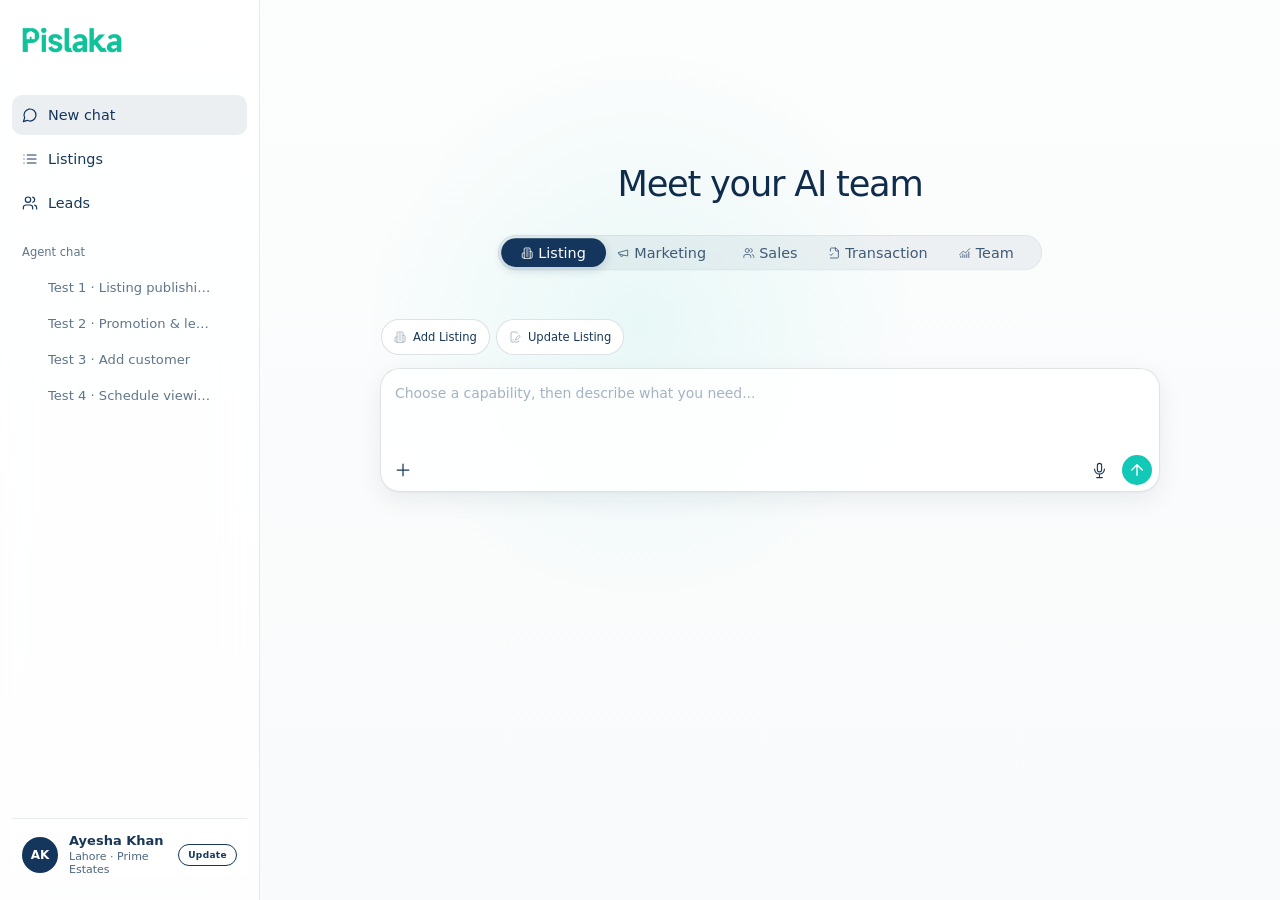
==== index.html @ 07ba2d20 "Add Pislaka Agent V2 demo" ====
<!doctype html>
<html lang="en">
  <head>
    <meta charset="UTF-8" />
    <meta name="viewport" content="width=device-width, initial-scale=1.0" />
    <link rel="icon" href="data:image/svg+xml,<svg xmlns=%22http://www.w3.org/2000/svg%22 viewBox=%220 0 64 64%22><rect width=%2264%22 height=%2264%22 rx=%2216%22 fill=%22%2312C8B6%22/><text x=%2232%22 y=%2243%22 text-anchor=%22middle%22 font-family=%22Arial%22 font-size=%2236%22 font-weight=%22700%22 fill=%22white%22>P</text></svg>" />
    <title>Pislaka Agent Theme Preview</title>
    <style>
      :root {
        color-scheme: light;
        --header-background: rgba(255, 255, 255, 0.92);
        --header-foreground: #183858;
        --header-hover-background: #e8fbf8;
        --sidebar-background: rgba(255, 255, 255, 0.78);
        --layout-background: radial-gradient(circle at 50% 36%, rgba(18, 200, 182, 0.08), transparent 32%),
          linear-gradient(180deg, #fcfdfd 0%, #f8fafb 100%);
        --content-background: rgba(255, 255, 255, 0.96);
        --navigation-text: #29486a;
        --navigation-text-hover: #14365d;
        --navigation-selected-background: rgba(20, 54, 93, 0.08);
        --border-color: rgba(15, 23, 42, 0.09);
        --action-primary: #12c8b6;
        --action-hover: #0fb4a4;
        --action-text: #14365d;
        --action-soft-background: #e8fbf8;
        --action-focus-ring: rgba(20, 54, 93, 0.28);
        --brand: #12c8b6;
        --pislaka-blue: #14365d;
        --headline: #102c4c;
        --ink: #183858;
        --muted: #4d6680;
        --subtle: #60758a;
        --soft-ink: #14365d;
        --user-bubble: #e2f6f3;
        --user-bubble-ink: #183858;
        --shadow: 0 18px 50px rgba(15, 23, 42, 0.06);
      }

      html[data-mode="dark"] {
        color-scheme: dark;
        --header-background: #10211f;
        --header-foreground: #e8f7f4;
        --header-hover-background: rgba(83, 216, 197, 0.12);
        --sidebar-background: #0e1d1b;
        --layout-background: radial-gradient(circle at 50% 30%, rgba(18, 200, 182, 0.12), transparent 34%),
          linear-gradient(180deg, #10211f 0%, #0b1716 100%);
        --content-background: #10211f;
        --navigation-text: #b8cbc7;
        --navigation-text-hover: #f3fffc;
        --navigation-selected-background: rgba(101, 224, 207, 0.16);
        --border-color: rgba(202, 232, 225, 0.14);
        --action-primary: #12c8b6;
        --action-hover: #3ad2c2;
        --action-text: #72ddce;
        --action-soft-background: rgba(83, 205, 188, 0.14);
        --action-focus-ring: rgba(83, 205, 188, 0.32);
        --brand: #12c8b6;
        --headline: #e8f7f4;
        --ink: #e8f7f4;
        --muted: #b8cbc7;
        --subtle: #809894;
        --shadow: 0 18px 50px rgba(0, 0, 0, 0.22);
      }

      * {
        box-sizing: border-box;
      }

      html,
      body {
        height: 100%;
        margin: 0;
      }

      body {
        overflow: hidden;
        color: var(--ink);
        background: var(--layout-background);
        font-family: Inter, ui-sans-serif, system-ui, -apple-system, BlinkMacSystemFont, "Segoe UI", sans-serif;
        font-weight: 300;
      }

      button,
      textarea {
        font: inherit;
      }

      button {
        cursor: pointer;
      }

      button:focus-visible,
      textarea:focus-visible {
        outline: 3px solid var(--action-focus-ring);
        outline-offset: 2px;
      }

      .app-shell {
        display: grid;
        grid-template-columns: 260px minmax(0, 1fr);
        height: 100vh;
      }

      .sidebar {
        position: relative;
        z-index: 3;
        display: flex;
        min-width: 0;
        flex-direction: column;
        gap: 22px;
        padding: 24px 12px;
        overflow: hidden;
        background: var(--sidebar-background);
        border-right: 1px solid var(--border-color);
        backdrop-filter: blur(18px);
      }

      .sidebar-scroll {
        display: flex;
        min-height: 0;
        flex: 1;
        flex-direction: column;
        gap: 22px;
        overflow-x: hidden;
        overflow-y: auto;
        padding-bottom: 18px;
        overscroll-behavior: contain;
        scrollbar-color: rgba(92, 112, 108, 0.34) transparent;
        scrollbar-width: thin;
      }

      .brand {
        display: flex;
        align-items: center;
        justify-content: space-between;
        min-height: 42px;
        padding: 0 10px 12px;
      }

      .brand img {
        width: 100px;
        height: auto;
      }

      .sidebar-close,
      .mobile-menu-button,
      .mobile-sidebar-scrim {
        display: none;
      }

      .nav-group {
        display: grid;
        gap: 4px;
        margin: 0;
      }

      .nav-group-title {
        margin: 0;
        padding: 0 10px 6px;
        color: var(--subtle);
        font-size: 0.72rem;
        font-weight: 300;
        letter-spacing: 0;
      }

      .nav-item {
        display: flex;
        width: 100%;
        min-height: 40px;
        align-items: center;
        gap: 10px;
        padding: 0 10px;
        color: var(--ink);
        background: transparent;
        border: 0;
        border-radius: 10px;
        font-size: 0.9rem;
        font-weight: 300;
        text-align: left;
        transition: 160ms ease;
      }

      .nav-item svg {
        width: 16px;
        height: 16px;
        stroke-width: 1.8;
      }

      .nav-item:hover {
        color: var(--navigation-text-hover);
        background: rgba(20, 54, 93, 0.045);
      }

      .nav-item.active {
        color: var(--pislaka-blue);
        background: var(--navigation-selected-background);
        font-weight: 300;
      }

      .nav-item.active svg {
        color: var(--pislaka-blue);
      }

      .conversation-list {
        display: grid;
        gap: 2px;
        margin: 2px 0 0;
        padding: 0 0 0 26px;
      }

      .conversation-items {
        display: grid;
        gap: 2px;
      }

      .conversation-row {
        position: relative;
        min-width: 0;
      }

      .conversation-title {
        display: block;
        width: 100%;
        min-height: 34px;
        overflow: hidden;
        padding: 0 34px 0 10px;
        color: var(--subtle);
        background: transparent;
        border: 0;
        border-radius: 8px;
        font-size: 0.82rem;
        font-weight: 300;
        line-height: 34px;
        text-align: left;
        text-overflow: ellipsis;
        white-space: nowrap;
        transition: 160ms ease;
      }

      .conversation-row:hover .conversation-title,
      .conversation-row:focus-within .conversation-title {
        color: var(--navigation-text-hover);
        background: rgba(20, 54, 93, 0.045);
      }

      .conversation-title.active {
        color: var(--pislaka-blue);
        background: var(--navigation-selected-background);
        font-weight: 500;
      }

      .conversation-delete {
        position: absolute;
        top: 4px;
        right: 4px;
        display: grid;
        width: 26px;
        height: 26px;
        padding: 0;
        place-items: center;
        color: #48605c;
        background: transparent;
        border: 0;
        border-radius: 7px;
        opacity: 0;
        pointer-events: none;
        visibility: hidden;
        transition: 140ms ease;
      }

      .conversation-delete i {
        width: 15px;
        height: 15px;
        stroke-width: 1.8;
      }

      .conversation-title.active + .conversation-delete {
        opacity: 1;
        pointer-events: auto;
        visibility: visible;
      }

      .conversation-delete:hover {
        color: #b64a4a;
        background: rgba(182, 74, 74, 0.08);
      }

      .conversation-delete svg {
        width: 16px;
        height: 16px;
        fill: none;
        stroke: currentColor;
        stroke-linecap: round;
        stroke-linejoin: round;
        stroke-width: 2.1;
      }

      .sidebar-spacer {
        flex: 1;
      }

      .broker {
        display: flex;
        flex: 0 0 auto;
        align-items: center;
        gap: 11px;
        padding: 14px 10px 0;
        background: var(--sidebar-background);
        border-top: 1px solid var(--border-color);
      }

      .avatar {
        display: grid;
        width: 36px;
        height: 36px;
        flex: 0 0 auto;
        place-items: center;
        color: white;
        background: var(--pislaka-blue);
        border-radius: 50%;
        font-size: 12px;
        font-weight: 700;
      }

      .broker strong,
      .broker small {
        display: block;
      }

      .broker strong {
        font-size: 13px;
      }

      .broker small {
        margin-top: 2px;
        color: var(--muted);
        font-size: 11px;
      }

      .main {
        position: relative;
        display: flex;
        min-width: 0;
        flex-direction: column;
        overflow: hidden;
      }

      .mobile-header {
        display: none;
      }

      .topbar {
        position: relative;
        z-index: 2;
        display: flex;
        height: 64px;
        flex: 0 0 auto;
        align-items: center;
        justify-content: space-between;
        padding: 0 28px;
        background: var(--header-background);
        border-bottom: 1px solid var(--border-color);
        backdrop-filter: blur(18px);
      }

      .mobile-brand {
        display: none;
      }

      .context-label {
        color: var(--muted);
        font-size: 12px;
      }

      .topbar-actions {
        display: flex;
        align-items: center;
        gap: 9px;
      }

      .prototype-badge {
        padding: 6px 10px;
        color: var(--action-primary);
        background: var(--action-soft-background);
        border: 1px solid var(--border-color);
        border-radius: 999px;
        font-size: 11px;
        font-weight: 650;
      }

      .icon-button {
        display: grid;
        width: 36px;
        height: 36px;
        place-items: center;
        color: var(--header-foreground);
        background: transparent;
        border: 1px solid var(--border-color);
        border-radius: 10px;
      }

      .icon-button:hover {
        background: var(--header-hover-background);
      }

      .content {
        position: relative;
        flex: 1;
        min-height: 0;
        overflow: auto;
      }

      .home-view,
      .flow-view {
        min-height: 100%;
      }

      .home-view {
        position: relative;
        display: flex;
        height: 100%;
        flex-direction: column;
        align-items: center;
        justify-content: flex-start;
        padding: 40px 28px 24px;
      }

      .hero {
        display: flex;
        width: 100%;
        min-height: 0;
        flex: 1;
        flex-direction: column;
        align-items: center;
        padding-top: calc(clamp(48px, 8vh, 84px) + 100px);
        text-align: center;
      }

      .eyebrow {
        margin: 0 0 8px;
        color: var(--muted);
        font-size: 13px;
      }

      h1 {
        margin: 0;
        color: var(--headline);
        font-size: clamp(2.1rem, 2.5vw, 2.25rem);
        font-weight: 300;
        letter-spacing: 0;
        line-height: 1.08;
      }

      .hero-copy {
        max-width: 620px;
        margin: 14px auto 0;
        color: var(--muted);
        font-size: 1rem;
        font-weight: 300;
        line-height: 1.6;
      }

      .home-composer {
        display: grid;
        width: min(720px, 100%);
        gap: 12px;
        margin: auto auto 0;
        padding-top: 28px;
      }

      .home-composer-row {
        display: grid;
        grid-template-columns: auto minmax(0, 1fr) auto auto;
        grid-template-areas:
          "input input input input"
          "attach spacer voice send";
        row-gap: 4px;
        column-gap: 8px;
        align-items: end;
        min-height: 98px;
        padding: 10px 6px 8px;
        background: rgba(255, 255, 255, 0.86);
        border: 1px solid rgba(35, 61, 57, 0.14);
        border-radius: 22px;
        box-shadow:
          inset 0 1px 0 rgba(255, 255, 255, 0.96),
          0 1px 2px rgba(15, 23, 42, 0.035),
          0 8px 24px rgba(15, 23, 42, 0.07);
        -webkit-backdrop-filter: blur(20px) saturate(120%);
        backdrop-filter: blur(20px) saturate(120%);
      }

      .home-composer-row:focus-within {
        border-color: rgba(18, 200, 182, 0.3);
        box-shadow:
          inset 0 1px 0 rgba(255, 255, 255, 0.96),
          0 0 0 1px rgba(18, 200, 182, 0.08),
          0 8px 24px rgba(15, 23, 42, 0.075);
      }

      .home-composer textarea {
        grid-area: input;
        width: 100%;
        min-width: 0;
        max-height: 144px;
        min-height: 48px;
        padding: 5px 7px 10px;
        overflow-y: auto;
        color: var(--ink);
        background: transparent;
        border: 0;
        outline: 0;
        font-family: inherit;
        font-size: 14px;
        font-weight: 400;
        letter-spacing: -0.005em;
        line-height: 1.45;
        resize: none;
        text-align: left;
      }

      .home-composer textarea::placeholder {
        color: rgba(20, 54, 93, 0.38);
        font-weight: 400;
        opacity: 1;
      }

      .home-composer-control {
        display: inline-flex;
        align-items: center;
        justify-content: center;
        width: 28px;
        height: 28px;
        padding: 0;
        color: var(--muted);
        background: transparent;
        border: 0;
        border-radius: 999px;
      }

      .home-composer-control svg,
      .home-action svg {
        fill: none;
        stroke: currentColor;
        stroke-linecap: round;
        stroke-linejoin: round;
        stroke-width: 1.65;
      }

      .home-attach {
        grid-area: attach;
        color: var(--ink);
      }

      .home-attach svg {
        width: 18px;
        height: 18px;
        stroke-width: 1.5;
      }

      .home-voice {
        grid-area: voice;
        color: var(--ink);
      }

      .home-voice svg {
        width: 15px;
        height: 15px;
        stroke-width: 1.6;
      }

      .home-send {
        grid-area: send;
        color: #ffffff;
        background: var(--brand);
      }

      .home-send svg {
        width: 16px;
        height: 16px;
        stroke-width: 1.8;
      }

      .home-composer-control:not(.home-send):hover {
        background: rgba(41, 66, 63, 0.06);
      }

      .home-send:hover {
        background: #0fb4a4;
      }

      .home-actions {
        display: grid;
        width: min(720px, 100%);
        margin: 30px auto 0;
        grid-template-columns: repeat(4, minmax(0, 1fr));
        gap: 12px;
        text-align: left;
      }

      .home-action {
        display: flex;
        min-width: 0;
        min-height: 132px;
        flex-direction: column;
        align-items: flex-start;
        padding: 17px 18px;
        color: var(--soft-ink);
        background: rgba(255, 255, 255, 0.72);
        border: 1px solid rgba(41, 66, 63, 0.12);
        border-radius: 16px;
        font-size: 14px;
        font-weight: 400;
        text-align: left;
        transition: 160ms ease;
      }

      .home-action svg {
        width: 22px;
        height: 22px;
        flex: 0 0 auto;
        margin-bottom: 20px;
        color: #0fb4a4;
      }

      .home-action:hover {
        color: var(--soft-ink);
        background: rgba(255, 255, 255, 0.94);
        border-color: rgba(18, 200, 182, 0.52);
        box-shadow: 0 10px 28px rgba(31, 63, 58, 0.08);
        transform: translateY(-1px);
      }

      .home-action-title {
        display: block;
        color: var(--soft-ink);
        font-size: 0.94rem;
        font-weight: 600;
        line-height: 1.3;
      }

      .home-action-copy {
        display: block;
        margin-top: 7px;
        color: var(--subtle);
        font-size: 0.76rem;
        font-weight: 300;
        line-height: 1.4;
      }

      .quick-grid {
        display: grid;
        margin-top: 34px;
        grid-template-columns: repeat(4, minmax(0, 1fr));
        gap: 12px;
        text-align: left;
      }

      .quick-card {
        min-height: 166px;
        padding: 18px;
        color: var(--ink);
        background: var(--content-background);
        border: 1px solid var(--border-color);
        border-radius: 16px;
        box-shadow: 0 10px 30px rgba(15, 23, 42, 0.035);
        text-align: left;
        transition: transform 160ms ease, border-color 160ms ease, box-shadow 160ms ease;
      }

      .quick-card:hover {
        transform: translateY(-3px);
        border-color: rgba(15, 118, 110, 0.26);
        box-shadow: var(--shadow);
      }

      .quick-icon {
        display: grid;
        width: 34px;
        height: 34px;
        margin-bottom: 26px;
        place-items: center;
        border-radius: 10px;
        font-size: 17px;
      }

      .quick-card:nth-child(1) .quick-icon {
        color: #0f766e;
        background: #edf9f6;
      }

      .quick-card:nth-child(2) .quick-icon {
        color: #5269a9;
        background: #f0f3fb;
      }

      .quick-card:nth-child(3) .quick-icon {
        color: #8d6d27;
        background: #fbf7ed;
      }

      .quick-card:nth-child(4) .quick-icon {
        color: #8a5a8f;
        background: #faf1fb;
      }

      .quick-card strong {
        display: block;
        margin-bottom: 7px;
        font-size: 14px;
      }

      .quick-card p {
        margin: 0;
        color: var(--muted);
        font-size: 12px;
        line-height: 1.45;
      }

      .composer-wrap {
        position: fixed;
        right: 0;
        bottom: 15px;
        left: 260px;
        z-index: 2;
        display: flex;
        justify-content: center;
        padding: 0 28px;
        background: linear-gradient(180deg, transparent, color-mix(in srgb, var(--content-background) 88%, transparent) 34%);
      }

      .composer-block {
        width: min(100%, 780px);
      }

      .composer {
        display: flex;
        align-items: flex-end;
        gap: 10px;
        min-height: 64px;
        padding: 10px 11px 10px 16px;
        background: var(--content-background);
        border: 1px solid var(--border-color);
        border-radius: 18px;
        box-shadow: 0 18px 52px rgba(15, 23, 42, 0.09);
      }

      .attach {
        width: 32px;
        height: 40px;
        color: var(--muted);
        background: transparent;
        border: 0;
        font-size: 22px;
      }

      .composer textarea {
        min-height: 40px;
        flex: 1;
        resize: none;
        padding: 10px 0 6px;
        color: var(--ink);
        background: transparent;
        border: 0;
        outline: none;
        font-weight: 300;
      }

      .composer textarea::placeholder {
        color: var(--subtle);
      }

      .send {
        display: grid;
        width: 42px;
        height: 42px;
        flex: 0 0 auto;
        place-items: center;
        color: white;
        background: var(--brand);
        border: 0;
        border-radius: 12px;
        font-size: 17px;
      }

      .send:hover {
        background: #0fb4a4;
      }

      [hidden] {
        display: none !important;
      }

      .flow-view {
        display: none;
        padding: 36px max(28px, calc((100% - 820px) / 2)) 150px;
      }

      .flow-view.visible {
        display: block;
      }

      .home-view.hidden {
        display: none;
      }

      .flow-heading {
        display: flex;
        align-items: flex-end;
        justify-content: space-between;
        gap: 20px;
        margin-bottom: 24px;
      }

      .flow-heading h2 {
        margin: 0 0 6px;
        font-size: 28px;
        font-weight: 600;
        letter-spacing: -0.03em;
      }

      .flow-heading p {
        margin: 0;
        color: var(--muted);
        font-size: 13px;
      }

      .secondary-button,
      .primary-button {
        min-height: 40px;
        padding: 0 15px;
        border-radius: 8px;
        font-size: 13px;
        font-weight: 650;
      }

      .secondary-button {
        color: var(--ink);
        background: var(--content-background);
        border: 1px solid var(--border-color);
      }

      .primary-button {
        color: white;
        background: var(--brand);
        border: 1px solid var(--brand);
      }

      .message {
        display: flex;
        justify-content: flex-end;
        margin-bottom: 20px;
      }

      .message-bubble {
        max-width: 520px;
        padding: 13px 16px;
        color: var(--ink);
        background: var(--action-soft-background);
        border-radius: 16px 16px 5px 16px;
        font-size: 14px;
        line-height: 1.45;
      }

      .listing-card {
        overflow: hidden;
        background: var(--content-background);
        border: 1px solid var(--border-color);
        border-radius: 16px;
        box-shadow: var(--shadow);
      }

      .card-topline {
        display: flex;
        align-items: center;
        justify-content: space-between;
        gap: 16px;
        padding: 15px 18px 11px;
        background: color-mix(in srgb, var(--content-background) 82%, var(--action-soft-background));
        border-bottom: 1px solid var(--border-color);
      }

      .card-domain {
        display: flex;
        align-items: center;
        gap: 9px;
        color: var(--muted);
        font-size: 12px;
        font-weight: 650;
      }

      .status {
        padding: 5px 9px;
        color: var(--action-primary);
        background: var(--action-soft-background);
        border-radius: 999px;
        font-size: 10px;
        font-weight: 700;
        letter-spacing: 0.02em;
        text-transform: uppercase;
      }

      .card-title {
        padding: 15px 18px 13px;
        border-bottom: 1px solid var(--border-color);
      }

      .card-title h3 {
        margin: 0 0 5px;
        font-size: 17px;
      }

      .card-title p {
        margin: 0;
        color: var(--muted);
        font-size: 12px;
      }

      .property-summary {
        margin: 15px 18px 5px;
        padding: 14px;
        background: color-mix(in srgb, var(--content-background) 80%, var(--action-soft-background));
        border: 1px solid var(--border-color);
        border-radius: 12px;
      }

      .property-summary strong,
      .property-summary span {
        display: block;
      }

      .property-summary strong {
        margin-bottom: 5px;
        font-size: 15px;
      }

      .property-summary span {
        color: var(--muted);
        font-size: 12px;
      }

      .details {
        display: grid;
        padding: 8px 18px 16px;
        grid-template-columns: repeat(2, minmax(0, 1fr));
        column-gap: 26px;
      }

      .detail {
        display: flex;
        justify-content: space-between;
        gap: 16px;
        padding: 10px 0;
        border-bottom: 1px solid var(--border-color);
        font-size: 12px;
      }

      .detail span {
        color: var(--subtle);
      }

      .detail strong {
        text-align: right;
      }

      .confirmation {
        display: flex;
        align-items: center;
        justify-content: space-between;
        gap: 20px;
        padding: 14px 18px;
        background: color-mix(in srgb, var(--content-background) 88%, var(--action-soft-background));
        border-top: 1px solid var(--border-color);
      }

      .confirmation p {
        margin: 0;
        color: var(--muted);
        font-size: 11px;
        line-height: 1.45;
      }

      .confirmation-actions {
        display: flex;
        flex: 0 0 auto;
        gap: 8px;
      }

      .flow-view.text-chat-view {
        position: relative;
        height: 100%;
        min-height: 100%;
        padding: 0;
        overflow: hidden;
      }

      .text-chat-scroll {
        display: flex;
        height: 100%;
        flex-direction: column;
        gap: 38px;
        padding: clamp(48px, 7vh, 76px) max(28px, calc((100% - 780px) / 2)) 168px;
        overflow: auto;
        scrollbar-color: rgba(100, 112, 132, 0.22) transparent;
        scrollbar-width: thin;
      }

      .text-chat-scroll::before {
        content: "";
        flex: 0 0 18px;
      }

      .text-message {
        max-width: min(720px, 88%);
        padding: 0;
        color: var(--ink);
        font-size: 16px;
        font-weight: 400;
        letter-spacing: -0.006em;
        line-height: 1.58;
        overflow-wrap: anywhere;
      }

      .text-message.user {
        max-width: min(520px, 70%);
        align-self: flex-end;
        padding: 10px 14px;
        color: var(--user-bubble-ink);
        background: var(--user-bubble);
        border-radius: 18px;
        font-size: 16px;
        font-weight: 400;
        letter-spacing: -0.006em;
        line-height: 1.45;
      }

      .text-message p,
      .text-message h3,
      .text-message ul,
      .text-message blockquote {
        margin-top: 0;
      }

      .text-message p {
        margin-bottom: 14px;
      }

      .text-message p:last-child {
        margin-bottom: 0;
      }

      .assistant-identity {
        display: flex;
        align-items: center;
        gap: 8px;
        margin-bottom: 14px;
        color: var(--headline);
        font-size: 12.5px;
        font-weight: 500;
      }

      .assistant-mark {
        display: grid;
        width: 24px;
        height: 24px;
        place-items: center;
        color: #ffffff;
        background: var(--brand);
        border-radius: 50%;
        font-size: 12px;
        font-weight: 600;
      }

      .text-message h3 {
        margin: 4px 0 10px;
        font-size: 16px;
        font-weight: 600;
        line-height: 1.4;
      }

      .text-message ul {
        margin-bottom: 18px;
        padding-left: 22px;
      }

      .text-message li {
        margin: 7px 0;
        padding-left: 2px;
      }

      .chat-state-line {
        display: inline-flex;
        align-items: center;
        gap: 7px;
        margin-bottom: 14px;
        color: var(--muted);
        font-size: 11.5px;
        font-weight: 500;
      }

      .chat-state-line::before {
        content: "";
        width: 6px;
        height: 6px;
        background: var(--brand);
        border-radius: 50%;
      }

      .text-message blockquote {
        margin: 18px 0 0;
        padding: 3px 0 3px 16px;
        color: var(--muted);
        background: transparent;
        border-left: 3px solid color-mix(in srgb, var(--brand) 42%, transparent);
        border-radius: 0;
      }

      .structured-confirmation {
        width: min(100%, 580px);
        margin-top: 22px;
        overflow: hidden;
        background: var(--content-background);
        border: 1px solid var(--border-color);
        border-radius: 12px;
        box-shadow: 0 1px 2px rgba(32, 54, 50, 0.025);
      }

      .structured-confirmation[hidden] {
        display: none;
      }

      .confirmation-summary-head {
        display: flex;
        align-items: flex-start;
        justify-content: space-between;
        gap: 22px;
        padding: 18px 20px 15px;
      }

      .confirmation-summary-head > div {
        min-width: 0;
      }

      .confirmation-summary-head h3 {
        margin: 0;
        color: var(--headline);
        font-size: 15px;
        font-weight: 600;
        letter-spacing: -0.01em;
        line-height: 1.4;
      }

      .confirmation-summary-head p {
        margin: 4px 0 0;
        color: var(--muted);
        font-size: 12px;
        line-height: 1.45;
      }

      .confirmation-state {
        display: inline-flex;
        flex: 0 0 auto;
        align-items: center;
        gap: 6px;
        padding-top: 2px;
        color: var(--muted);
        font-size: 11px;
        font-weight: 500;
        white-space: nowrap;
      }

      .confirmation-state::before {
        content: "";
        width: 6px;
        height: 6px;
        background: #e6a23c;
        border-radius: 50%;
      }

      .confirmation-field-list {
        margin: 0;
        padding: 0 20px;
        border-top: 1px solid var(--border-color);
      }

      .confirmation-candidates {
        display: grid;
        gap: 8px;
        padding: 14px 20px 17px;
        border-top: 1px solid var(--border-color);
      }

      .confirmation-candidates[hidden] {
        display: none;
      }

      .confirmation-candidate {
        display: grid;
        min-height: 54px;
        align-items: center;
        gap: 11px;
        padding: 9px 11px;
        color: var(--ink);
        background: transparent;
        border: 1px solid var(--border-color);
        border-radius: 9px;
        cursor: pointer;
        grid-template-columns: auto minmax(0, 1fr);
        transition: 140ms ease;
      }

      .confirmation-candidate:hover {
        border-color: color-mix(in srgb, var(--brand) 32%, var(--border-color));
      }

      .confirmation-candidate:has(input:checked) {
        background: color-mix(in srgb, var(--content-background) 94%, var(--action-soft-background));
        border-color: color-mix(in srgb, var(--brand) 24%, var(--border-color));
        box-shadow: none;
      }

      .confirmation-candidate input {
        width: 14px;
        height: 14px;
        margin: 0;
        appearance: none;
        background: var(--content-background);
        border: 1px solid color-mix(in srgb, var(--muted) 48%, transparent);
        border-radius: 50%;
        box-shadow: none;
        cursor: pointer;
      }

      .confirmation-candidate input:checked {
        background: radial-gradient(circle, var(--brand) 0 3px, transparent 3.5px);
        border-color: var(--brand);
      }

      .confirmation-candidate input:focus,
      .confirmation-candidate input:focus-visible {
        outline: none;
        box-shadow: none;
      }

      .confirmation-candidate strong,
      .confirmation-candidate span {
        display: block;
      }

      .confirmation-candidate strong {
        font-size: 12px;
        font-weight: 500;
      }

      .confirmation-candidate span {
        margin-top: 2px;
        color: var(--muted);
        font-size: 10.5px;
        line-height: 1.4;
      }

      .confirmation-field {
        display: grid;
        min-height: 44px;
        align-items: center;
        gap: 18px;
        grid-template-columns: minmax(104px, 0.72fr) minmax(0, 1.55fr);
        border-bottom: 1px solid var(--border-color);
      }

      .confirmation-field:last-child {
        border-bottom: 0;
      }

      .confirmation-field dt,
      .confirmation-field dd {
        margin: 0;
      }

      .confirmation-field dt {
        color: var(--subtle);
        font-size: 12px;
        font-weight: 400;
      }

      .confirmation-field dd {
        color: var(--ink);
        font-size: 13px;
        font-weight: 500;
        line-height: 1.4;
        text-align: right;
        overflow-wrap: anywhere;
      }

      .confirmation-media {
        padding: 14px 20px 16px;
        border-top: 1px solid var(--border-color);
      }

      .confirmation-media[hidden] {
        display: none;
      }

      .confirmation-media-head {
        display: flex;
        align-items: center;
        justify-content: space-between;
        gap: 16px;
        margin-bottom: 10px;
      }

      .confirmation-media-head strong {
        color: var(--ink);
        font-size: 12px;
        font-weight: 500;
      }

      .confirmation-media-head span {
        color: var(--subtle);
        font-size: 10.5px;
        font-weight: 400;
      }

      .confirmation-media-grid {
        display: grid;
        gap: 8px;
        grid-template-columns: repeat(4, minmax(0, 1fr));
      }

      .confirmation-media-thumb,
      .confirmation-media-add {
        position: relative;
        min-height: 78px;
        overflow: hidden;
        background: color-mix(in srgb, var(--content-background) 92%, var(--action-soft-background));
        border: 1px solid var(--border-color);
        border-radius: 9px;
      }

      .confirmation-media-thumb img {
        display: block;
        width: 100%;
        height: 78px;
        object-fit: cover;
      }

      .confirmation-media-remove {
        position: absolute;
        top: 5px;
        right: 5px;
        display: grid;
        width: 22px;
        height: 22px;
        padding: 0;
        place-items: center;
        color: #ffffff;
        background: rgba(23, 37, 34, 0.72);
        border: 0;
        border-radius: 50%;
        backdrop-filter: blur(5px);
      }

      .confirmation-media-remove:hover {
        background: rgba(23, 37, 34, 0.9);
      }

      .confirmation-media-remove svg {
        width: 11px;
        height: 11px;
        fill: none;
        stroke: currentColor;
        stroke-linecap: round;
        stroke-width: 2;
      }

      .confirmation-media-add {
        display: flex;
        min-width: 0;
        align-items: center;
        justify-content: center;
        gap: 6px;
        flex-direction: column;
        padding: 8px;
        color: var(--muted);
        border-style: dashed;
        cursor: pointer;
        transition: 150ms ease;
      }

      .confirmation-media-add:hover {
        color: var(--action-text);
        background: var(--action-soft-background);
        border-color: color-mix(in srgb, var(--brand) 42%, var(--border-color));
      }

      .confirmation-media-add svg {
        width: 18px;
        height: 18px;
        fill: none;
        stroke: currentColor;
        stroke-linecap: round;
        stroke-linejoin: round;
        stroke-width: 1.7;
      }

      .confirmation-media-add span {
        font-size: 10.5px;
        font-weight: 500;
      }

      .confirmation-media-add[hidden],
      .confirmation-media-input {
        display: none;
      }

      .confirmation-media-status {
        min-height: 15px;
        margin: 8px 0 0;
        color: var(--subtle);
        font-size: 10px;
        line-height: 1.45;
      }

      .confirmation-media-status.error {
        color: #b5473c;
      }

      .confirmation-controls {
        display: flex;
        align-items: center;
        justify-content: flex-end;
        gap: 8px;
        padding: 13px 20px;
        background: color-mix(in srgb, var(--content-background) 88%, var(--action-soft-background));
        border-top: 1px solid var(--border-color);
      }

      .confirmation-error {
        margin: 12px 20px 0;
        padding: 10px 12px;
        color: #8f312a;
        background: rgba(181, 71, 60, 0.055);
        border: 1px solid rgba(181, 71, 60, 0.13);
        border-radius: 8px;
      }

      .confirmation-error[hidden] {
        display: none;
      }

      .confirmation-error strong,
      .confirmation-error span {
        display: block;
      }

      .confirmation-error strong {
        font-size: 11.5px;
        font-weight: 600;
      }

      .confirmation-error span {
        margin-top: 2px;
        font-size: 10.5px;
        line-height: 1.45;
      }

      .confirmation-button {
        min-height: 34px;
        padding: 0 13px;
        color: var(--ink);
        background: transparent;
        border: 1px solid transparent;
        border-radius: 8px;
        font-size: 12px;
        font-weight: 500;
        transition: 150ms ease;
      }

      .confirmation-button:hover {
        background: var(--content-background);
        border-color: var(--border-color);
      }

      .confirmation-button.primary {
        min-width: 98px;
        color: #ffffff;
        background: var(--brand);
        border-color: var(--brand);
      }

      .confirmation-button.primary:hover {
        background: var(--action-hover);
        border-color: var(--action-hover);
      }

      .confirmation-button.primary:disabled {
        cursor: wait;
        opacity: 0.7;
      }

      .confirmation-edit-form {
        display: grid;
        gap: 13px;
        padding: 17px 20px 20px;
        border-top: 1px solid var(--border-color);
        grid-template-columns: repeat(2, minmax(0, 1fr));
      }

      .confirmation-edit-form[hidden] {
        display: none;
      }

      .confirmation-edit-field {
        display: grid;
        gap: 6px;
      }

      .confirmation-edit-field label {
        color: var(--subtle);
        font-size: 11px;
        font-weight: 500;
      }

      .confirmation-edit-field input {
        width: 100%;
        height: 38px;
        padding: 0 11px;
        color: var(--ink);
        background: color-mix(in srgb, var(--content-background) 94%, transparent);
        border: 1px solid color-mix(in srgb, var(--border-color) 72%, var(--muted));
        border-radius: 8px;
        font: inherit;
        font-size: 12px;
        font-weight: 400;
      }

      .confirmation-edit-field input:focus {
        border-color: color-mix(in srgb, var(--brand) 72%, var(--border-color));
        outline: 3px solid var(--action-focus-ring);
        outline-offset: 0;
      }

      .confirmation-success {
        display: flex;
        align-items: center;
        gap: 12px;
        padding: 16px 20px;
      }

      .confirmation-success > div {
        display: grid;
        grid-template-columns: minmax(0, 1fr) auto;
        column-gap: 16px;
        width: 100%;
        min-width: 0;
      }

      .confirmation-success[hidden] {
        display: none;
      }

      .confirmation-success-mark {
        display: grid;
        width: 28px;
        height: 28px;
        flex: 0 0 auto;
        place-items: center;
        color: var(--brand);
        background: #ffffff;
        border: 1px solid color-mix(in srgb, var(--brand) 38%, transparent);
        border-radius: 50%;
        box-shadow: 0 2px 7px rgba(18, 200, 182, 0.08);
      }

      .confirmation-success-mark svg {
        display: block;
        width: 16px;
        height: 16px;
        fill: none;
        stroke: var(--brand);
        stroke-linecap: round;
        stroke-linejoin: round;
        stroke-width: 2.7;
      }

      .structured-confirmation.campaign-result .confirmation-success-mark {
        display: none;
      }

      .structured-confirmation.campaign-result .confirmation-success {
        align-items: flex-start;
        padding: 18px 20px 16px;
      }

      .structured-confirmation.campaign-result .confirmation-success > div {
        width: 100%;
        min-width: 0;
      }

      .confirmation-success > div > strong,
      .confirmation-success > div > span {
        display: block;
        grid-column: 1;
      }

      .confirmation-success > div > strong {
        color: var(--headline);
        font-size: 13px;
        font-weight: 600;
      }

      .confirmation-success > div > span {
        margin-top: 2px;
        color: var(--muted);
        font-size: 11px;
        line-height: 1.4;
      }

      .confirmation-result-list {
        display: grid;
        grid-column: 1 / -1;
        width: 100%;
        min-width: 330px;
        gap: 0;
        margin-top: 14px;
        border-top: 1px solid var(--border-color);
      }

      .confirmation-result-list[hidden] {
        display: none;
      }

      .confirmation-result-row {
        padding: 14px 0;
        border-bottom: 1px solid var(--border-color);
      }

      .confirmation-result-row:last-child {
        border-bottom: 0;
      }

      .confirmation-result-head {
        display: flex;
        align-items: center;
        gap: 12px;
      }

      .confirmation-result-head strong {
        font-size: 13px;
        font-weight: 600;
      }

      .confirmation-success .confirmation-result-channel {
        display: inline-flex;
        align-items: center;
        gap: 8px;
        margin: 0;
      }

      .channel-logo {
        display: grid;
        width: 24px;
        height: 24px;
        flex: 0 0 auto;
        place-items: center;
      }

      .channel-logo img {
        display: block;
        width: 100%;
        height: 100%;
        object-fit: contain;
      }

      .confirmation-result-copy {
        margin: 8px 0 0 32px;
        color: var(--muted);
        font-size: 12.5px;
        line-height: 1.55;
      }

      .confirmation-result-actions {
        display: flex;
        min-width: 0;
        align-items: center;
        gap: 8px;
        margin: 10px 0 0 32px;
      }

      .confirmation-result-link {
        min-width: 0;
        overflow: hidden;
        padding: 5px 8px;
        color: var(--action-text);
        font-size: 11.5px;
        font-weight: 500;
        text-decoration: none;
        text-overflow: ellipsis;
        white-space: nowrap;
        background: var(--action-soft-background);
        border-radius: 6px;
      }

      .confirmation-result-link:hover {
        color: var(--action-hover);
        background: color-mix(in srgb, var(--action-soft-background) 78%, var(--brand));
      }

      .confirmation-result-copy-button {
        flex: 0 0 auto;
        min-height: 28px;
        padding: 0 9px;
        color: var(--muted);
        background: var(--content-background);
        border: 1px solid var(--border-color);
        border-radius: 6px;
        font-size: 11px;
        font-weight: 500;
      }

      .confirmation-result-copy-button:hover {
        color: var(--action-text);
        border-color: color-mix(in srgb, var(--brand) 32%, var(--border-color));
      }

      .confirmation-result-status {
        font-size: 10px;
        font-weight: 500;
      }

      .confirmation-result-status.ready {
        color: var(--action-text);
      }

      .confirmation-result-status.failed {
        color: #b5473c;
      }

      .confirmation-result-retry {
        min-height: 25px;
        padding: 0 8px;
        color: #9d3b32;
        background: transparent;
        border: 1px solid rgba(181, 71, 60, 0.18);
        border-radius: 6px;
        font-size: 9.5px;
        font-weight: 500;
      }

      .capability-label { margin: 0 0 18px; color: var(--subtle); font-size: 11px; font-weight: 500; letter-spacing: .06em; text-transform: uppercase; }
      .source-bundle { display: grid; grid-template-columns: repeat(4, minmax(0, 1fr)); gap: 8px; width: min(100%, 580px); margin: 14px 0 2px; }
      .source-chip { display: grid; gap: 4px; min-height: 64px; padding: 10px 11px; color: var(--muted); background: var(--content-background); border: 1px solid var(--border-color); border-radius: 9px; font-size: 10px; }
      .source-chip strong { color: var(--ink); font-size: 11px; font-weight: 500; }
      .success-secondary { color: var(--action-text); background: transparent; border: 0; font-size: 10.5px; font-weight: 500; white-space: nowrap; }
      .success-secondary { display: inline-flex; grid-column: 2; grid-row: 1 / 3; min-height: 30px; align-items: center; align-self: center; margin: 0; padding: 0 10px; border: 1px solid var(--border-color); border-radius: 7px; }
      .notification-stack { position: fixed; z-index: 1200; top: 18px; right: 18px; display: grid; gap: 9px; width: min(350px, calc(100vw - 36px)); }
      .app-notification { display: grid; grid-template-columns: 30px minmax(0, 1fr) 22px; gap: 11px; align-items: center; padding: 13px 12px 13px 13px; background: rgba(255,255,255,.97); border: 1px solid var(--border-color); border-radius: 12px; box-shadow: 0 12px 30px rgba(25,55,49,.11); backdrop-filter: blur(14px); animation: notify-in .2s ease-out; }
      .app-notification .app-notification-icon { display: grid; width: 30px; height: 30px; margin: 0; place-items: center; color: var(--action-text); background: var(--action-soft-background); border: 1px solid color-mix(in srgb, var(--brand) 22%, var(--border-color)); border-radius: 50%; }
      .app-notification-icon svg { display: block; width: 16px; height: 16px; fill: none; stroke: currentColor; stroke-linecap: round; stroke-linejoin: round; stroke-width: 1.8; }
      .app-notification strong, .app-notification span { display: block; }
      .app-notification strong { color: var(--ink); font-size: 12.5px; font-weight: 600; line-height: 1.35; }
      .app-notification div > span { margin-top: 3px; color: var(--muted); font-size: 10.5px; line-height: 1.45; }
      .app-notification button { display: grid; width: 22px; height: 22px; padding: 0; place-items: center; color: var(--muted); background: transparent; border: 0; border-radius: 6px; font-size: 16px; line-height: 1; }
      .app-notification button:hover { color: var(--ink); background: var(--action-soft-background); }
      .nav-badge { display: none; min-width: 18px; height: 18px; margin-left: auto; place-items: center; color: #fff; background: var(--brand); border-radius: 999px; font-size: 9px; font-weight: 600; }
      .nav-badge.visible { display: grid; }
      @keyframes notify-in { from { opacity: 0; transform: translateY(-8px); } }

      @media (max-width: 700px) {
        .source-bundle { grid-template-columns: repeat(2, minmax(0, 1fr)); }
        .notification-stack { top: 72px; }
      }

      .text-message strong {
        font-weight: 600;
      }

      .text-message a,
      .text-message [data-pislaka-action] {
        color: var(--action-text);
        cursor: pointer;
        font-weight: 500;
        text-decoration-line: underline;
        text-decoration-color: color-mix(in srgb, var(--brand) 76%, transparent);
        text-decoration-thickness: 1px;
        text-underline-offset: 3px;
      }

      .text-message a:hover,
      .text-message [data-pislaka-action]:hover {
        color: var(--action-hover);
        text-decoration-thickness: 2px;
      }

      .text-message code {
        padding: 1px 4px;
        color: var(--soft-ink);
        background: #f5f8f8;
        border: 1px solid var(--border-color);
        border-radius: 4px;
        font-family: ui-monospace, SFMono-Regular, Menlo, Consolas, monospace;
        font-size: 0.86em;
        font-weight: 400;
        white-space: nowrap;
      }

      .thread-composer {
        width: 100%;
        margin: 0;
      }

      .thread-composer .home-composer-row {
        width: 100%;
        height: 124px;
        min-height: 124px;
        grid-template-rows: 75px 28px;
        padding: 9px 7px 8px;
        border-radius: 20px;
      }

      .thread-composer textarea {
        height: 75px;
        min-height: 75px;
        box-sizing: border-box;
      }

      .library-view {
        display: none;
        min-height: 100%;
        padding: 48px clamp(28px, 4vw, 56px) 64px;
      }

      .library-view.visible {
        display: block;
      }

      .library-shell {
        width: min(100%, 1120px);
        margin: 0 auto;
      }

      .library-header {
        display: flex;
        align-items: flex-end;
        justify-content: space-between;
        gap: 28px;
        margin-bottom: 30px;
      }

      .library-kicker {
        margin: 0 0 7px;
        color: var(--action-text);
        font-size: 11px;
        font-weight: 400;
      }

      .library-header h2 {
        margin: 0;
        color: var(--headline);
        font-size: 31px;
        font-weight: 300;
        letter-spacing: -0.02em;
      }

      .library-header-copy {
        max-width: 620px;
        margin: 9px 0 0;
        color: var(--muted);
        font-size: 13px;
        font-weight: 300;
        line-height: 1.55;
      }

      .library-primary-action {
        display: inline-flex;
        min-height: 40px;
        flex: 0 0 auto;
        align-items: center;
        gap: 8px;
        padding: 0 14px;
        color: white;
        background: var(--brand);
        border: 1px solid var(--brand);
        border-radius: 10px;
        font-size: 13px;
        font-weight: 400;
      }

      .library-primary-action:hover {
        background: var(--action-hover);
        border-color: var(--action-hover);
      }

      .library-primary-action svg,
      .library-search svg,
      .entity-action svg {
        width: 16px;
        height: 16px;
        fill: none;
        stroke: currentColor;
        stroke-linecap: round;
        stroke-linejoin: round;
        stroke-width: 1.8;
      }

      .library-toolbar {
        display: grid;
        grid-template-columns: minmax(220px, 1fr) auto auto;
        gap: 14px;
        align-items: center;
        margin-bottom: 16px;
      }

      .library-search {
        display: flex;
        min-height: 40px;
        align-items: center;
        gap: 9px;
        padding: 0 12px;
        color: var(--subtle);
        background: color-mix(in srgb, var(--content-background) 94%, transparent);
        border: 1px solid var(--border-color);
        border-radius: 10px;
      }

      .library-search:focus-within {
        border-color: color-mix(in srgb, var(--brand) 42%, var(--border-color));
        box-shadow: 0 0 0 3px var(--action-focus-ring);
      }

      .library-search input {
        width: 100%;
        min-width: 0;
        color: var(--ink);
        background: transparent;
        border: 0;
        outline: 0;
        font-family: inherit;
        font-size: 13px;
        font-weight: 300;
      }

      .library-search input::placeholder {
        color: var(--subtle);
      }

      .library-filters {
        display: flex;
        gap: 6px;
        align-items: center;
      }

      .library-filter {
        min-height: 34px;
        padding: 0 11px;
        color: var(--muted);
        background: transparent;
        border: 1px solid transparent;
        border-radius: 999px;
        font-size: 12px;
        font-weight: 300;
        white-space: nowrap;
      }

      .library-filter:hover {
        color: var(--action-text);
        background: var(--action-soft-background);
      }

      .library-filter.active {
        color: var(--action-text);
        background: var(--action-soft-background);
        border-color: color-mix(in srgb, var(--brand) 20%, var(--border-color));
      }

      .library-count {
        color: var(--muted);
        font-size: 12px;
        text-align: right;
        white-space: nowrap;
      }

      .entity-list {
        display: grid;
        gap: 10px;
      }

      .entity-row {
        min-width: 0;
        padding: 14px;
        background: color-mix(in srgb, var(--content-background) 95%, transparent);
        border: 1px solid var(--border-color);
        border-radius: 14px;
        cursor: pointer;
        transition: border-color 160ms ease, background 160ms ease, box-shadow 160ms ease;
      }

      .entity-row:hover,
      .entity-row:focus-visible {
        background: var(--content-background);
        border-color: color-mix(in srgb, var(--brand) 24%, var(--border-color));
        box-shadow: 0 8px 22px rgba(18, 51, 87, 0.06);
        outline: none;
      }

      .listing-entity-row {
        display: grid;
        grid-template-columns: 68px minmax(240px, 1.35fr) minmax(120px, 0.45fr) auto minmax(160px, 0.48fr);
        gap: 16px;
        align-items: center;
      }

      .entity-thumbnail {
        display: grid;
        width: 68px;
        height: 68px;
        place-items: center;
        overflow: hidden;
        color: var(--action-text);
        background:
          linear-gradient(140deg, rgba(18, 200, 182, 0.16), rgba(255, 255, 255, 0.82)),
          var(--action-soft-background);
        border: 1px solid color-mix(in srgb, var(--brand) 18%, var(--border-color));
        border-radius: 12px;
      }

      .entity-thumbnail svg {
        width: 25px;
        height: 25px;
        fill: none;
        stroke: currentColor;
        stroke-linecap: round;
        stroke-linejoin: round;
        stroke-width: 1.5;
      }

      .entity-copy {
        min-width: 0;
      }

      .entity-titleline {
        display: flex;
        min-width: 0;
        flex-wrap: wrap;
        align-items: center;
        gap: 8px;
      }

      .entity-titleline h3 {
        min-width: 0;
        margin: 0;
        color: var(--headline);
        font-size: 15px;
        font-weight: 400;
        overflow: hidden;
        text-overflow: ellipsis;
        white-space: nowrap;
      }

      .entity-location,
      .lead-interest {
        margin: 5px 0 0;
        color: var(--muted);
        font-size: 12px;
        font-weight: 300;
        line-height: 1.4;
      }

      .entity-meta {
        display: flex;
        flex-wrap: wrap;
        gap: 6px 10px;
        margin-top: 8px;
        color: var(--subtle);
        font-size: 11px;
      }

      .entity-meta span {
        display: inline-flex;
        align-items: center;
        gap: 5px;
      }

      .entity-meta span + span {
        padding-left: 10px;
        border-left: 1px solid color-mix(in srgb, var(--subtle) 30%, transparent);
      }

      .entity-price span,
      .entity-followup span {
        display: block;
        color: var(--subtle);
        font-size: 10px;
        font-weight: 400;
      }

      .entity-price strong,
      .entity-followup strong {
        display: block;
        margin-top: 4px;
        color: var(--ink);
        font-size: 13px;
        font-weight: 400;
      }

      .entity-status {
        display: inline-flex;
        min-height: 25px;
        align-items: center;
        justify-content: center;
        padding: 0 9px;
        border-radius: 999px;
        font-size: 10px;
        font-weight: 500;
        white-space: nowrap;
      }

      .entity-status.draft,
      .entity-status.new {
        color: #49635f;
        background: #e8f0ee;
      }

      .entity-status.published,
      .entity-status.closed {
        color: #0f6d62;
        background: #ddf6f1;
      }

      .entity-status.archived {
        color: #667975;
        background: #eef2f1;
      }

      .entity-status.contacted {
        color: #4f6480;
        background: #e9eef5;
      }

      .entity-status.hot {
        color: #a65318;
        background: #fff0e4;
      }

      .entity-status.qualified {
        color: #746221;
        background: #fbf4d9;
      }

      .entity-actions {
        display: flex;
        flex-wrap: wrap;
        align-items: center;
        justify-content: flex-end;
        gap: 8px 14px;
      }

      .entity-action {
        display: inline-flex;
        min-height: 30px;
        align-items: center;
        gap: 6px;
        padding: 0;
        color: var(--action-text);
        background: transparent;
        border: 0;
        font-size: 12px;
        font-weight: 400;
        text-decoration: underline;
        text-decoration-color: color-mix(in srgb, var(--brand) 70%, transparent);
        text-underline-offset: 3px;
      }

      .entity-action:hover {
        color: var(--action-hover);
        text-decoration-thickness: 2px;
      }

      .listing-entity-row .listing-action {
        min-height: 34px;
        padding: 0 11px;
        font-size: 11px;
      }

      .entity-list .listing-action.icon-only {
        width: 34px;
        min-width: 34px;
        padding: 0;
      }

      .listing-title-link {
        display: inline-flex;
        min-width: 0;
        align-items: center;
        gap: 9px;
        color: inherit;
        text-decoration: none;
      }
      .listing-title-link:not(.published) { pointer-events: none; cursor: default; }
      .listing-title-link .public-title-icon {
        display: inline-grid;
        width: 25px;
        height: 25px;
        flex: 0 0 auto;
        place-items: center;
        color: var(--brand);
        background: color-mix(in srgb, var(--brand) 8%, #fff);
        border: 1px solid color-mix(in srgb, var(--brand) 28%, var(--border-color));
        border-radius: 7px;
      }
      .listing-title-link:not(.published) .public-title-icon { display: none; }
      .listing-title-link.published:hover .public-title-icon { background: color-mix(in srgb, var(--brand) 14%, #fff); }
      .listing-title-link .public-title-icon svg { width: 13px; height: 13px; stroke-width: 1.9; }
      .listing-title-link h2,
      .listing-title-link h3 { min-width: 0; }
      #listing-detail-public-link { display: flex; width: fit-content; }

      .listing-entity-row [data-publish-key] { order: -1; }

      .listing-action[data-tooltip] { position: relative; }
      .listing-action[data-tooltip]::after {
        position: absolute;
        z-index: 30;
        bottom: calc(100% + 8px);
        left: 50%;
        padding: 6px 8px;
        color: #fff;
        content: attr(data-tooltip);
        background: var(--pislaka-blue);
        border-radius: 6px;
        box-shadow: 0 6px 16px rgba(20, 54, 93, .18);
        font-size: 9px;
        font-weight: 500;
        line-height: 1;
        opacity: 0;
        pointer-events: none;
        transform: translate(-50%, 4px);
        transition: opacity 140ms ease, transform 140ms ease;
        white-space: nowrap;
      }
      .listing-action[data-tooltip]:hover::after,
      .listing-action[data-tooltip]:focus-visible::after { opacity: 1; transform: translate(-50%, 0); }

      .listing-title-link[data-tooltip] { position: relative; }
      .listing-title-link[data-tooltip]::after {
        position: absolute;
        z-index: 30;
        bottom: calc(100% + 8px);
        left: 50%;
        padding: 6px 8px;
        color: #fff;
        content: attr(data-tooltip);
        background: var(--pislaka-blue);
        border-radius: 6px;
        box-shadow: 0 6px 16px rgba(20, 54, 93, .18);
        font-size: 9px;
        font-weight: 500;
        line-height: 1;
        opacity: 0;
        pointer-events: none;
        transform: translate(-50%, 4px);
        transition: opacity 140ms ease, transform 140ms ease;
        white-space: nowrap;
      }
      .listing-title-link.published[data-tooltip]:hover::after,
      .listing-title-link.published[data-tooltip]:focus-visible::after { opacity: 1; transform: translate(-50%, 0); }

      .entity-action.soft {
        min-height: 32px;
        padding: 0 10px;
        background: var(--action-soft-background);
        border: 1px solid color-mix(in srgb, var(--brand) 18%, var(--border-color));
        border-radius: 8px;
        text-decoration: none;
      }

      .library-notice {
        min-height: 18px;
        margin: 12px 0 0;
        color: var(--subtle);
        font-size: 11px;
      }

      .conversation-history {
        display: contents;
      }

      .conversation-history .text-message.assistant {
        max-width: min(660px, 84%);
      }

      .conversation-history .assistant-identity {
        margin-bottom: 8px;
      }

      .confirmation-field dd.is-missing {
        color: #a65318;
        font-weight: 500;
      }

      .detail-shell {
        display: grid;
        gap: 16px;
      }

      .detail-back {
        display: inline-flex;
        width: fit-content;
        min-height: 32px;
        align-items: center;
        gap: 6px;
        padding: 0;
        color: var(--action-text);
        background: transparent;
        border: 0;
        font-size: 12px;
        text-decoration: underline;
        text-decoration-color: color-mix(in srgb, var(--brand) 65%, transparent);
        text-underline-offset: 3px;
      }

      .detail-surface {
        padding: 20px;
        background: var(--content-background);
        border: 1px solid var(--border-color);
        border-radius: 12px;
      }

      .listing-detail-heading {
        display: flex;
        flex-wrap: wrap;
        gap: 14px;
        align-items: flex-start;
        justify-content: space-between;
      }

      .listing-detail-heading span,
      .detail-eyebrow {
        color: var(--subtle);
        font-size: 10px;
        font-weight: 500;
        letter-spacing: .03em;
        text-transform: uppercase;
      }

      .listing-detail-heading h2,
      .lead-detail-title h2 {
        margin: 4px 0 6px;
        color: var(--headline);
        font-size: 24px;
        font-weight: 400;
        letter-spacing: -.02em;
      }

      .listing-detail-heading p,
      .lead-detail-title p {
        margin: 0;
        color: var(--muted);
        font-size: 13px;
      }

      .listing-detail-heading > strong {
        color: var(--headline);
        font-size: 20px;
        font-weight: 500;
      }

      .listing-detail-commerce {
        display: grid;
        min-width: 250px;
        gap: 14px;
        justify-items: end;
      }

      .listing-detail-commerce > strong {
        color: var(--headline);
        font-size: 20px;
        font-weight: 500;
      }

      .listing-primary-actions,
      .listing-secondary-actions {
        display: flex;
        flex-wrap: wrap;
        align-items: center;
        gap: 8px;
      }

      .listing-action {
        display: inline-flex;
        min-height: 36px;
        align-items: center;
        justify-content: center;
        gap: 7px;
        padding: 0 14px;
        color: var(--action-text);
        background: #fff;
        border: 1px solid var(--border-color);
        border-radius: 9px;
        font-size: 12px;
        font-weight: 500;
        line-height: 1;
        text-decoration: none;
        transition: border-color 150ms ease, background 150ms ease, color 150ms ease, transform 150ms ease;
      }

      .listing-action:hover {
        background: var(--action-soft-background);
        border-color: color-mix(in srgb, var(--action-text) 32%, var(--border-color));
      }

      .listing-action:active { transform: translateY(1px); }
      .listing-action[hidden] { display: none; }
      .listing-action svg { width: 15px; height: 15px; stroke-width: 1.8; }
      .listing-action.primary,
      .listing-action.primary span { color: #fff; }
      .listing-action.primary { background: var(--brand); border-color: var(--brand); }
      .listing-action.primary:hover { background: var(--action-hover); border-color: var(--action-hover); }
      .listing-action.soft { background: var(--action-soft-background); border-color: color-mix(in srgb, var(--brand) 30%, var(--border-color)); }
      .listing-action.quiet {
        color: #9aa5b1;
        background: transparent;
        border-color: transparent;
        padding-inline: 8px;
      }
      .listing-action.quiet:hover {
        color: #7f8b98;
        background: rgba(20, 54, 93, .035);
        border-color: transparent;
      }
      .listing-action.danger { color: #a43b3b; background: #fff; border-color: rgba(164, 59, 59, .22); }
      .listing-action.danger:hover { background: rgba(164, 59, 59, .06); border-color: rgba(164, 59, 59, .38); }

      .action-confirm-backdrop {
        position: fixed;
        inset: 0;
        z-index: 140;
        display: grid;
        padding: 20px;
        place-items: center;
        background: rgba(16, 44, 76, .2);
        backdrop-filter: blur(4px);
      }
      .action-confirm-backdrop[hidden] { display: none; }
      .action-confirm-dialog {
        width: min(430px, calc(100vw - 32px));
        padding: 24px;
        color: var(--ink);
        background: #fff;
        border: 1px solid rgba(20, 54, 93, .13);
        border-radius: 16px;
        box-shadow: 0 24px 70px rgba(20, 54, 93, .18);
      }
      .action-confirm-heading {
        display: grid;
        grid-template-columns: 42px minmax(0, 1fr) 32px;
        align-items: start;
        gap: 13px;
      }
      .action-confirm-icon {
        display: grid;
        width: 42px;
        height: 42px;
        place-items: center;
        color: var(--action-text);
        background: var(--action-soft-background);
        border-radius: 11px;
      }
      .action-confirm-icon svg { width: 19px; height: 19px; stroke-width: 1.8; }
      .action-confirm-dialog.danger .action-confirm-icon { color: #a43b3b; background: rgba(164, 59, 59, .08); }
      .action-confirm-heading h2 { margin: 1px 0 5px; color: var(--headline); font-size: 20px; font-weight: 600; letter-spacing: -.025em; }
      .action-confirm-heading p { margin: 0; color: var(--subtle); font-size: 13px; line-height: 1.5; }
      .action-confirm-close {
        display: grid;
        width: 32px;
        height: 32px;
        padding: 0;
        place-items: center;
        color: var(--subtle);
        background: transparent;
        border: 0;
        border-radius: 8px;
      }
      .action-confirm-close:hover { background: rgba(20, 54, 93, .05); }
      .action-confirm-close svg { width: 16px; height: 16px; }
      .action-confirm-destination {
        display: grid;
        grid-template-columns: 94px minmax(0, 1fr);
        gap: 12px;
        margin-top: 20px;
        padding: 14px 15px;
        background: #f7fbfa;
        border: 1px solid rgba(18, 200, 182, .24);
        border-radius: 11px;
      }
      .action-confirm-destination[hidden] { display: none; }
      .action-confirm-destination > span { color: var(--subtle); font-size: 12px; }
      .action-confirm-destination strong { display: block; color: var(--headline); font-size: 13px; font-weight: 600; }
      .action-confirm-destination a { display: inline-flex; align-items: center; gap: 6px; color: var(--action-text); font-size: 13px; font-weight: 600; text-decoration: underline; text-decoration-color: color-mix(in srgb, var(--brand) 60%, transparent); text-underline-offset: 3px; }
      .action-confirm-destination small { display: block; margin-top: 3px; color: var(--subtle); font-size: 11px; line-height: 1.4; }
      .action-confirm-actions { display: flex; justify-content: flex-end; gap: 9px; margin-top: 22px; }
      .action-confirm-actions .listing-action { min-width: 92px; }
      .action-confirm-actions .confirm-danger { color: #fff; background: #b94a48; border-color: #b94a48; }
      .action-confirm-actions .confirm-danger:hover { color: #fff; background: #a63f3d; border-color: #a63f3d; }

      .listing-detail-facts,
      .lead-snapshot-grid {
        display: grid;
        grid-template-columns: repeat(3, minmax(0, 1fr));
        gap: 10px;
        margin-top: 18px;
      }

      .listing-detail-facts div,
      .lead-snapshot-grid div {
        display: grid;
        gap: 5px;
        min-width: 0;
        padding: 12px;
        background: color-mix(in srgb, var(--content-background) 82%, var(--sidebar-section));
        border: 1px solid var(--border-color);
        border-radius: 9px;
      }

      .listing-detail-facts span,
      .lead-snapshot-grid span {
        color: var(--subtle);
        font-size: 10px;
        text-transform: uppercase;
      }

      .listing-detail-facts strong,
      .lead-snapshot-grid strong {
        color: var(--ink);
        font-size: 13px;
        font-weight: 400;
        overflow-wrap: anywhere;
      }

      .listing-detail-copy,
      .lead-detail-copy {
        display: grid;
        gap: 7px;
        margin-top: 18px;
        padding-top: 16px;
        border-top: 1px solid var(--border-color);
      }

      .listing-detail-copy h3,
      .lead-detail-copy h3,
      .detail-section-header h3 {
        margin: 0;
        color: var(--headline);
        font-size: 14px;
        font-weight: 500;
      }

      .listing-detail-copy p,
      .lead-detail-copy p {
        margin: 0;
        color: var(--muted);
        font-size: 13px;
        line-height: 1.58;
      }

      .listing-gallery { display: grid; gap: 12px; margin-top: 18px; padding-top: 16px; border-top: 1px solid var(--border-color); }
      .listing-gallery-header { display: flex; align-items: center; justify-content: space-between; gap: 12px; }
      .listing-gallery-header h3 { margin: 0; color: var(--headline); font-size: 14px; font-weight: 500; }
      .listing-gallery-header span { color: var(--subtle); font-size: 11px; }
      .listing-gallery-header-actions { display: flex; align-items: center; gap: 8px; }
      .gallery-view-all { min-height: 28px; padding: 0; color: var(--action-text); background: transparent; border: 0; font-size: 11px; font-weight: 500; text-decoration: underline; text-decoration-color: color-mix(in srgb, var(--brand) 65%, transparent); text-underline-offset: 3px; }
      .listing-gallery-grid { display: grid; grid-template-columns: repeat(5, minmax(0, 1fr)); gap: 9px; }
      .listing-gallery-thumb { position: relative; aspect-ratio: 4 / 3; overflow: hidden; padding: 0; background: var(--sidebar-section); border: 1px solid var(--border-color); border-radius: 9px; }
      .listing-gallery-thumb img { width: 100%; height: 100%; object-fit: cover; transition: transform 180ms ease; }
      .listing-gallery-thumb:hover img, .listing-gallery-thumb:focus-visible img { transform: scale(1.035); }
      .listing-gallery-thumb:focus-visible { outline: 2px solid var(--action-text); outline-offset: 2px; }
      .listing-gallery-upload {
        display: grid;
        aspect-ratio: 4 / 3;
        place-items: center;
        align-content: center;
        gap: 7px;
        padding: 12px;
        color: var(--action-text);
        background: color-mix(in srgb, var(--action-soft-background) 42%, #fff);
        border: 1px dashed color-mix(in srgb, var(--action-text) 38%, var(--border-color));
        border-radius: 9px;
        font-size: 11px;
        font-weight: 500;
      }
      .listing-gallery-upload:hover { background: var(--action-soft-background); border-color: var(--action-text); }
      .listing-gallery-upload svg { width: 20px; height: 20px; stroke-width: 1.7; }
      .photo-lightbox { position: fixed; inset: 0; z-index: 100; display: grid; place-items: center; padding: 28px; background: rgba(8, 27, 50, 0.78); backdrop-filter: blur(5px); }
      .photo-lightbox[hidden] { display: none; }
      .photo-lightbox-panel { position: relative; display: grid; width: min(960px, 92vw); gap: 10px; }
      .photo-lightbox img { width: 100%; max-height: 78vh; object-fit: contain; background: #0a1e35; border-radius: 12px; }
      .photo-lightbox-meta { display: flex; justify-content: space-between; color: #fff; font-size: 12px; }
      .photo-lightbox-close { position: absolute; top: 10px; right: 10px; z-index: 1; display: grid; width: 34px; height: 34px; place-items: center; color: #fff; background: rgba(7, 28, 52, 0.72); border: 1px solid rgba(255, 255, 255, 0.25); border-radius: 999px; font-size: 20px; font-weight: 300; }
      .photo-gallery-modal { position: fixed; inset: 0; z-index: 90; display: grid; place-items: center; padding: 28px; background: rgba(8, 27, 50, 0.48); backdrop-filter: blur(4px); }
      .photo-gallery-modal[hidden] { display: none; }
      .photo-gallery-panel { width: min(900px, 92vw); max-height: 86vh; overflow: auto; padding: 20px; background: var(--content-background); border: 1px solid var(--border-color); border-radius: 14px; box-shadow: 0 24px 70px rgba(8, 27, 50, 0.22); }
      .photo-gallery-modal-header { display: flex; align-items: center; justify-content: space-between; gap: 16px; margin-bottom: 14px; }
      .photo-gallery-modal-header h3 { margin: 0; color: var(--headline); font-size: 17px; font-weight: 500; }
      .photo-gallery-modal-header p { margin: 3px 0 0; color: var(--subtle); font-size: 11px; }
      .photo-gallery-close { display: grid; width: 30px; height: 30px; place-items: center; color: var(--action-text); background: var(--action-soft-background); border: 1px solid var(--border-color); border-radius: 999px; font-size: 17px; font-weight: 300; }
      .photo-gallery-all { display: grid; grid-template-columns: repeat(3, minmax(0, 1fr)); gap: 12px; }
      .photo-gallery-all .listing-gallery-thumb { border-radius: 10px; }

      [data-detail-editable][contenteditable="true"] {
        min-width: 72px;
        padding: 4px 6px;
        background: color-mix(in srgb, var(--action-soft-background) 72%, white);
        border: 1px solid color-mix(in srgb, var(--action-text) 28%, var(--border-color));
        border-radius: 6px;
        outline: none;
      }

      [data-detail-editable][contenteditable="true"]:focus {
        border-color: var(--action-text);
        box-shadow: 0 0 0 3px color-mix(in srgb, var(--action-text) 10%, transparent);
      }

      .entity-action.danger { color: #a43b3b; text-decoration-color: rgba(164, 59, 59, 0.36); }
      .detail-edit-actions[hidden] { display: none; }

      .detail-actions {
        display: flex;
        flex-wrap: wrap;
        gap: 10px;
        margin-top: 18px;
      }

      .listing-management-actions {
        align-items: center;
        justify-content: flex-end;
        padding-top: 16px;
        border-top: 1px solid var(--border-color);
      }

      .listing-management-actions .detail-edit-actions { display: inline-flex; gap: 8px; }
      .listing-management-actions .detail-edit-actions[hidden] { display: none; }

      .lead-detail-layout {
        display: grid;
        grid-template-columns: minmax(0, 1fr) minmax(280px, 340px);
        gap: 16px;
        align-items: start;
      }

      .lead-detail-main,
      .lead-detail-sidebar {
        display: grid;
        gap: 14px;
      }

      .lead-detail-title {
        display: flex;
        flex-wrap: wrap;
        gap: 10px;
        align-items: center;
        justify-content: space-between;
      }

      .lead-detail-title h2 { margin-right: 2px; }

      .lead-detail-identity {
        display: flex;
        min-width: 0;
        align-items: center;
        gap: 12px;
      }

      .lead-primary-actions,
      .lead-card-actions {
        display: flex;
        flex-wrap: wrap;
        align-items: center;
        gap: 8px;
      }

      .lead-card-actions .detail-edit-actions {
        display: inline-flex;
        gap: 8px;
      }

      .lead-card-actions .detail-edit-actions[hidden] { display: none; }

      .detail-section-header {
        display: flex;
        gap: 12px;
        align-items: baseline;
        justify-content: space-between;
        margin-bottom: 12px;
      }

      .detail-section-header span {
        color: var(--subtle);
        font-size: 10px;
      }

      .lead-detail-summary {
        margin: 0;
        color: var(--muted);
        font-size: 13px;
        line-height: 1.58;
      }

      .lead-contact-list {
        display: grid;
        gap: 9px;
      }

      .lead-contact-list span {
        display: flex;
        gap: 8px;
        align-items: flex-start;
        color: var(--muted);
        font-size: 12px;
        line-height: 1.45;
        overflow-wrap: anywhere;
      }

      .lead-timeline {
        display: grid;
        gap: 0;
        padding: 0;
        margin: 0;
        list-style: none;
      }

      .lead-timeline li {
        position: relative;
        display: grid;
        grid-template-columns: 14px minmax(0, 1fr);
        gap: 11px;
        padding: 0 0 18px;
      }

      .lead-timeline li::before {
        position: absolute;
        top: 14px;
        bottom: 0;
        left: 5px;
        width: 1px;
        content: "";
        background: var(--border-color);
      }

      .lead-timeline li:last-child { padding-bottom: 0; }
      .lead-timeline li:last-child::before { display: none; }

      .lead-timeline-marker {
        width: 11px;
        height: 11px;
        margin-top: 3px;
        background: var(--brand);
        border: 3px solid var(--action-soft-background);
        border-radius: 50%;
        box-shadow: 0 0 0 1px color-mix(in srgb, var(--brand) 30%, transparent);
      }

      .lead-timeline time { color: var(--subtle); font-size: 10px; }
      .lead-timeline h4 { margin: 3px 0 4px; color: var(--headline); font-size: 13px; font-weight: 500; }
      .lead-timeline p { margin: 0; color: var(--muted); font-size: 12px; line-height: 1.5; }
      .lead-timeline small { display: block; margin-top: 5px; color: var(--subtle); font-size: 10px; }

      .lead-entity-row {
        display: grid;
        grid-template-columns: 42px minmax(140px, 0.6fr) minmax(200px, 1fr) minmax(150px, 0.68fr) minmax(130px, 0.56fr) 82px;
        gap: 16px;
        align-items: center;
      }

      .lead-entity-row .entity-actions {
        flex-wrap: nowrap;
        gap: 8px;
      }

      .lead-entity-row .listing-action {
        min-height: 34px;
        padding: 0 11px;
        font-size: 11px;
      }

      .lead-avatar {
        display: grid;
        width: 40px;
        height: 40px;
        place-items: center;
        color: var(--action-text);
        background: var(--action-soft-background);
        border: 1px solid color-mix(in srgb, var(--brand) 20%, var(--border-color));
        border-radius: 50%;
        font-size: 11px;
        font-weight: 500;
      }

      .lead-contact {
        min-width: 0;
      }

      .lead-contact strong {
        display: block;
        color: var(--headline);
        font-size: 14px;
        font-weight: 400;
      }

      .lead-contact span {
        display: block;
        margin-top: 4px;
        color: var(--muted);
        font-size: 11px;
      }

      .lead-context {
        min-width: 0;
      }

      .lead-context strong {
        display: block;
        color: var(--ink);
        font-size: 12px;
        font-weight: 400;
        overflow: hidden;
        text-overflow: ellipsis;
        white-space: nowrap;
      }

      .lead-source {
        display: flex;
        flex-direction: column;
        gap: 4px;
        min-width: 0;
      }

      .lead-source span {
        color: var(--subtle);
        font-size: 10px;
      }

      .lead-source strong {
        color: var(--ink);
        font-size: 12px;
        font-weight: 400;
      }

      .lead-source small {
        color: var(--muted);
        font-size: 10px;
        overflow: hidden;
        text-overflow: ellipsis;
        white-space: nowrap;
      }

      @media (max-width: 900px) {
        .home-actions {
          grid-template-columns: repeat(2, minmax(0, 1fr));
        }

        .quick-grid {
          grid-template-columns: repeat(2, minmax(0, 1fr));
        }

        .library-toolbar {
          grid-template-columns: 1fr;
        }

        .library-count {
          text-align: left;
        }

        .listing-entity-row {
          grid-template-columns: 68px minmax(0, 1fr) auto;
        }

        .listing-entity-row .entity-price {
          grid-column: 2;
        }

        .listing-entity-row .entity-status {
          grid-column: 3;
          grid-row: 1;
        }

        .listing-entity-row .entity-actions {
          grid-column: 2 / -1;
          justify-content: flex-start;
        }

        .lead-entity-row {
          grid-template-columns: 42px minmax(0, 1fr) auto;
        }

        .lead-context,
        .lead-source,
        .lead-state,
        .lead-entity-row .entity-actions {
          grid-column: 2 / -1;
        }

        .lead-state {
          grid-column: 3;
          grid-row: 1;
        }

        .lead-entity-row .entity-actions {
          justify-content: flex-start;
        }
      }

      @media (max-width: 700px) {
        body {
          overflow: auto;
        }

        body.mobile-sidebar-open {
          overflow: hidden;
        }

        .app-shell {
          display: block;
          min-height: 100vh;
          height: auto;
        }

        .sidebar {
          position: fixed;
          inset: 0 auto 0 0;
          z-index: 60;
          display: flex;
          width: min(86vw, 320px);
          height: 100vh;
          height: 100dvh;
          padding: 22px 12px 18px;
          transform: translateX(calc(-100% - 18px));
          box-shadow: 18px 0 48px rgba(24, 49, 45, 0.16);
          transition: transform 220ms cubic-bezier(0.22, 1, 0.36, 1);
        }

        body.mobile-sidebar-open .sidebar {
          transform: translateX(0);
        }

        .broker {
          min-height: 70px;
          gap: 12px;
          margin: 0 2px;
          padding: 12px;
          background: linear-gradient(135deg, rgba(232, 251, 248, 0.94), rgba(247, 252, 251, 0.98));
          border: 1px solid rgba(18, 200, 182, 0.14);
          border-radius: 14px;
          box-shadow: inset 0 1px 0 rgba(255, 255, 255, 0.9);
        }

        .broker .avatar {
          width: 42px;
          height: 42px;
          font-size: 13px;
        }

        .broker > span:last-child {
          min-width: 0;
        }

        .broker strong {
          overflow: hidden;
          font-size: 14px;
          font-weight: 600;
          line-height: 1.25;
          text-overflow: ellipsis;
          white-space: nowrap;
        }

        .broker small {
          overflow: hidden;
          margin-top: 4px;
          font-size: 11.5px;
          line-height: 1.25;
          text-overflow: ellipsis;
          white-space: nowrap;
        }

        .sidebar-close {
          display: grid;
          width: 36px;
          height: 36px;
          flex: 0 0 auto;
          place-items: center;
          padding: 0;
          color: var(--muted);
          background: transparent;
          border: 0;
          border-radius: 10px;
        }

        .sidebar-close:hover {
          color: var(--navigation-text-hover);
          background: var(--action-soft-background);
        }

        .sidebar-close svg,
        .mobile-menu-button svg {
          width: 20px;
          height: 20px;
          fill: none;
          stroke: currentColor;
          stroke-linecap: round;
          stroke-linejoin: round;
          stroke-width: 1.8;
        }

        .mobile-sidebar-scrim {
          position: fixed;
          inset: 0;
          z-index: 50;
          display: block;
          padding: 0;
          pointer-events: none;
          opacity: 0;
          background: rgba(22, 40, 37, 0.3);
          border: 0;
          backdrop-filter: blur(2px);
          transition: opacity 180ms ease;
        }

        body.mobile-sidebar-open .mobile-sidebar-scrim {
          pointer-events: auto;
          opacity: 1;
        }

        .main {
          min-height: 100vh;
          overflow: visible;
        }

        .mobile-header {
          display: flex;
          height: 68px;
          align-items: center;
          justify-content: space-between;
          padding: 0 20px;
          background: rgba(255, 255, 255, 0.92);
          border-bottom: 1px solid var(--border-color);
        }

        .mobile-brand {
          display: block;
          width: 103px;
          height: auto;
        }

        .mobile-menu-button {
          display: grid;
          width: 40px;
          height: 40px;
          place-items: center;
          padding: 0;
          color: var(--ink);
          background: transparent;
          border: 1px solid var(--border-color);
          border-radius: 11px;
        }

        .context-label,
        .prototype-badge {
          display: none;
        }

        .content {
          overflow: visible;
        }

        .home-view {
          height: calc(100vh - 68px);
          min-height: calc(100vh - 68px);
          justify-content: flex-start;
          padding: 56px 18px 24px;
        }

        h1 {
          font-size: clamp(1.9rem, 10vw, 3rem);
          line-height: 1.08;
        }

        .hero-copy {
          margin-top: 14px;
          font-size: 13px;
        }

        .hero {
          padding-top: 18px;
        }

        .home-composer {
          width: 100%;
          margin-top: auto;
          padding-top: 28px;
        }

        .home-actions {
          width: 100%;
          margin-top: 28px;
          grid-template-columns: repeat(2, minmax(0, 1fr));
          gap: 10px;
        }

        .home-action {
          min-height: 126px;
          padding: 14px;
        }

        .quick-grid {
          margin-top: 30px;
          gap: 10px;
        }

        .quick-card {
          min-height: 142px;
          padding: 14px;
          border-radius: 15px;
        }

        .quick-icon {
          width: 31px;
          height: 31px;
          margin-bottom: 20px;
        }

        .quick-card strong {
          font-size: 12px;
          line-height: 1.25;
        }

        .quick-card p {
          font-size: 10px;
        }

        .composer-wrap {
          position: fixed;
          right: 0;
          bottom: 15px;
          left: 0;
          padding: 0 12px;
        }

        .composer {
          min-height: 58px;
          border-radius: 17px;
        }

        .flow-view {
          min-height: calc(100vh - 68px);
          padding: 28px 16px 140px;
        }

        .flow-view.text-chat-view {
          height: calc(100vh - 68px);
          padding: 0;
        }

        .text-chat-scroll {
          gap: 26px;
          padding: 24px 16px 142px;
        }

        .text-chat-scroll::before {
          flex-basis: 0;
        }

        .text-message {
          max-width: 92%;
          font-size: 15px;
          line-height: 1.56;
        }

        .text-message.user {
          max-width: 88%;
          padding: 9px 12px;
          font-size: 15px;
        }

        .structured-confirmation {
          width: 100%;
          margin-top: 18px;
          border-radius: 11px;
        }

        .confirmation-summary-head {
          gap: 12px;
          padding: 16px;
        }

        .confirmation-state {
          font-size: 10px;
        }

        .confirmation-field-list {
          padding: 0 16px;
        }

        .confirmation-candidates {
          padding: 13px 16px 15px;
        }

        .confirmation-field {
          min-height: 42px;
          gap: 12px;
          grid-template-columns: minmax(86px, 0.72fr) minmax(0, 1.28fr);
        }

        .confirmation-field dt {
          font-size: 11px;
        }

        .confirmation-field dd {
          font-size: 12px;
        }

        .confirmation-media {
          padding: 13px 16px 15px;
        }

        .confirmation-media-grid {
          grid-template-columns: repeat(3, minmax(0, 1fr));
        }

        .confirmation-media-thumb,
        .confirmation-media-add {
          min-height: 72px;
        }

        .confirmation-media-thumb img {
          height: 72px;
        }

        .confirmation-controls {
          padding: 12px 16px;
        }

        .confirmation-error {
          margin-right: 16px;
          margin-left: 16px;
        }

        .confirmation-result-list {
          min-width: 0;
          width: 100%;
        }

        .confirmation-result-copy,
        .confirmation-result-actions {
          margin-left: 0;
        }

        .confirmation-result-actions {
          align-items: stretch;
          flex-direction: column;
        }

        .confirmation-result-link,
        .confirmation-result-copy-button {
          width: 100%;
          text-align: center;
        }

        .confirmation-button {
          flex: 1;
        }

        .confirmation-edit-form {
          padding: 15px 16px 17px;
          grid-template-columns: 1fr;
        }

        .thread-composer {
          margin: 0;
        }

        .flow-heading {
          align-items: flex-start;
        }

        .flow-heading h2 {
          font-size: 23px;
        }

        .details {
          grid-template-columns: 1fr;
        }

        .confirmation {
          align-items: stretch;
          flex-direction: column;
        }

        .confirmation-actions button {
          flex: 1;
        }

        .library-view {
          min-height: calc(100vh - 68px);
          padding: 28px 16px 48px;
        }

        .lead-detail-layout,
        .listing-detail-facts,
        .lead-snapshot-grid {
          grid-template-columns: 1fr;
        }

        .detail-surface {
          padding: 16px;
        }

        .listing-detail-heading h2,
        .lead-detail-title h2 {
          font-size: 20px;
        }

        .library-header {
          align-items: flex-start;
          flex-direction: column;
          gap: 16px;
          margin-bottom: 24px;
        }

        .library-header h2 {
          font-size: 27px;
        }

        .library-primary-action {
          width: 100%;
          justify-content: center;
        }

        .library-filters {
          width: 100%;
          padding-bottom: 2px;
          overflow-x: auto;
        }

        .listing-entity-row {
          grid-template-columns: 56px minmax(0, 1fr);
          gap: 12px;
        }

        .entity-thumbnail {
          width: 56px;
          height: 56px;
        }

        .listing-entity-row .entity-status,
        .listing-entity-row .entity-price,
        .listing-entity-row .entity-actions {
          grid-column: 2;
          grid-row: auto;
          justify-self: start;
        }

        .entity-actions {
          justify-content: flex-start;
        }

        .lead-entity-row {
          grid-template-columns: 40px minmax(0, 1fr);
          gap: 12px;
        }

        .lead-state,
        .lead-context,
        .lead-source,
        .lead-entity-row .entity-actions {
          grid-column: 2;
          grid-row: auto;
          justify-self: start;
        }
      }

      /* Pislaka Agent V2 — expert-led new chat */
      .home-view {
        padding: clamp(28px, 5vh, 52px) 28px 26px;
      }

      .hero {
        flex: 0 1 auto;
        max-width: 780px;
        padding-top: clamp(64px, 10vh, 92px);
        transform: translateY(-20px);
      }

      .hero-kicker {
        display: inline-flex;
        align-items: center;
        gap: 8px;
        margin: 0 0 12px;
        color: var(--pislaka-blue);
        font-size: 0.78rem;
        font-weight: 600;
        letter-spacing: 0.08em;
        text-transform: uppercase;
      }

      .hero-kicker i,
      .hero-kicker svg,
      .expert-tab i,
      .expert-tab svg {
        width: 15px;
        height: 15px;
        flex: 0 0 15px;
        color: currentColor;
        stroke-width: 1.7;
      }

      .hero h1 {
        font-size: clamp(1.85rem, 2.75vw, 2.35rem);
        font-weight: 400;
        letter-spacing: -0.035em;
      }

      .hero-copy {
        margin-top: 8px;
        font-size: 0.8rem;
      }

      .expert-switcher {
        width: min(720px, 100%);
        margin: 22px auto 0;
      }

      .hero > .expert-switcher {
        transform: translateY(10px);
      }

      .expert-tabs {
        display: grid;
        grid-template-columns: repeat(5, minmax(0, 1fr));
        gap: 4px;
        margin: 0;
        padding: 3px;
        list-style: none;
        background: rgba(20, 54, 93, 0.06);
        border: 1px solid rgba(20, 54, 93, 0.08);
        border-radius: 999px;
      }

      .expert-tab {
        display: inline-flex;
        min-width: 0;
        min-height: 36px;
        align-items: center;
        justify-content: center;
        gap: 6px;
        padding: 0 9px;
        color: #3f5b76;
        background: transparent;
        border: 0;
        border-radius: 999px;
        font-size: 18px;
        font-weight: 500;
        white-space: nowrap;
        transition: color 160ms ease, background 160ms ease, box-shadow 160ms ease, transform 160ms ease;
      }

      .expert-tab:hover,
      .expert-tab:focus-visible {
        color: var(--pislaka-blue);
        background: rgba(255, 255, 255, 0.7);
      }

      .expert-tab[aria-selected="true"] {
        color: #ffffff;
        background: var(--pislaka-blue);
        box-shadow: 0 4px 12px rgba(20, 54, 93, 0.18);
      }

      .capability-panel {
        width: 100%;
        margin-top: 9px;
        padding: 0;
        text-align: start;
        overflow: hidden;
        background: transparent;
        border: 0;
        border-radius: 0;
        box-shadow: none;
      }

      .capability-panel-heading {
        display: flex;
        align-items: center;
        justify-content: space-between;
        gap: 16px;
        margin-bottom: 9px;
      }

      .capability-panel-heading strong {
        color: var(--headline);
        font-size: 0.76rem;
        font-weight: 600;
      }

      .capability-panel-heading span {
        color: var(--subtle);
        font-size: 0.68rem;
      }

      .capability-list {
        display: flex;
        flex-wrap: nowrap;
        gap: 6px;
        overflow-x: auto;
        padding: 1px 1px 3px;
        scroll-padding-inline: 1px;
        scroll-snap-type: x proximity;
        scrollbar-width: none;
        -webkit-overflow-scrolling: touch;
      }

      .capability-list::-webkit-scrollbar {
        display: none;
      }

      .capability-button {
        display: inline-flex;
        flex: 0 0 auto;
        min-height: 36px;
        align-items: center;
        gap: 7px;
        padding: 0 12px;
        color: var(--ink);
        background: #ffffff;
        border: 1px solid rgba(20, 54, 93, 0.14);
        border-radius: 999px;
        font-size: 0.72rem;
        font-weight: 400;
        white-space: nowrap;
        scroll-snap-align: start;
        transition: border-color 160ms ease, color 160ms ease, background 160ms ease, transform 160ms ease;
      }

      .capability-button i,
      .capability-button svg {
        width: 12px;
        height: 12px;
        flex: 0 0 12px;
        color: var(--muted);
        opacity: 0.55;
        stroke-width: 1.55;
      }

      .capability-button:hover,
      .capability-button:focus-visible,
      .capability-button.active {
        color: var(--pislaka-blue);
        background: #f3fbf9;
        border-color: rgba(18, 200, 182, 0.52);
        transform: translateY(-1px);
      }

      .home-composer {
        width: min(720px, 100%);
        margin: 10px auto 0;
        padding-top: 0;
      }

      .home-view .home-composer {
        width: min(780px, 100%);
      }

      .composer-wrap .thread-composer {
        width: 100%;
      }

      .home-composer-row {
        min-height: 94px;
        padding: 9px 7px 8px;
        border-radius: 20px;
      }

      .selected-skill-token {
        grid-area: input;
        align-self: start;
        justify-self: start;
        z-index: 1;
        display: inline-flex;
        min-height: 20px;
        align-items: center;
        gap: 3px;
        margin: 5px 0 0 7px;
        padding: 0;
        color: var(--pislaka-blue);
        background: transparent;
        border: 0;
        border-radius: 0;
        font-size: 14px;
        font-weight: 500;
        line-height: 1.45;
        white-space: nowrap;
      }

      .selected-skill-token[hidden] {
        display: none;
      }

      .selected-skill-clear {
        display: grid;
        width: 14px;
        height: 14px;
        min-width: 14px;
        min-height: 14px;
        place-items: center;
        margin-left: 1px;
        padding: 0;
        color: var(--pislaka-blue);
        background: transparent;
        border: 0;
        border-radius: 999px;
        opacity: 0.72;
      }

      .selected-skill-clear:hover,
      .selected-skill-clear:focus-visible {
        color: var(--ink);
        background: rgba(20, 54, 93, 0.08);
      }

      .selected-skill-clear i,
      .selected-skill-clear svg {
        width: 7px;
        height: 7px;
        stroke-width: 1.5;
      }

      .home-composer.has-skill textarea {
        padding-top: 5px;
        padding-left: var(--selected-skill-offset, 220px);
        overflow-x: auto;
        overflow-y: hidden;
        white-space: nowrap;
      }

      .home-view .home-composer-row {
        height: 124px;
        min-height: 124px;
        grid-template-rows: 75px 28px;
      }

      .home-view .home-composer textarea {
        height: 75px;
        min-height: 75px;
        box-sizing: border-box;
      }

      .home-view .home-composer-control {
        width: 30px;
        height: 30px;
      }

      .home-view .home-attach svg {
        width: 20px;
        height: 20px;
      }

      .home-view .home-voice svg {
        width: 17px;
        height: 17px;
      }

      .home-view .home-send svg {
        width: 18px;
        height: 18px;
      }

      .home-view .home-composer.has-skill textarea {
        padding-top: 5px;
        padding-bottom: 10px;
      }

      .sr-only {
        position: absolute;
        width: 1px;
        height: 1px;
        padding: 0;
        overflow: hidden;
        clip: rect(0, 0, 0, 0);
        white-space: nowrap;
        border: 0;
      }

      @media (min-width: 701px) {
        .hero h1,
        .hero-copy {
          transform: translateY(50px);
        }

        .expert-tabs {
          width: calc(100% - 40px);
          margin-inline: auto;
          transform: translateY(50px) scale(0.8);
          transform-origin: center top;
        }

        .capability-panel {
          width: min(780px, calc(100vw - 316px));
          margin-left: 50%;
          transform: translate(-50%, 80px);
        }

        .home-composer {
          transform: translateY(90px);
        }

        .composer-wrap .thread-composer {
          transform: none;
        }
      }

      @media (max-width: 900px) {
        .expert-tabs {
          display: grid;
          grid-template-columns: repeat(5, minmax(0, 1fr));
          overflow: visible;
        }

        .expert-tab {
          width: 100%;
        }
      }

      @media (max-width: 700px) {
        .home-view {
          height: auto;
          min-height: calc(100vh - 68px);
          padding: 30px 16px 24px;
        }

        .hero {
          padding-top: 34px;
        }

        .hero h1 {
          font-size: clamp(1.75rem, 8vw, 2.15rem);
        }

        .expert-switcher {
          margin-top: 18px;
        }

        .expert-tabs {
          margin-inline: -2px;
        }

        .expert-tab {
          min-height: 36px;
          padding-inline: 6px;
        }

        .capability-panel {
          padding: 0;
        }

        .capability-list {
          display: flex;
          flex-wrap: nowrap;
          overflow-x: auto;
        }

        .capability-button {
          width: auto;
          min-height: 36px;
          justify-content: center;
          border-radius: 999px;
        }

        .home-composer {
          margin-top: 14px;
          padding-top: 0;
        }
      }

      @media (max-width: 480px) {
        .expert-tab {
          gap: 0;
          padding-inline: 4px;
          font-size: 0.66rem;
        }

        .expert-tab i,
        .expert-tab svg {
          display: none;
        }
      }
      @media (max-width: 700px) {
        .listing-gallery-grid { grid-template-columns: repeat(2, minmax(0, 1fr)); }
        .photo-gallery-all { grid-template-columns: repeat(2, minmax(0, 1fr)); }
        .photo-gallery-modal, .photo-lightbox { padding: 14px; }

        .content { overflow: auto; }

        .home-view {
          height: calc(100dvh - 68px);
          min-height: calc(100dvh - 68px);
          padding: 20px 14px calc(184px + env(safe-area-inset-bottom));
          overflow-y: auto;
          overscroll-behavior: contain;
        }

        .hero {
          width: 100%;
          max-width: 100%;
          min-height: min(430px, calc(100dvh - 252px));
          flex: 1 1 auto;
          justify-content: center;
          padding-top: 8px;
          transform: none;
        }

        .hero h1 {
          max-width: 330px;
          font-size: clamp(1.55rem, 7.2vw, 1.95rem);
          line-height: 1.08;
        }

        .hero-copy {
          max-width: 320px;
          margin-top: 7px;
          font-size: 0.72rem;
          line-height: 1.45;
        }

        .mobile-copy-break { display: block; }

        .expert-switcher {
          width: 100%;
          margin-top: 20px;
        }

        .expert-tabs {
          display: grid;
          width: min(260px, 78vw);
          margin: 0 auto;
          padding: 4px;
          grid-template-columns: 1fr;
          gap: 4px;
          overflow: visible;
          background: rgba(20, 54, 93, 0.035);
          border-color: rgba(20, 54, 93, 0.08);
          border-radius: 22px;
          box-shadow: 0 8px 24px rgba(20, 54, 93, 0.045);
        }

        .expert-tabs::-webkit-scrollbar { display: none; }

        .expert-tab {
          position: relative;
          width: 100%;
          min-width: 0;
          min-height: 38px;
          gap: 0;
          justify-content: center;
          padding: 0 0 0 20px;
          color: rgba(20, 54, 93, 0.7);
          font-size: 0.76rem;
          text-align: left;
        }

        .expert-tabs .expert-tab {
          display: grid;
          grid-template-columns: 14px 94px;
          align-items: center;
          justify-content: center;
          column-gap: 9px;
        }

        .expert-tab[aria-selected="true"] {
          color: var(--pislaka-blue);
          background: rgba(20, 54, 93, 0.075);
          box-shadow: none;
        }

        .expert-tab[aria-selected="true"]::after { display: none; }

        .expert-tab i,
        .expert-tab svg {
          display: block;
          width: 14px;
          height: 14px;
          flex-basis: 14px;
          justify-self: center;
        }

        .capability-panel {
          position: fixed;
          z-index: 44;
          right: 12px;
          bottom: calc(max(12px, env(safe-area-inset-bottom)) + 122px);
          left: 12px;
          width: auto;
          margin: 0;
          padding: 0;
          overflow: visible;
          text-align: left;
        }

        .capability-list {
          width: 100%;
          margin-inline: 0;
          padding: 1px 0 4px;
          gap: 6px;
          justify-content: flex-start;
        }

        .capability-button {
          min-height: 34px;
          padding-inline: 11px;
          font-size: 0.69rem;
        }

        .home-view .home-composer {
          position: fixed;
          z-index: 45;
          right: 12px;
          bottom: max(12px, env(safe-area-inset-bottom));
          left: 12px;
          width: auto;
          margin: 0;
          padding: 0;
        }

        .home-view .home-composer-row {
          width: 100%;
          height: 112px;
          min-height: 112px;
          grid-template-rows: 65px 28px;
          border-radius: 20px;
          box-shadow: 0 12px 36px rgba(20, 54, 93, 0.14);
        }

        .home-view .home-composer textarea {
          height: 65px;
          min-height: 65px;
          font-size: 13px;
        }

        .selected-skill-token {
          max-width: calc(100vw - 72px);
          overflow: hidden;
          font-size: 13px;
          text-overflow: ellipsis;
        }

        .home-composer.has-skill textarea {
          padding-left: min(var(--selected-skill-offset, 180px), 58vw);
        }

      }
      /* Payments & Membership V1 — integrated into the V2 product shell. */
      .broker-copy { min-width: 0; flex: 1; }
      .membership-entry {
        flex: 0 0 auto;
        padding: 5px 9px;
        color: var(--pislaka-blue);
        background: #fff;
        border: 1px solid var(--pislaka-blue);
        border-radius: 999px;
        font-size: 9px;
        font-weight: 600;
        letter-spacing: .04em;
      }
      .membership-entry:hover { color: #fff; background: var(--pislaka-blue); }
      .mobile-membership-entry {
        display: none;
        margin-left: auto;
        padding: 5px 9px;
        color: var(--pislaka-blue);
        background: #fff;
        border: 1px solid var(--pislaka-blue);
        border-radius: 999px;
        font-size: 9px;
        font-weight: 600;
      }
      body.membership-open { overflow: hidden; }
      .membership-backdrop {
        position: fixed;
        inset: 0;
        z-index: 100;
        display: grid;
        padding: 20px;
        place-items: center;
        background: rgba(16, 44, 76, .18);
        backdrop-filter: blur(4px);
        opacity: 0;
        pointer-events: none;
        transition: opacity 160ms ease;
      }
      .membership-backdrop.visible { opacity: 1; pointer-events: auto; }
      .membership-modal {
        display: flex;
        width: 880px;
        height: 640px;
        max-width: calc(100vw - 40px);
        max-height: calc(100dvh - 40px);
        overflow: hidden;
        flex-direction: column;
        color: var(--ink);
        background: #fcfdfd;
        border: 1px solid rgba(20, 54, 93, .13);
        border-radius: 18px;
        box-shadow: 0 24px 70px rgba(20, 54, 93, .16);
        transform: translateY(7px) scale(.99);
        transition: transform 180ms ease;
      }
      .membership-backdrop.visible .membership-modal { transform: none; }
      .membership-modal svg { width: 16px; height: 16px; stroke-width: 1.8; }
      .membership-modal:focus { outline: none; }
      .membership-step { display: none; min-height: 0; flex: 1; overflow: hidden; flex-direction: column; }
      .membership-step.active { display: flex; }
      .membership-header {
        display: grid;
        grid-template-columns: 1fr auto 1fr;
        height: 58px;
        flex: 0 0 58px;
        align-items: center;
        padding: 0 20px;
        background: rgba(255, 255, 255, .96);
        border-bottom: 1px solid var(--border-color);
      }
      .membership-header img { width: 92px; height: auto; grid-column: 2; }
      .membership-header-action {
        display: inline-flex;
        width: max-content;
        height: 32px;
        align-items: center;
        gap: 6px;
        padding: 0 8px;
        color: var(--muted);
        background: transparent;
        border: 0;
        border-radius: 8px;
        font-size: 11px;
      }
      .membership-header-action:hover { color: var(--pislaka-blue); background: var(--action-soft-background); }
      .membership-header-action i, .membership-header-action svg { width: 14px; height: 14px; }
      .membership-close { grid-column: 3; justify-self: end; width: 32px; justify-content: center; padding: 0; border: 1px solid rgba(20, 54, 93, .15); background: #fff; }
      .membership-intro { flex: 0 0 auto; padding: 25px 20px 20px; text-align: center; background: radial-gradient(circle at 50% 15%, rgba(18, 200, 182, .08), transparent 55%); }
      .membership-eyebrow { display: inline-flex; align-items: center; gap: 6px; color: var(--pislaka-blue); font-size: 9px; font-weight: 600; letter-spacing: .09em; text-transform: uppercase; }
      .membership-eyebrow i, .membership-eyebrow svg { width: 12px; height: 12px; }
      .membership-intro h2, .membership-checkout-title h2, .membership-result h2 { margin: 8px 0 5px; color: var(--headline); font-size: 27px; font-weight: 500; line-height: 1.15; letter-spacing: -.025em; }
      .membership-intro p, .membership-checkout-title p { margin: 0; color: var(--subtle); font-size: 11px; }
      .membership-plans { display: grid; width: calc(100% - 64px); min-height: 0; flex: 1; grid-template-columns: repeat(2, minmax(0, 1fr)); gap: 14px; margin: 0 auto; }
      .membership-plan {
        position: relative;
        display: flex;
        min-height: 0;
        flex-direction: column;
        padding: 18px 20px 16px;
        text-align: left;
        background: #fff;
        border: 1px solid rgba(20, 54, 93, .12);
        border-radius: 14px;
        box-shadow: 0 10px 28px rgba(20, 54, 93, .045);
      }
      .membership-plan.selected { padding: 17px 19px 15px; border: 2px solid var(--brand); background: linear-gradient(180deg, #fff 0%, #fbfefd 100%); }
      .membership-plan-top { display: flex; align-items: flex-start; justify-content: space-between; }
      .membership-kicker { display: block; color: var(--subtle); font-size: 8px; font-weight: 600; letter-spacing: .11em; }
      .membership-plan h3 { margin: 4px 0 0; color: var(--ink); font-size: 18px; font-weight: 500; }
      .membership-radio { display: grid; width: 21px; height: 21px; place-items: center; color: #fff; border: 1px solid rgba(20, 54, 93, .22); border-radius: 50%; }
      .membership-plan.selected .membership-radio { background: var(--brand); border-color: var(--brand); }
      .membership-radio i, .membership-radio svg { width: 13px; height: 13px; }
      .membership-best { position: absolute; top: 12px; right: 50px; padding: 4px 8px; color: var(--pislaka-blue); background: var(--action-soft-background); border: 1px solid rgba(18, 200, 182, .3); border-radius: 999px; font-size: 7px; font-weight: 600; letter-spacing: .09em; }
      .membership-price { display: flex; align-items: baseline; gap: 6px; margin-top: 15px; }
      .membership-price strong { color: var(--headline); font-size: 27px; font-weight: 500; letter-spacing: -.03em; }
      .membership-price span, .membership-price-note { color: var(--subtle); font-size: 9px; }
      .membership-price-note { min-height: 14px; margin: 4px 0 0; }
      .membership-benefits { display: grid; gap: 7px; margin: 13px 0 14px; padding: 13px 0 0; border-top: 1px solid var(--border-color); }
      .membership-benefit { display: flex; align-items: center; gap: 7px; color: var(--muted); font-size: 9px; }
      .membership-benefit i, .membership-benefit svg { width: 13px; height: 13px; color: var(--brand); }
      .membership-primary { display: inline-flex; min-height: 39px; align-items: center; justify-content: center; gap: 7px; margin-top: auto; padding: 10px 12px; color: #fff; background: var(--brand); border: 0; border-radius: 9px; font-size: 10px; font-weight: 600; text-decoration: none; }
      .membership-primary:hover { background: var(--action-hover); }
      .membership-primary i, .membership-primary svg { width: 13px; height: 13px; }
      .membership-footnote { flex: 0 0 auto; margin: 13px 18px 17px; color: var(--subtle); font-size: 8px; text-align: center; }
      .membership-checkout-title { width: calc(100% - 64px); flex: 0 0 auto; margin: 0 auto; padding: 22px 0 16px; }
      .membership-checkout-title span { color: var(--pislaka-blue); font-size: 8px; font-weight: 600; letter-spacing: .11em; }
      .membership-checkout-title h2 { margin-top: 5px; font-size: 25px; }
      .membership-checkout-grid { display: grid; width: calc(100% - 64px); min-height: 0; flex: 1; grid-template-columns: minmax(0, 1fr) 300px; gap: 14px; margin: 0 auto 22px; }
      .membership-payment-column { display: grid; min-height: 0; grid-template-rows: 1fr auto; gap: 10px; }
      .membership-panel { background: #fff; border: 1px solid rgba(20, 54, 93, .11); border-radius: 13px; }
      .membership-methods { padding: 16px 18px; }
      .membership-panel-title { display: flex; align-items: center; justify-content: space-between; }
      .membership-panel-title div { display: flex; align-items: center; gap: 9px; }
      .membership-panel-title > i, .membership-panel-title > svg { width: 18px; height: 18px; color: var(--pislaka-blue); }
      .membership-panel-number { display: grid; width: 24px; height: 24px; place-items: center; color: var(--pislaka-blue); background: var(--action-soft-background); border-radius: 7px; font-size: 8px; }
      .membership-panel-title strong { display: block; font-size: 13px; font-weight: 500; }
      .membership-panel-title small { display: block; margin-top: 2px; color: var(--subtle); font-size: 8px; }
      .membership-method-list { display: grid; gap: 8px; margin-top: 12px; }
      .membership-method { display: flex; min-height: 64px; align-items: center; gap: 14px; padding: 10px 14px; text-align: left; background: #fff; border: 1px solid var(--border-color); border-radius: 10px; }
      .membership-method.selected { background: color-mix(in srgb, var(--brand) 6%, #fff); border-color: var(--brand); }
      .membership-method-logo { display: grid; width: 58px; height: 44px; flex: 0 0 auto; place-items: center; }
      .membership-method-logo img { display: block; width: 100%; height: 100%; object-fit: contain; mix-blend-mode: multiply; }
      .membership-method-copy { min-width: 0; flex: 1; }
      .membership-method-copy strong { display: block; color: var(--muted); font-size: 13px; font-weight: 500; }
      .membership-method-copy small { display: block; margin-top: 4px; font-size: 10px; }
      .membership-method-copy em { color: #18ad73; font-style: normal; font-weight: 600; }
      .membership-method-radio { display: grid; width: 24px; height: 24px; flex: 0 0 auto; place-items: center; color: #fff; border: 2px solid rgba(20, 54, 93, .4); border-radius: 50%; }
      .membership-method-radio i, .membership-method-radio svg { width: 14px; height: 14px; opacity: 0; stroke-width: 2.4; }
      .membership-method.selected .membership-method-radio { background: #20b579; border-color: #20b579; }
      .membership-method.selected .membership-method-radio i, .membership-method.selected .membership-method-radio svg { opacity: 1; }
      .membership-security { display: flex; align-items: center; gap: 10px; padding: 11px 15px; }
      .membership-security > i, .membership-security > svg { width: 18px; height: 18px; color: var(--pislaka-blue); }
      .membership-security strong, .membership-security small { display: block; }
      .membership-security strong { font-size: 9px; font-weight: 500; }
      .membership-security small { margin-top: 1px; color: var(--subtle); font-size: 8px; }
      .membership-summary { display: flex; min-height: 0; flex-direction: column; padding: 17px 18px 14px; box-shadow: 0 10px 28px rgba(20, 54, 93, .04); }
      .membership-summary-plan { display: flex; align-items: center; gap: 10px; padding-bottom: 14px; border-bottom: 1px solid var(--border-color); }
      .membership-summary-icon { display: grid; width: 36px; height: 36px; place-items: center; color: var(--pislaka-blue); background: var(--action-soft-background); border-radius: 9px; }
      .membership-summary-icon i, .membership-summary-icon svg { width: 16px; height: 16px; }
      .membership-summary-plan span, .membership-summary-plan strong { display: block; }
      .membership-summary-plan span { color: var(--subtle); font-size: 8px; }
      .membership-summary-plan strong { margin-top: 2px; font-size: 12px; font-weight: 500; }
      .membership-costs { display: grid; gap: 9px; margin: 14px 0; }
      .membership-costs div, .membership-total { display: flex; align-items: center; justify-content: space-between; gap: 12px; font-size: 8px; }
      .membership-costs span { color: var(--subtle); }
      .membership-costs strong { font-weight: 500; }
      .membership-fee-breakdown { margin-top: 0; padding-top: 11px; border-top: 1px dashed var(--border-color); }
      .membership-fee-breakdown span { display: flex; align-items: center; gap: 5px; }
      .membership-fee-breakdown span::before { width: 5px; height: 5px; content: ""; background: var(--brand); border-radius: 50%; }
      .membership-total { padding-top: 13px; border-top: 1px solid var(--border-color); }
      .membership-total span strong, .membership-total span small { display: block; }
      .membership-total span strong { font-size: 10px; font-weight: 500; }
      .membership-total span small { margin-top: 2px; color: var(--subtle); font-size: 7px; }
      .membership-total > strong { color: var(--headline); font-size: 18px; font-weight: 500; }
      .membership-summary .membership-primary { width: 100%; margin-top: auto; }
      .membership-partner-note { display: flex; align-items: center; justify-content: center; gap: 4px; margin: 8px 0 0; color: var(--subtle); font-size: 7px; }
      .membership-partner-note i, .membership-partner-note svg { width: 10px; height: 10px; }
      .membership-usage { margin: 15px 0; padding: 13px; text-align: left; background: var(--action-soft-background); border-radius: 11px; }
      .membership-usage div:first-child { display: flex; align-items: baseline; justify-content: space-between; }
      .membership-usage strong { color: var(--headline); font-size: 20px; font-weight: 500; }
      .membership-usage span { color: var(--subtle); font-size: 9px; }
      .membership-usage-track { height: 5px; margin-top: 7px; overflow: hidden; background: rgba(20, 54, 93, .1); border-radius: 999px; }
      .membership-usage-track i { display: block; width: 100%; height: 100%; background: var(--brand); }

      @media (max-width: 900px) {
        .membership-modal { width: 680px; height: 620px; }
        .membership-checkout-grid { grid-template-columns: minmax(0, 1fr) 260px; }
      }
      @media (max-width: 700px) {
        .mobile-header { gap: 10px; }
        .mobile-membership-entry { display: inline-flex; }
        .membership-backdrop { padding: 10px; }
        .membership-modal { width: calc(100vw - 20px); height: calc(100dvh - 20px); max-width: none; max-height: none; border-radius: 16px; }
        .membership-header { height: 52px; flex-basis: 52px; padding: 0 14px; }
        .membership-header img { width: 82px; }
        .membership-intro { padding: 17px 14px 14px; }
        .membership-intro h2 { margin-top: 6px; font-size: 22px; }
        .membership-intro p { font-size: 9px; }
        .membership-plans { width: calc(100% - 24px); grid-template-columns: 1fr; gap: 9px; }
        .membership-plan { padding: 13px 15px 12px; border-radius: 12px; }
        .membership-plan.selected { padding: 12px 14px 11px; }
        .membership-best { top: 10px; right: 44px; }
        .membership-plan h3 { font-size: 15px; }
        .membership-price { margin-top: 8px; }
        .membership-price strong { font-size: 22px; }
        .membership-benefits { display: flex; flex-wrap: wrap; gap: 6px 13px; margin: 8px 0 9px; padding-top: 8px; }
        .membership-primary { min-height: 34px; padding: 8px 10px; }
        .membership-footnote { margin: 8px 10px 10px; white-space: nowrap; }
        .membership-checkout-title { width: calc(100% - 24px); padding: 15px 0 11px; }
        .membership-checkout-title h2 { font-size: 21px; }
        .membership-checkout-title p { font-size: 8px; }
        .membership-checkout-grid { display: flex; width: calc(100% - 24px); flex-direction: column; gap: 9px; margin-bottom: 12px; }
        .membership-payment-column { display: contents; }
        .membership-methods { order: 1; padding: 12px 13px; }
        .membership-method-list { margin-top: 9px; }
        .membership-method { padding: 8px 10px; }
        .membership-method-icon { width: 30px; height: 30px; }
        .membership-summary { order: 2; padding: 10px 13px; }
        .membership-summary-plan { padding-bottom: 8px; }
        .membership-summary-icon { width: 30px; height: 30px; }
        .membership-costs { gap: 5px; margin: 8px 0; }
        .membership-total { padding-top: 8px; }
        .membership-summary .membership-primary { margin-top: 8px; }
        .membership-partner-note { display: none; }
        .membership-security { order: 3; padding: 8px 11px; }
      }
      @media (max-width: 370px) {
        .membership-footnote { white-space: normal; }
        .membership-plan { padding-block: 10px; }
        .membership-plan.selected { padding-block: 9px; }
      }

      /* Membership V1.1: one-time access, compact plans, direct provider handoff. */
      .membership-modal { width: 780px; height: 500px; }
      .membership-intro { padding: 18px 18px 14px; }
      .membership-intro h2 { margin-top: 5px; font-size: 23px; }
      .membership-plans { width: calc(100% - 48px); flex: 1; gap: 12px; }
      .membership-plan { padding: 15px 17px 14px; }
      .membership-plan.selected { padding: 14px 16px 13px; }
      .membership-plan h3 { font-size: 16px; }
      .membership-price { margin-top: 10px; }
      .membership-price strong { font-size: 24px; }
      .membership-regular-price { text-decoration: line-through; }
      .membership-benefits { margin: 10px 0; padding-top: 10px; }
      .membership-primary { min-height: 36px; margin-top: 0; padding: 8px 11px; }
      .membership-plan .membership-primary { margin-top: auto; }
      .membership-footnote { margin: 9px 14px 11px; }
      .membership-checkout-title { width: calc(100% - 48px); padding: 15px 0 10px; }
      .membership-checkout-title h2 { margin-top: 4px; font-size: 22px; }
      .membership-checkout-grid { width: calc(100% - 48px); grid-template-columns: minmax(0, 1fr) 274px; gap: 12px; margin-bottom: 16px; }
      .membership-methods { padding: 13px 15px; }
      .membership-method-list { margin-top: 9px; }
      .membership-method { padding: 8px 10px; }
      .membership-security { padding: 8px 12px; }
      .membership-summary { padding: 13px 15px 11px; }
      .membership-summary-plan { padding-bottom: 10px; }
      .membership-costs { gap: 6px; margin: 9px 0; }
      .membership-total { padding-top: 9px; }
      .membership-summary .membership-primary { margin-top: auto; }

      .membership-success-dialog {
        position: relative;
        display: none;
        width: min(520px, calc(100vw - 32px));
        padding: 32px;
        color: var(--ink);
        text-align: center;
        background: #fff;
        border: 1px solid rgba(20, 54, 93, .13);
        border-radius: 18px;
        box-shadow: 0 24px 70px rgba(20, 54, 93, .16);
      }
      .membership-backdrop.result-mode .membership-modal { display: none; }
      .membership-backdrop.result-mode .membership-success-dialog { display: block; }
      .membership-success-dialog:focus { outline: none; }
      .membership-success-close { position: absolute; top: 12px; right: 12px; display: grid; width: 30px; height: 30px; padding: 0; place-items: center; color: var(--muted); background: #fff; border: 1px solid var(--border-color); border-radius: 8px; }
      .membership-success-close svg { width: 14px; height: 14px; }
      .membership-success-dialog .membership-result-icon { display: grid; width: 50px; height: 50px; margin: 0 auto 13px; place-items: center; color: var(--pislaka-blue); background: var(--action-soft-background); border-radius: 50%; }
      .membership-success-dialog .membership-result-icon svg { width: 22px; height: 22px; }
      .membership-success-dialog h2 { margin: 7px 0 5px; color: var(--headline); font-size: 24px; font-weight: 500; letter-spacing: -.025em; }
      .membership-success-dialog > p { margin: 0 0 16px; color: var(--subtle); font-size: 10px; }
      .membership-success-dialog .membership-usage { margin: 0 0 14px; padding: 12px; }
      .membership-success-dialog .membership-primary { min-width: 170px; }

      .membership-account-popover {
        position: absolute;
        z-index: 12;
        right: 12px;
        left: 12px;
        width: auto;
        bottom: 78px;
        padding: 16px;
        color: var(--ink);
        background: #fff;
        border: 1px solid var(--border-color);
        border-radius: 15px;
        box-shadow: 0 16px 42px rgba(20, 54, 93, .12);
      }
      .sidebar:has(.membership-account-popover:not([hidden])) { overflow: visible; }
      .membership-account-title { display: flex; align-items: center; gap: 10px; }
      .membership-account-title > span { display: grid; width: 38px; height: 38px; place-items: center; color: var(--pislaka-blue); background: var(--action-soft-background); border-radius: 10px; }
      .membership-account-title svg { width: 18px; height: 18px; }
      .membership-account-title strong, .membership-account-title small { display: block; }
      .membership-account-title strong { font-size: 13px; font-weight: 500; }
      .membership-account-title small { margin-top: 2px; color: var(--muted); font-size: 10px; }
      .membership-account-usage { display: flex; align-items: center; justify-content: space-between; margin-top: 16px; font-size: 10px; }
      .membership-account-usage strong { font-size: 12px; font-weight: 600; }
      .membership-account-track { height: 5px; margin-top: 6px; overflow: hidden; background: rgba(20, 54, 93, .1); border-radius: 999px; }
      .membership-account-track i { display: block; width: 100%; height: 100%; background: var(--brand); }
      .membership-account-footer { display: flex; align-items: center; justify-content: space-between; margin-top: 13px; color: var(--muted); font-size: 9px; }
      .membership-account-footer button { display: inline-flex; align-items: center; gap: 5px; padding: 0; color: var(--pislaka-blue); background: transparent; border: 0; font-size: 9px; font-weight: 600; }
      .membership-account-footer svg { width: 12px; height: 12px; }

      @media (max-width: 900px) {
        .membership-modal { width: 680px; height: 500px; }
      }
      @media (max-width: 700px) {
        .membership-modal { width: calc(100vw - 20px); height: 570px; max-height: calc(100dvh - 20px); }
        .membership-intro { padding: 12px 12px 10px; }
        .membership-intro h2 { font-size: 19px; }
        .membership-plans { width: calc(100% - 20px); gap: 7px; }
        .membership-plan { padding: 10px 13px 9px; }
        .membership-plan.selected { padding: 9px 12px 8px; }
        .membership-plan h3 { font-size: 14px; }
        .membership-price { margin-top: 5px; }
        .membership-price strong { font-size: 20px; }
        .membership-price-note { margin-top: 1px; }
        .membership-benefits { display: flex; flex-wrap: wrap; gap: 4px 11px; margin: 6px 0; padding-top: 6px; }
        .membership-plan .membership-primary { min-height: 31px; padding: 6px 9px; }
        .membership-footnote { margin: 6px 8px 8px; white-space: normal; line-height: 1.35; }
        .membership-checkout-title { width: calc(100% - 20px); padding: 11px 0 8px; }
        .membership-checkout-title h2 { font-size: 19px; }
        .membership-checkout-grid { width: calc(100% - 20px); gap: 7px; margin-bottom: 9px; }
        .membership-methods { padding: 10px 11px; }
        .membership-method { padding: 7px 9px; }
        .membership-security { padding: 7px 10px; }
        .membership-summary { padding: 8px 11px; }
        .membership-summary-plan { padding-bottom: 6px; }
        .membership-costs { margin: 6px 0; gap: 4px; }
        .membership-total { padding-top: 6px; }
        .membership-summary .membership-primary { min-height: 31px; margin-top: 6px; }
        .membership-success-dialog { width: calc(100vw - 28px); padding: 28px 18px 22px; border-radius: 16px; }
        .membership-account-popover { position: absolute; top: auto; right: 12px; bottom: 90px; left: 12px; width: auto; }
      }

      /* Membership V1.2: headerless fixed-size flow and session-only demo state. */
      .membership-modal { position: relative; }
      .membership-header {
        position: absolute;
        inset: 0 0 auto;
        z-index: 7;
        display: block;
        height: 0;
        flex-basis: 0;
        padding: 0;
        background: transparent;
        border: 0;
        pointer-events: none;
      }
      .membership-header img { display: none; }
      .membership-header-action {
        position: absolute;
        top: 14px;
        z-index: 1;
        pointer-events: auto;
      }
      .membership-header-action[hidden] { display: none; }
      #membership-back { left: 14px; }
      .membership-close { right: 14px; }
      .membership-intro { padding: 22px 54px 15px; }
      .membership-intro h2 { font-size: 25px; }
      .membership-intro p { font-size: 12px; }
      .membership-plan h3 { font-size: 17px; }
      .membership-price strong { font-size: 27px; }
      .membership-price span,
      .membership-price-note,
      .membership-benefit { font-size: 10px; }
      .membership-primary { font-size: 11px; }
      .membership-checkout-title { padding: 38px 0 11px; }
      .membership-checkout-title h2 { font-size: 24px; }
      .membership-checkout-title p { font-size: 11px; }
      .membership-panel-title strong { font-size: 14px; }
      .membership-panel-title small,
      .membership-method-copy small { font-size: 9px; }
      .membership-method-copy strong { font-size: 11px; }
      .membership-payment-column { display: block; }
      .membership-methods { height: 100%; }
      .membership-security,
      .membership-partner-note { display: none !important; }
      .membership-summary-plan { gap: 12px; align-items: center; }
      .membership-summary-icon { flex: 0 0 auto; }
      .membership-summary-plan > span:last-child { display: block; min-width: 0; }

      @media (max-width: 700px) {
        .membership-header { height: 0; flex-basis: 0; padding: 0; }
        .membership-header-action { top: 10px; }
        #membership-back { left: 9px; }
        .membership-close { right: 9px; }
        .membership-intro { padding: 16px 42px 10px; }
        .membership-intro h2 { font-size: 21px; }
        .membership-intro p { font-size: 10px; }
        .membership-plan h3 { font-size: 15px; }
        .membership-price strong { font-size: 22px; }
        .membership-price span,
        .membership-price-note,
        .membership-benefit { font-size: 9px; }
        .membership-primary { font-size: 10px; }
        .membership-checkout-title { padding: 36px 0 8px; }
        .membership-checkout-title h2 { font-size: 21px; }
        .membership-checkout-title p { font-size: 9px; }
      }

      /* Membership V1.3: larger supporting copy and precisely centered summary icon. */
      .membership-eyebrow { font-size: 11px; }
      .membership-intro h2 { font-size: 27px; }
      .membership-intro p { font-size: 14px; }
      .membership-kicker { font-size: 10px; }
      .membership-plan h3 { font-size: 19px; }
      .membership-price strong { font-size: 29px; }
      .membership-price span,
      .membership-price-note,
      .membership-benefit { font-size: 12px; }
      .membership-best { font-size: 9px; }
      .membership-primary { font-size: 13px; }
      .membership-checkout-title span { font-size: 10px; }
      .membership-checkout-title h2 { font-size: 26px; }
      .membership-checkout-title p { font-size: 13px; }
      .membership-panel-number { font-size: 10px; }
      .membership-panel-title strong { font-size: 16px; }
      .membership-panel-title small,
      .membership-method-copy small { font-size: 11px; }
      .membership-method-copy strong { font-size: 13px; }
      .membership-summary-plan > span:last-child > span { font-size: 10px; }
      .membership-summary-plan strong { font-size: 14px; }
      .membership-costs div,
      .membership-total { font-size: 10px; }
      .membership-total span strong { font-size: 12px; }
      .membership-total span small { font-size: 9px; }
      .membership-total > strong { font-size: 20px; }
      .membership-summary-icon {
        display: grid !important;
        align-content: center;
        justify-content: center;
        place-items: center !important;
        line-height: 0;
      }
      .membership-summary-icon i,
      .membership-summary-icon svg { display: block; margin: auto; }

      @media (max-width: 700px) {
        .membership-eyebrow { font-size: 10px; }
        .membership-intro h2 { font-size: 23px; }
        .membership-intro p { font-size: 12px; }
        .membership-kicker { font-size: 9px; }
        .membership-plan h3 { font-size: 17px; }
        .membership-price strong { font-size: 24px; }
        .membership-price span,
        .membership-price-note,
        .membership-benefit { font-size: 11px; }
        .membership-primary { font-size: 12px; }
        .membership-checkout-title span { font-size: 9px; }
        .membership-checkout-title h2 { font-size: 23px; }
        .membership-checkout-title p { font-size: 11px; }
        .membership-panel-title strong { font-size: 15px; }
        .membership-panel-title small,
        .membership-method-copy small { font-size: 10px; }
        .membership-method-copy strong { font-size: 12px; }
        .membership-summary-plan > span:last-child > span { font-size: 9px; }
        .membership-summary-plan strong { font-size: 13px; }
        .membership-costs div,
        .membership-total { font-size: 9px; }
      }

      /* Membership V1.4: compact plan cards with comfortable frame clearance. */
      .membership-modal { height: 440px; }
      .membership-intro { padding-top: 18px; padding-bottom: 12px; }
      .membership-plans {
        min-height: 0;
        height: 272px;
        flex: 0 0 272px;
        margin-bottom: 24px;
      }
      .membership-plan { min-height: 0; }
      .membership-plan .membership-primary { margin-top: 18px; }

      @media (max-width: 900px) {
        .membership-modal { height: 440px; }
      }

      @media (min-width: 701px) {
        .membership-modal:has(#membership-plans.active) { height: 392px; }
        .membership-modal:has(#membership-plans.active) .membership-plans { margin-bottom: 15px; }
      }

      @media (max-width: 700px) {
        .membership-modal { height: 540px; }
        .membership-intro { padding-top: 14px; padding-bottom: 8px; }
        .membership-plans {
          height: auto;
          flex: 0 0 auto;
          grid-template-rows: auto auto;
          margin-bottom: 18px;
        }
        .membership-plan .membership-primary { margin-top: 12px; }

        .listing-detail-commerce {
          width: 100%;
          min-width: 0;
          justify-items: start;
        }
        .listing-primary-actions { width: 100%; }
        .listing-primary-actions .listing-action { flex: 1; }
        .listing-gallery-header { align-items: flex-start; flex-direction: column; }
        .listing-gallery-header-actions { width: 100%; flex-wrap: wrap; }
        .listing-gallery-header-actions > span { margin-right: auto; }
        .listing-management-actions { align-items: stretch; flex-direction: column; }
        .listing-secondary-actions { width: 100%; }
        .listing-secondary-actions > .listing-action { flex: 1; }
        .listing-management-actions > .listing-action.danger { align-self: flex-start; }
      }
    </style>
  </head>
  <body>
    <div class="app-shell">
      <aside class="sidebar" id="mobile-sidebar" aria-label="Pislaka workspace navigation">
        <div class="sidebar-scroll" id="sidebar-scroll">
        <div class="brand">
          <img src="./assets/logo.png" alt="Pislaka" />
          <button class="sidebar-close" id="mobile-sidebar-close" type="button" aria-label="Close navigation">
            <svg viewBox="0 0 24 24" aria-hidden="true"><path d="M6 6l12 12M18 6 6 18" /></svg>
          </button>
        </div>

        <nav class="nav-group" aria-label="Main navigation">
          <button class="nav-item view-nav active" data-view="home">
            <svg viewBox="0 0 24 24" fill="none" stroke="currentColor" stroke-linecap="round" stroke-linejoin="round" aria-hidden="true"><path d="M7.9 20A9 9 0 1 0 4 16.1L2 22Z" /></svg>
            New chat
          </button>
          <button class="nav-item view-nav" data-view="listings">
            <svg viewBox="0 0 24 24" fill="none" stroke="currentColor" stroke-linecap="round" stroke-linejoin="round" aria-hidden="true"><path d="M3 12h.01" /><path d="M3 18h.01" /><path d="M3 6h.01" /><path d="M8 12h13" /><path d="M8 18h13" /><path d="M8 6h13" /></svg>
            Listings
          </button>
          <button class="nav-item view-nav" data-view="leads">
            <svg viewBox="0 0 24 24" fill="none" stroke="currentColor" stroke-linecap="round" stroke-linejoin="round" aria-hidden="true"><path d="M16 21v-2a4 4 0 0 0-4-4H6a4 4 0 0 0-4 4v2" /><circle cx="9" cy="7" r="4" /><path d="M22 21v-2a4 4 0 0 0-3-3.87" /><path d="M16 3.13a4 4 0 0 1 0 7.75" /></svg>
            Leads <span class="nav-badge" id="lead-nav-badge">1</span>
          </button>
        </nav>

        <nav class="nav-group conversation-section" aria-label="Agent chat">
          <p class="nav-group-title">Agent chat</p>
          <div class="conversation-list" id="conversation-list" aria-label="Conversations">
            <div class="conversation-items" id="conversation-items">
              <div class="conversation-row"><button class="conversation-title" type="button" data-conversation="listing">Test 1 · Listing publishing</button><button class="conversation-delete" type="button" data-delete-conversation="listing" aria-label="Delete listing publishing test"><svg viewBox="0 0 24 24" aria-hidden="true"><path d="M6 7h12" /><path d="M9 7V5h6v2" /><path d="M8 7l1 10h6l1-10" /></svg></button></div>
              <div class="conversation-row"><button class="conversation-title" type="button" data-conversation="promotion">Test 2 · Promotion &amp; leads</button><button class="conversation-delete" type="button" data-delete-conversation="promotion" aria-label="Delete promotion test"><svg viewBox="0 0 24 24" aria-hidden="true"><path d="M6 7h12" /><path d="M9 7V5h6v2" /><path d="M8 7l1 10h6l1-10" /></svg></button></div>
              <div class="conversation-row"><button class="conversation-title" type="button" data-conversation="customer">Test 3 · Add customer</button><button class="conversation-delete" type="button" data-delete-conversation="customer" aria-label="Delete add customer test"><svg viewBox="0 0 24 24" aria-hidden="true"><path d="M6 7h12" /><path d="M9 7V5h6v2" /><path d="M8 7l1 10h6l1-10" /></svg></button></div>
              <div class="conversation-row"><button class="conversation-title" type="button" data-conversation="schedule">Test 4 · Schedule viewing</button><button class="conversation-delete" type="button" data-delete-conversation="schedule" aria-label="Delete schedule test"><svg viewBox="0 0 24 24" aria-hidden="true"><path d="M6 7h12" /><path d="M9 7V5h6v2" /><path d="M8 7l1 10h6l1-10" /></svg></button></div>
            </div>
          </div>
        </nav>
        </div>
        <section class="membership-account-popover" id="membership-account-popover" aria-label="Pislaka Plus membership" hidden>
          <div class="membership-account-title"><span><i data-lucide="crown" aria-hidden="true"></i></span><div><strong>Pislaka Plus</strong><small>Active access</small></div></div>
          <div class="membership-account-usage"><span>Usage remaining</span><strong>100%</strong></div>
          <div class="membership-account-track"><i></i></div>
          <div class="membership-account-footer"><span>Expires Sep 30</span><button id="membership-view-plan" type="button">View plan <i data-lucide="arrow-right" aria-hidden="true"></i></button></div>
        </section>
        <div class="broker" aria-label="Current user">
          <span class="avatar" aria-hidden="true">AK</span>
          <span class="broker-copy">
            <strong>Ayesha Khan</strong>
            <small>Lahore · Prime Estates</small>
          </span>
          <button class="membership-entry" id="membership-entry" type="button">Update</button>
        </div>
      </aside>

      <button class="mobile-sidebar-scrim" id="mobile-sidebar-scrim" type="button" aria-label="Close navigation" tabindex="-1"></button>

      <main class="main">
        <header class="mobile-header">
          <img class="mobile-brand" src="./assets/logo.png" alt="Pislaka" />
          <button class="mobile-membership-entry" id="mobile-membership-entry" type="button">Update</button>
          <button class="mobile-menu-button" id="mobile-menu-button" type="button" aria-label="Open navigation" aria-controls="mobile-sidebar" aria-expanded="false">
            <svg viewBox="0 0 24 24" aria-hidden="true"><path d="M4 7h16M4 12h16M4 17h16" /></svg>
          </button>
        </header>

        <div class="content">
          <section class="home-view" id="home-view">
            <div class="hero">
              <h1>Meet your AI team</h1>

              <section class="expert-switcher" aria-labelledby="expert-team-heading">
                <h2 class="sr-only" id="expert-team-heading">Choose an AI property expert</h2>
                <div class="expert-tabs" role="tablist" aria-label="Pislaka AI employees">
                  <button class="expert-tab" id="expert-listing" type="button" role="tab" aria-selected="true" aria-controls="expert-capabilities" data-expert="listing"><i data-lucide="building-2" aria-hidden="true"></i>Listing</button>
                  <button class="expert-tab" id="expert-marketing" type="button" role="tab" aria-selected="false" aria-controls="expert-capabilities" data-expert="marketing"><i data-lucide="megaphone" aria-hidden="true"></i>Marketing</button>
                  <button class="expert-tab" id="expert-sales" type="button" role="tab" aria-selected="false" aria-controls="expert-capabilities" data-expert="sales"><i data-lucide="users" aria-hidden="true"></i>Sales</button>
                  <button class="expert-tab" id="expert-transaction" type="button" role="tab" aria-selected="false" aria-controls="expert-capabilities" data-expert="transaction"><i data-lucide="file-check-2" aria-hidden="true"></i>Transaction</button>
                  <button class="expert-tab" id="expert-team" type="button" role="tab" aria-selected="false" aria-controls="expert-capabilities" data-expert="team"><i data-lucide="chart-no-axes-combined" aria-hidden="true"></i>Team</button>
                </div>
                <div class="capability-panel" id="expert-capabilities" role="tabpanel" aria-labelledby="expert-listing">
                  <div class="capability-list" id="capability-list"></div>
                </div>
              </section>

              <form class="home-composer" onsubmit="return false">
                <div class="home-composer-row">
                  <span class="selected-skill-token" id="selected-skill-token" hidden>
                    <span aria-hidden="true">@</span><span id="selected-skill-name"></span>
                    <button class="selected-skill-clear" id="clear-selected-skill" type="button" aria-label="Remove selected capability"><i data-lucide="x" aria-hidden="true"></i></button>
                  </span>
                  <label class="sr-only" for="home-composer-input">Message for your selected Pislaka expert</label>
                  <textarea id="home-composer-input" rows="1" placeholder="Choose a capability, then describe what you need..."></textarea>
                  <button class="home-composer-control home-attach" type="button" aria-label="Add attachment">
                    <svg width="21" height="21" viewBox="0 0 24 24"><path d="M12 5v14M5 12h14" /></svg>
                  </button>
                  <button class="home-composer-control home-voice" type="button" aria-label="Record voice">
                    <svg width="19" height="19" viewBox="0 0 24 24"><rect x="9" y="2" width="6" height="12" rx="3" /><path d="M5 10a7 7 0 0 0 14 0M12 17v5M8 22h8" /></svg>
                  </button>
                  <button class="home-composer-control home-send" type="button" aria-label="Send message">
                    <svg width="20" height="20" viewBox="0 0 24 24"><path d="m5 12 7-7 7 7M12 19V5" /></svg>
                  </button>
                </div>
              </form>
            </div>
          </section>

          <section class="library-view" id="listings-view" aria-label="Pislaka listings preview">
            <div class="library-shell">
              <header class="library-header">
                <div>
                  <p class="library-kicker">Property workspace</p>
                  <h2>Listings</h2>
                  <p class="library-header-copy">Review confirmed property facts, media readiness and the next action for every listing.</p>
                </div>
                <button class="library-primary-action" type="button" data-agent-context="Create a new listing from my property details">
                  <svg viewBox="0 0 24 24"><path d="M12 5v14M5 12h14" /></svg>
                  Create with Agent
                </button>
              </header>

              <div class="library-toolbar">
                <label class="library-search">
                  <svg viewBox="0 0 24 24"><circle cx="11" cy="11" r="7" /><path d="m20 20-4-4" /></svg>
                  <input id="listing-search" type="search" placeholder="Search listing, area or price..." aria-label="Search listings" />
                </label>
                <div class="library-filters" aria-label="Listing status filters">
                  <button class="library-filter active" type="button" data-filter-scope="listings" data-filter="all">All</button>
                  <button class="library-filter" type="button" data-filter-scope="listings" data-filter="unpublished">Unpublished</button>
                  <button class="library-filter" type="button" data-filter-scope="listings" data-filter="published">Published</button>
                </div>
                <span class="library-count" id="listing-count">3 listings</span>
              </div>

              <div class="entity-list" id="listing-rows">
                <article class="entity-row listing-entity-row" data-status="unpublished" data-search="10 marla villa dha phase 5 lahore pkr 8.5 crore unpublished" data-detail-kind="listing" data-detail-key="dha5-villa" role="link" tabindex="0" aria-label="Open 10 Marla Villa in DHA Phase 5 details">
                  <div class="entity-thumbnail" aria-hidden="true">
                    <svg viewBox="0 0 24 24"><path d="m3 11 9-8 9 8v9a1 1 0 0 1-1 1h-5v-7H9v7H4a1 1 0 0 1-1-1Z" /></svg>
                  </div>
                  <div class="entity-copy">
                    <div class="entity-titleline"><a class="listing-title-link" data-public-link target="_blank" rel="noopener noreferrer" data-tooltip="View published listing"><h3>10 Marla Villa in DHA Phase 5</h3><span class="public-title-icon" aria-hidden="true"><i data-lucide="external-link"></i></span></a></div>
                    <p class="entity-location">DHA Phase 5 · Lahore</p>
                    <div class="entity-meta"><span>Villa · For sale</span><span>10 Marla</span><span>4 beds</span><span>6 media</span></div>
                  </div>
                  <div class="entity-price"><span>Asking price</span><strong>PKR 8.5 Crore</strong></div>
                  <span class="entity-status draft">Unpublished</span>
                  <div class="entity-actions">
                    <button class="listing-action icon-only" type="button" data-agent-context="Ask about or promote the 10 Marla Villa in DHA Phase 5" data-tooltip="Ask Agent" aria-label="Ask Agent">
                      <i data-lucide="message-circle" aria-hidden="true"></i>
                    </button>
                    <button class="listing-action primary" type="button" data-publish-key="dha5-villa" data-tooltip="Publish to Pislaka"><i data-lucide="send" aria-hidden="true"></i>Publish</button>
                    <button class="listing-action danger icon-only" type="button" data-delete-kind="listing" data-delete-key="dha5-villa" data-tooltip="Delete" aria-label="Delete listing"><i data-lucide="trash-2" aria-hidden="true"></i></button>
                  </div>
                </article>

                <article class="entity-row listing-entity-row" data-status="published" data-search="1 kanal house bahria town lahore pkr 12.8 crore published" data-detail-kind="listing" data-detail-key="bahria-house" role="link" tabindex="0" aria-label="Open 1 Kanal House in Bahria Town details">
                  <div class="entity-thumbnail" aria-hidden="true">
                    <svg viewBox="0 0 24 24"><path d="M4 21V5l8-3 8 3v16M9 21v-5h6v5M8 8h.01M12 8h.01M16 8h.01M8 12h.01M12 12h.01M16 12h.01" /></svg>
                  </div>
                  <div class="entity-copy">
                    <div class="entity-titleline"><a class="listing-title-link published" data-public-link href="https://www.pislaka.com/listing/bahria-house" target="_blank" rel="noopener noreferrer" aria-label="View published listing" data-tooltip="View published listing"><h3>1 Kanal House in Bahria Town</h3><span class="public-title-icon" aria-hidden="true"><i data-lucide="external-link"></i></span></a></div>
                    <p class="entity-location">Bahria Town · Lahore</p>
                    <div class="entity-meta"><span>House · For sale</span><span>1 Kanal</span><span>5 beds</span><span>12 media</span></div>
                  </div>
                  <div class="entity-price"><span>Asking price</span><strong>PKR 12.8 Crore</strong></div>
                  <span class="entity-status published">Published</span>
                  <div class="entity-actions">
                    <button class="listing-action icon-only" type="button" data-agent-context="Ask about or promote the 1 Kanal House in Bahria Town" data-tooltip="Ask Agent" aria-label="Ask Agent">
                      <i data-lucide="message-circle" aria-hidden="true"></i>
                    </button>
                    <button class="listing-action quiet" type="button" data-publish-key="bahria-house"><i data-lucide="eye-off" aria-hidden="true"></i>Unpublish</button>
                    <button class="listing-action danger icon-only" type="button" data-delete-kind="listing" data-delete-key="bahria-house" data-tooltip="Delete" aria-label="Delete listing"><i data-lucide="trash-2" aria-hidden="true"></i></button>
                  </div>
                </article>

                <article class="entity-row listing-entity-row" data-status="unpublished" data-search="commercial office gulberg iii lahore pkr 3.2 lakh unpublished rent" data-detail-kind="listing" data-detail-key="gulberg-office" role="link" tabindex="0" aria-label="Open Commercial Office in Gulberg III details">
                  <div class="entity-thumbnail" aria-hidden="true">
                    <svg viewBox="0 0 24 24"><path d="M3 21h18M5 21V7l7-4 7 4v14M9 10h.01M15 10h.01M9 14h.01M15 14h.01" /></svg>
                  </div>
                  <div class="entity-copy">
                    <div class="entity-titleline"><a class="listing-title-link" data-public-link target="_blank" rel="noopener noreferrer" data-tooltip="View published listing"><h3>Commercial Office in Gulberg III</h3><span class="public-title-icon" aria-hidden="true"><i data-lucide="external-link"></i></span></a></div>
                    <p class="entity-location">Gulberg III · Lahore</p>
                    <div class="entity-meta"><span>Office · For rent</span><span>1,850 sq ft</span><span>4 media</span><span>Updated Jul 18</span></div>
                  </div>
                  <div class="entity-price"><span>Monthly rent</span><strong>PKR 3.2 Lakh</strong></div>
                  <span class="entity-status draft">Unpublished</span>
                  <div class="entity-actions">
                    <button class="listing-action icon-only" type="button" data-agent-context="Ask about or promote the Commercial Office in Gulberg III" data-tooltip="Ask Agent" aria-label="Ask Agent">
                      <i data-lucide="message-circle" aria-hidden="true"></i>
                    </button>
                    <button class="listing-action primary" type="button" data-publish-key="gulberg-office" data-tooltip="Publish to Pislaka"><i data-lucide="send" aria-hidden="true"></i>Publish</button>
                    <button class="listing-action danger icon-only" type="button" data-delete-kind="listing" data-delete-key="gulberg-office" data-tooltip="Delete" aria-label="Delete listing"><i data-lucide="trash-2" aria-hidden="true"></i></button>
                  </div>
                </article>
              </div>
              <p class="library-notice" id="listings-notice" aria-live="polite"></p>
            </div>
          </section>

          <section class="library-view" id="leads-view" aria-label="Pislaka leads preview">
            <div class="library-shell">
              <header class="library-header">
                <div>
                  <p class="library-kicker">Buyer pipeline</p>
                  <h2>Leads</h2>
                  <p class="library-header-copy">Keep the buyer, interested property, campaign source and next follow-up visible in one scan.</p>
                </div>
                <button class="library-primary-action" type="button" data-agent-context="Help me review today's lead follow-ups">
                  <svg viewBox="0 0 24 24"><path d="M16 21v-2a4 4 0 0 0-4-4H6a4 4 0 0 0-4 4v2" /><circle cx="9" cy="7" r="4" /></svg>
                  Review with Agent
                </button>
              </header>

              <div class="library-toolbar">
                <label class="library-search">
                  <svg viewBox="0 0 24 24"><circle cx="11" cy="11" r="7" /><path d="m20 20-4-4" /></svg>
                  <input id="lead-search" type="search" placeholder="Search buyer, phone or listing..." aria-label="Search leads" />
                </label>
                <div class="library-filters" aria-label="Lead status filters">
                  <button class="library-filter active" type="button" data-filter-scope="leads" data-filter="all">All</button>
                </div>
              </div>

              <div class="entity-list" id="lead-rows">
                <article class="entity-row lead-entity-row" data-status="new" data-followup="true" data-search="aqsa ali 0300 482 1190 10 marla villa dha phase 5 whatsapp new" data-detail-kind="lead" data-detail-key="aqsa" role="link" tabindex="0" aria-label="Open Aqsa Ali details">
                  <span class="lead-avatar" aria-hidden="true">AA</span>
                  <div class="lead-contact"><strong>Aqsa Ali</strong><span>+92 300 482 1190</span></div>
                  <div class="lead-context">
                    <strong>10 Marla Villa in DHA Phase 5</strong>
                    <p class="lead-interest">Interested in a viewing this weekend · Budget PKR 8–9 Crore</p>
                  </div>
                  <div class="lead-source"><span>Source</span><strong>WhatsApp campaign</strong><small>Campaign DHA5-WA-104</small></div>
                  <div class="lead-state">
                    <span class="entity-status new">New</span>
                    <div class="entity-followup"><span>Next follow-up</span><strong>Today · 4:30 PM</strong></div>
                  </div>
                  <div class="entity-actions">
                    <button class="listing-action icon-only" type="button" data-agent-context="Ask about lead Aqsa Ali and the 10 Marla Villa in DHA Phase 5" data-tooltip="Ask Agent" aria-label="Ask Agent"><i data-lucide="message-circle" aria-hidden="true"></i></button>
                    <button class="listing-action danger icon-only" type="button" data-delete-kind="lead" data-delete-key="aqsa" data-tooltip="Delete" aria-label="Delete lead"><i data-lucide="trash-2" aria-hidden="true"></i></button>
                  </div>
                </article>

                <article class="entity-row lead-entity-row" data-status="hot" data-followup="true" data-search="usman khan 0321 667 4520 1 kanal house bahria town facebook hot" data-detail-kind="lead" data-detail-key="usman" role="link" tabindex="0" aria-label="Open Usman Khan details">
                  <span class="lead-avatar" aria-hidden="true">UK</span>
                  <div class="lead-contact"><strong>Usman Khan</strong><span>+92 321 667 4520</span></div>
                  <div class="lead-context">
                    <strong>1 Kanal House in Bahria Town</strong>
                    <p class="lead-interest">Requested final price and possession details · Budget PKR 13 Crore</p>
                  </div>
                  <div class="lead-source"><span>Source</span><strong>Facebook campaign</strong><small>Campaign BT-FB-221</small></div>
                  <div class="lead-state">
                    <span class="entity-status hot">Hot</span>
                    <div class="entity-followup"><span>Next follow-up</span><strong>Today · 6:00 PM</strong></div>
                  </div>
                  <div class="entity-actions">
                    <button class="listing-action icon-only" type="button" data-agent-context="Ask about lead Usman Khan and the 1 Kanal House in Bahria Town" data-tooltip="Ask Agent" aria-label="Ask Agent"><i data-lucide="message-circle" aria-hidden="true"></i></button>
                    <button class="listing-action danger icon-only" type="button" data-delete-kind="lead" data-delete-key="usman" data-tooltip="Delete" aria-label="Delete lead"><i data-lucide="trash-2" aria-hidden="true"></i></button>
                  </div>
                </article>

                <article class="entity-row lead-entity-row" data-status="contacted" data-followup="false" data-search="sara ahmed 0307 224 9033 apartment gulberg instagram contacted" data-detail-kind="lead" data-detail-key="sara" role="link" tabindex="0" aria-label="Open Sara Ahmed details">
                  <span class="lead-avatar" aria-hidden="true">SA</span>
                  <div class="lead-contact"><strong>Sara Ahmed</strong><span>+92 307 224 9033</span></div>
                  <div class="lead-context">
                    <strong>2 Bed Apartment near Gulberg</strong>
                    <p class="lead-interest">Comparing two rental options · Budget PKR 1.5–2 Lakh/month</p>
                  </div>
                  <div class="lead-source"><span>Source</span><strong>Instagram campaign</strong><small>Campaign GL-IG-088</small></div>
                  <div class="lead-state">
                    <span class="entity-status contacted">Contacted</span>
                    <div class="entity-followup"><span>Last contact</span><strong>Yesterday · 2:15 PM</strong></div>
                  </div>
                  <div class="entity-actions">
                    <button class="listing-action icon-only" type="button" data-agent-context="Ask about lead Sara Ahmed and her Gulberg apartment enquiry" data-tooltip="Ask Agent" aria-label="Ask Agent"><i data-lucide="message-circle" aria-hidden="true"></i></button>
                    <button class="listing-action danger icon-only" type="button" data-delete-kind="lead" data-delete-key="sara" data-tooltip="Delete" aria-label="Delete lead"><i data-lucide="trash-2" aria-hidden="true"></i></button>
                  </div>
                </article>

                <article class="entity-row lead-entity-row" data-status="qualified" data-followup="false" data-search="bilal qureshi 0333 910 7821 commercial office gulberg portal qualified" data-detail-kind="lead" data-detail-key="bilal" role="link" tabindex="0" aria-label="Open Bilal Qureshi details">
                  <span class="lead-avatar" aria-hidden="true">BQ</span>
                  <div class="lead-contact"><strong>Bilal Qureshi</strong><span>+92 333 910 7821</span></div>
                  <div class="lead-context">
                    <strong>Commercial Office in Gulberg III</strong>
                    <p class="lead-interest">Needs parking and generator details · Budget PKR 3–3.5 Lakh/month</p>
                  </div>
                  <div class="lead-source"><span>Source</span><strong>Property portal</strong><small>Campaign GL-PT-039</small></div>
                  <div class="lead-state">
                    <span class="entity-status qualified">Interested</span>
                    <div class="entity-followup"><span>Next follow-up</span><strong>Tomorrow · 11:00 AM</strong></div>
                  </div>
                  <div class="entity-actions">
                    <button class="listing-action icon-only" type="button" data-agent-context="Ask about lead Bilal Qureshi and the Commercial Office in Gulberg III" data-tooltip="Ask Agent" aria-label="Ask Agent"><i data-lucide="message-circle" aria-hidden="true"></i></button>
                    <button class="listing-action danger icon-only" type="button" data-delete-kind="lead" data-delete-key="bilal" data-tooltip="Delete" aria-label="Delete lead"><i data-lucide="trash-2" aria-hidden="true"></i></button>
                  </div>
                </article>
              </div>
              <p class="library-notice" id="leads-notice" aria-live="polite"></p>
            </div>
          </section>

          <section class="library-view" id="listing-detail-view" aria-label="Listing details preview">
            <div class="library-shell detail-shell">
              <button class="detail-back" type="button" data-back-view="listings">← Listings</button>
              <article class="detail-surface">
                <header class="listing-detail-heading">
                  <div>
                    <span id="listing-detail-status" data-detail-editable="status">Unpublished</span>
                    <a class="listing-title-link" id="listing-detail-public-link" target="_blank" rel="noopener noreferrer" data-tooltip="View published listing"><h2 id="listing-detail-title" data-detail-editable="title">10 Marla Villa in DHA Phase 5</h2><span class="public-title-icon" aria-hidden="true"><i data-lucide="external-link"></i></span></a>
                    <p id="listing-detail-location" data-detail-editable="location">DHA Phase 5, Lahore</p>
                  </div>
                  <div class="listing-detail-commerce">
                    <strong id="listing-detail-price" data-detail-editable="price">PKR 8.5 Crore</strong>
                    <div class="listing-primary-actions" aria-label="Primary listing actions">
                      <button class="listing-action" type="button" data-agent-context="Ask about or promote the selected listing"><i data-lucide="message-circle" aria-hidden="true"></i>Ask Agent</button>
                      <button class="listing-action primary" id="listing-publish-button" type="button" data-tooltip="Publish to Pislaka"><i data-lucide="send" aria-hidden="true"></i>Publish</button>
                    </div>
                  </div>
                </header>
                <div class="listing-detail-facts">
                  <div><span>Type</span><strong id="listing-detail-type" data-detail-editable="type">Villa · For sale</strong></div>
                  <div><span>Area</span><strong id="listing-detail-area" data-detail-editable="area">10 Marla</strong></div>
                  <div><span>Beds / Baths</span><strong id="listing-detail-rooms" data-detail-editable="rooms">4 beds · 5 baths</strong></div>
                </div>
                <section class="listing-gallery" aria-labelledby="listing-gallery-title">
                  <div class="listing-gallery-header">
                    <h3 id="listing-gallery-title">Property photos</h3>
                    <div class="listing-gallery-header-actions">
                      <span id="listing-gallery-count">5 photos</span>
                      <input id="listing-photo-input" type="file" accept="image/*" multiple hidden />
                      <button class="gallery-view-all" id="gallery-view-all" type="button">View all</button>
                    </div>
                  </div>
                  <div class="listing-gallery-grid" id="listing-gallery-grid"></div>
                </section>
                <section class="listing-detail-copy"><h3>Description</h3><p id="listing-detail-description" data-detail-editable="description">Family-ready villa with a renovated kitchen, generous living areas, two-car parking and easy access to the neighbourhood park.</p></section>
                <section class="listing-detail-copy"><h3>Features</h3><p id="listing-detail-features" data-detail-editable="features">Renovated kitchen, two-car parking, near park, servant quarter, secure community</p></section>
                <div class="detail-actions listing-management-actions">
                  <div class="listing-secondary-actions">
                    <button class="listing-action" id="listing-edit-button" type="button"><i data-lucide="pencil" aria-hidden="true"></i>Edit</button>
                    <span class="detail-edit-actions" id="listing-edit-actions" hidden><button class="listing-action primary" id="listing-save-button" type="button"><i data-lucide="check" aria-hidden="true"></i>Save</button><button class="listing-action" id="listing-cancel-button" type="button"><i data-lucide="x" aria-hidden="true"></i>Cancel</button></span>
                    <button class="listing-action danger" id="listing-detail-delete" type="button"><i data-lucide="trash-2" aria-hidden="true"></i>Delete</button>
                  </div>
                </div>
                <p class="library-notice" id="listing-detail-notice" aria-live="polite">Internal broker view · exact Listing ID remains in context.</p>
              </article>
            </div>
          </section>

          <div class="photo-lightbox" id="photo-lightbox" role="dialog" aria-modal="true" aria-label="Property photo preview" hidden>
            <div class="photo-lightbox-panel">
              <button class="photo-lightbox-close" id="photo-lightbox-close" type="button" aria-label="Close photo preview">×</button>
              <img id="photo-lightbox-image" src="" alt="" />
              <div class="photo-lightbox-meta"><span id="photo-lightbox-caption"></span><span id="photo-lightbox-position"></span></div>
            </div>
          </div>

          <div class="photo-gallery-modal" id="photo-gallery-modal" role="dialog" aria-modal="true" aria-labelledby="photo-gallery-modal-title" hidden>
            <section class="photo-gallery-panel">
              <header class="photo-gallery-modal-header"><div><h3 id="photo-gallery-modal-title">All property photos</h3><p id="photo-gallery-modal-count"></p></div><button class="photo-gallery-close" id="photo-gallery-close" type="button" aria-label="Close all photos">×</button></header>
              <div class="photo-gallery-all" id="photo-gallery-all"></div>
            </section>
          </div>

          <section class="library-view" id="lead-detail-view" aria-label="Lead details preview">
            <div class="library-shell detail-shell">
              <button class="detail-back" type="button" data-back-view="leads">← Leads</button>
              <header class="lead-detail-title">
                <div class="lead-detail-identity"><div><span class="detail-eyebrow">Customer profile</span><h2 id="lead-detail-name" data-detail-editable="name">Aqsa Ali</h2><p id="lead-detail-subtitle">First inquiry Aug 4, 2026 · WhatsApp campaign</p></div><span class="entity-status new" id="lead-detail-status" data-detail-editable="status">New</span></div>
                <div class="lead-primary-actions" aria-label="Primary lead actions">
                  <button class="listing-action" type="button" data-agent-context="Ask about the selected lead"><i data-lucide="message-circle" aria-hidden="true"></i>Ask Agent</button>
                  <button class="listing-action danger" id="lead-detail-delete" type="button"><i data-lucide="trash-2" aria-hidden="true"></i>Delete</button>
                </div>
              </header>
              <div class="lead-detail-layout">
                <main class="lead-detail-main">
                  <section class="detail-surface">
                    <div class="detail-section-header"><h3>Agent summary</h3><span>Derived from inquiry and follow-up history</span></div>
                    <p class="lead-detail-summary" id="lead-detail-summary" data-detail-editable="summary">Interested in the DHA Phase 5 villa for a family home. Budget is PKR 8–9 Crore and a weekend viewing is preferred.</p>
                    <div class="lead-snapshot-grid">
                      <div><span>Budget signal</span><strong id="lead-detail-budget" data-detail-editable="budget">PKR 8–9 Crore</strong></div>
                      <div><span>Area preference</span><strong id="lead-detail-area" data-detail-editable="area">DHA Phase 5</strong></div>
                      <div><span>Primary listing</span><strong id="lead-detail-listing" data-detail-editable="listing">10 Marla Villa in DHA Phase 5</strong></div>
                    </div>
                    <div class="lead-detail-copy"><h3>Original inquiry</h3><p id="lead-detail-inquiry" data-detail-editable="inquiry">I am interested in this DHA Phase 5 villa. Please arrange a viewing this weekend.</p></div>
                    <div class="lead-detail-copy"><h3>Latest insight</h3><p id="lead-detail-insight" data-detail-editable="insight">New campaign enquiry; broker response is still pending.</p></div>
                  </section>
                  <section class="detail-surface">
                    <div class="detail-section-header"><h3>Follow-up timeline</h3><div class="lead-card-actions"><span>3 activities</span><button class="listing-action soft" type="button" data-open-conversation="schedule"><i data-lucide="calendar-plus" aria-hidden="true"></i>Follow up</button></div></div>
                    <ol class="lead-timeline" id="lead-detail-timeline">
                      <li><span class="lead-timeline-marker"></span><div><time>Aug 4 · 10:42 AM</time><h4>Lead created</h4><p>Buyer submitted the public listing inquiry form.</p><small>WhatsApp · Campaign DHA5-WA-104</small></div></li>
                      <li><span class="lead-timeline-marker"></span><div><time>Aug 4 · 10:42 AM</time><h4>Attribution saved</h4><p>Listing, campaign link and source channel were attached to the Lead.</p><small>Pislaka · system</small></div></li>
                      <li><span class="lead-timeline-marker"></span><div><time>Today · 4:30 PM</time><h4>Follow-up due</h4><p>Contact Aqsa to confirm the preferred viewing time.</p><small>Pislaka · reminder</small></div></li>
                    </ol>
                  </section>
                </main>
                <aside class="lead-detail-sidebar">
                  <section class="detail-surface">
                    <div class="detail-section-header"><h3>Customer information</h3><div class="lead-card-actions"><button class="listing-action" id="lead-edit-button" type="button"><i data-lucide="pencil" aria-hidden="true"></i>Edit</button><span class="detail-edit-actions" id="lead-edit-actions" hidden><button class="listing-action primary" id="lead-save-button" type="button"><i data-lucide="check" aria-hidden="true"></i>Save</button><button class="listing-action" id="lead-cancel-button" type="button"><i data-lucide="x" aria-hidden="true"></i>Cancel</button></span></div></div>
                    <div class="lead-contact-list">
                      <span id="lead-detail-contact-name">Aqsa Ali</span>
                      <span id="lead-detail-phone" data-detail-editable="phone">+92 300 482 1190</span>
                      <span id="lead-detail-email" data-detail-editable="email">Email not provided</span>
                      <span id="lead-detail-source" data-detail-editable="source">WhatsApp · DHA5-WA-104</span>
                    </div>
                    <div class="detail-actions"><button class="listing-action soft" type="button" data-preview-target="lead-detail-notice" data-preview-message="Opening WhatsApp is an external action and requires explicit confirmation."><i data-lucide="message-circle" aria-hidden="true"></i>WhatsApp</button><button class="listing-action" type="button" data-open-conversation="schedule"><i data-lucide="calendar" aria-hidden="true"></i>Schedule</button></div>
                    <p class="library-notice" id="lead-detail-notice" aria-live="polite">Internal broker view · exact Lead ID remains in context.</p>
                  </section>
                </aside>
              </div>
            </div>
          </section>

          <section class="library-view" id="schedule-view" aria-label="Pislaka schedule preview">
            <div class="library-shell">
              <header class="library-header">
                <div><p class="library-kicker">Broker calendar</p><h2>Schedule</h2><p class="library-header-copy">Viewings and reminders remain visible after the chat is closed.</p></div>
                <button class="library-primary-action" type="button" data-open-conversation="schedule">Create with Agent</button>
              </header>
              <div class="entity-list" id="schedule-rows">
                <article class="entity-row" data-demo-schedule hidden>
                  <div class="entity-copy"><div class="entity-titleline"><h3>DHA Phase 5 villa viewing</h3></div><p class="entity-location">Tomorrow · 4:00 PM</p><div class="entity-meta"><span>Ali Raza</span><span>10 Marla Villa</span><span>DHA Phase 5, Lahore</span></div></div>
                  <span class="entity-status published">Scheduled</span>
                  <div class="entity-actions"><button class="entity-action" type="button" data-simulate-reminder>Send demo reminder</button></div>
                </article>
                <p class="library-notice" id="schedule-empty">Create the schedule test to add its confirmed viewing here.</p>
              </div>
            </div>
          </section>

          <section class="flow-view text-chat-view" id="flow-view" aria-label="Pislaka text chat preview">
            <div class="text-chat-scroll">
              <div class="conversation-history" id="conversation-history"></div>
              <article class="text-message user">
                <p class="capability-label" id="capability-label">Capability test 1 of 4</p>
                <span id="conversation-prompt">Help me create a sale listing for a 10 marla villa in DHA Phase 5, Lahore. Asking PKR 8.5 crore.</span>
                <div class="source-bundle" id="source-bundle" hidden></div>
              </article>

              <article class="text-message assistant">
                <div class="assistant-identity"><span class="assistant-mark">P</span><span>Pislaka Agent</span></div>
                <p id="conversation-response">I can help with that. Based on what you shared, here is the draft:</p>
                <section class="structured-confirmation" id="structured-confirmation" aria-labelledby="conversation-heading">
                  <div id="confirmation-review-state">
                    <header class="confirmation-summary-head">
                      <div>
                        <h3 id="conversation-heading">10 Marla Villa in DHA Phase 5</h3>
                        <p id="confirmation-subtitle">Review the details before saving this listing.</p>
                      </div>
                      <span class="confirmation-state" id="chat-state-line">Needs confirmation</span>
                    </header>

                    <dl class="confirmation-field-list" id="conversation-details">
                      <div class="confirmation-field"><dt>Location</dt><dd>DHA Phase 5, Lahore</dd></div>
                      <div class="confirmation-field"><dt>Listing type</dt><dd>For sale</dd></div>
                      <div class="confirmation-field"><dt>Property type</dt><dd>Villa</dd></div>
                      <div class="confirmation-field"><dt>Area</dt><dd>10 Marla</dd></div>
                      <div class="confirmation-field"><dt>Asking price</dt><dd>PKR 8.5 Crore</dd></div>
                    </dl>

                    <div class="confirmation-candidates" id="confirmation-candidates" hidden aria-label="Choose a listing"></div>

                    <section class="confirmation-media" id="confirmation-media" aria-label="Property photos">
                      <div class="confirmation-media-head">
                        <strong>Property photos</strong>
                        <span id="confirmation-media-count">0 of 4</span>
                      </div>
                      <div class="confirmation-media-grid" id="confirmation-media-grid">
                        <button class="confirmation-media-add" id="confirmation-media-add" type="button">
                          <svg viewBox="0 0 24 24" aria-hidden="true"><path d="M12 5v14M5 12h14" /></svg>
                          <span>Add photos</span>
                        </button>
                      </div>
                      <input class="confirmation-media-input" id="confirmation-media-input" type="file" accept="image/jpeg,image/png,image/webp" multiple />
                      <p class="confirmation-media-status" id="confirmation-media-status">JPG, PNG or WebP · up to 4 images · 8 MB each</p>
                    </section>

                    <form class="confirmation-edit-form" id="confirmation-edit-form" hidden>
                    </form>

                    <div class="confirmation-error" id="confirmation-error" hidden role="alert">
                      <strong id="confirmation-error-title">Couldn’t save this listing</strong>
                      <span id="confirmation-error-copy">Your draft is unchanged. Check your connection and retry safely.</span>
                    </div>

                    <div class="confirmation-controls">
                      <button class="confirmation-button" id="confirmation-edit" type="button">Edit</button>
                      <button class="confirmation-button" id="confirmation-cancel" type="button" hidden>Cancel</button>
                      <button class="confirmation-button primary" id="confirmation-primary" type="button">Confirm save</button>
                    </div>
                  </div>

                  <div class="confirmation-success" id="confirmation-success" hidden aria-live="polite">
                    <span class="confirmation-success-mark" aria-hidden="true">
                      <svg viewBox="0 0 24 24"><path d="m6 12 4 4 8-9" /></svg>
                    </span>
                    <div>
                      <strong id="confirmation-success-title">Listing saved</strong>
                      <span id="confirmation-success-copy">10 Marla Villa in DHA Phase 5 is now available in Listings.</span>
                      <div class="confirmation-result-list" id="confirmation-result-list" hidden></div>
                      <button class="success-secondary" id="success-secondary" type="button" hidden></button>
                    </div>
                  </div>
                </section>
              </article>

            </div>
          </section>

          <div class="composer-wrap" id="flow-composer" hidden>
            <div class="composer-block">
              <form class="home-composer thread-composer" onsubmit="return false">
                <div class="home-composer-row">
                  <textarea aria-label="Continue the conversation" rows="1" placeholder="Message Pislaka Agent..."></textarea>
                  <button class="home-composer-control home-attach" type="button" aria-label="Add attachment">
                    <svg width="21" height="21" viewBox="0 0 24 24"><path d="M12 5v14M5 12h14" /></svg>
                  </button>
                  <button class="home-composer-control home-voice" type="button" aria-label="Record voice">
                    <svg width="19" height="19" viewBox="0 0 24 24"><rect x="9" y="2" width="6" height="12" rx="3" /><path d="M5 10a7 7 0 0 0 14 0M12 17v5M8 22h8" /></svg>
                  </button>
                  <button class="home-composer-control home-send" type="button" aria-label="Send message">
                    <svg width="20" height="20" viewBox="0 0 24 24"><path d="m5 12 7-7 7 7M12 19V5" /></svg>
                  </button>
                </div>
              </form>
            </div>
          </div>
        </div>
      </main>
    </div>

    <div class="action-confirm-backdrop" id="action-confirm-backdrop" aria-hidden="true" hidden>
      <section class="action-confirm-dialog" id="action-confirm-dialog" role="dialog" aria-modal="true" aria-labelledby="action-confirm-title" aria-describedby="action-confirm-copy">
        <div class="action-confirm-heading">
          <span class="action-confirm-icon" id="action-confirm-icon" aria-hidden="true"><i data-lucide="send"></i></span>
          <div>
            <h2 id="action-confirm-title">Publish listing?</h2>
            <p id="action-confirm-copy">Confirm this action before continuing.</p>
          </div>
          <button class="action-confirm-close" id="action-confirm-close" type="button" aria-label="Close confirmation"><i data-lucide="x" aria-hidden="true"></i></button>
        </div>
        <div class="action-confirm-destination" id="action-confirm-destination">
          <span id="action-confirm-destination-label">Publish to</span>
          <div><a id="action-confirm-destination-value" href="#" target="_blank" rel="noopener noreferrer">Pislaka</a><small id="action-confirm-destination-copy">www.pislaka.com</small></div>
        </div>
        <div class="action-confirm-actions">
          <button class="listing-action quiet" id="action-confirm-cancel" type="button">Cancel</button>
          <button class="listing-action primary" id="action-confirm-primary" type="button">Confirm</button>
        </div>
      </section>
    </div>

    <div class="membership-backdrop" id="membership-backdrop" aria-hidden="true">
      <section class="membership-modal" role="dialog" aria-modal="true" aria-labelledby="membership-dialog-title" tabindex="-1">
        <header class="membership-header">
          <button class="membership-header-action" id="membership-back" type="button" hidden><i data-lucide="arrow-left" aria-hidden="true"></i><span>Back</span></button>
          <img src="./assets/logo.png" alt="Pislaka" />
          <button class="membership-header-action membership-close" id="membership-close" type="button" aria-label="Close upgrade"><i data-lucide="x" aria-hidden="true"></i></button>
        </header>

        <div class="membership-step active" id="membership-plans" data-membership-step="plans">
          <div class="membership-intro">
            <span class="membership-eyebrow"><i data-lucide="crown" aria-hidden="true"></i>Pislaka Plus</span>
            <h2 id="membership-dialog-title">Choose your Plus access</h2>
            <p>After your 7-day free trial · One-time payment · No automatic renewal.</p>
          </div>
          <div class="membership-plans">
            <article class="membership-plan selected" data-plan="monthly">
              <div class="membership-plan-top"><div><span class="membership-kicker">PISLAKA PLUS</span><h3>30-day access</h3></div><span class="membership-radio"><i data-lucide="check" aria-hidden="true"></i></span></div>
              <div class="membership-price"><strong>PKR 100</strong><span class="membership-regular-price">PKR 1,000</span></div>
              <p class="membership-price-note">Limited-time offer · Pay once for 30 days</p>
              <div class="membership-benefits"><span class="membership-benefit"><i data-lucide="circle-check" aria-hidden="true"></i>Full Plus access</span><span class="membership-benefit"><i data-lucide="circle-check" aria-hidden="true"></i>No automatic renewal</span></div>
              <button class="membership-primary membership-choose" type="button" data-plan="monthly">Choose 30 days <i data-lucide="arrow-right" aria-hidden="true"></i></button>
            </article>
            <article class="membership-plan" data-plan="annual">
              <span class="membership-best">BEST VALUE</span>
              <div class="membership-plan-top"><div><span class="membership-kicker">PISLAKA PLUS</span><h3>1-year access</h3></div><span class="membership-radio"><i data-lucide="check" aria-hidden="true"></i></span></div>
              <div class="membership-price"><strong>PKR 10,000</strong><span>for 365 days</span></div>
              <p class="membership-price-note">One-time payment · Save PKR 2,000</p>
              <div class="membership-benefits"><span class="membership-benefit"><i data-lucide="circle-check" aria-hidden="true"></i>Full Plus access</span><span class="membership-benefit"><i data-lucide="circle-check" aria-hidden="true"></i>No automatic renewal</span></div>
              <button class="membership-primary membership-choose" type="button" data-plan="annual">Choose 1 year <i data-lucide="arrow-right" aria-hidden="true"></i></button>
            </article>
          </div>
        </div>

        <div class="membership-step" id="membership-checkout" data-membership-step="checkout">
          <div class="membership-checkout-title"><span>CHECKOUT</span><h2>Complete your upgrade</h2><p>Choose a payment method, then continue securely.</p></div>
          <div class="membership-checkout-grid">
            <div class="membership-payment-column">
              <section class="membership-panel membership-methods" aria-labelledby="membership-method-heading">
                <div class="membership-panel-title"><div><span class="membership-panel-number">1</span><span><strong id="membership-method-heading">Payment method</strong><small>Choose how you’d like to pay</small></span></div><i data-lucide="shield-check" aria-hidden="true"></i></div>
                <div class="membership-method-list">
                  <button class="membership-method selected" type="button" data-method="jazzcash" data-fee-rate="0.012"><span class="membership-method-logo"><img src="assets/jazzcash-logo.png" alt="JazzCash" /></span><span class="membership-method-copy"><strong>Alfa (JazzCash)</strong><small><em>1.2% online payment fee</em></small></span><span class="membership-method-radio"><i data-lucide="check" aria-hidden="true"></i></span></button>
                  <button class="membership-method" type="button" data-method="card" data-fee-rate="0.024"><span class="membership-method-logo"><img src="assets/bank-alfalah-logo.png" alt="Bank Alfalah" /></span><span class="membership-method-copy"><strong>Alfa (Card)</strong><small><em>2.4% online payment fee</em></small></span><span class="membership-method-radio"><i data-lucide="check" aria-hidden="true"></i></span></button>
                </div>
              </section>
              <div class="membership-panel membership-security"><i data-lucide="lock-keyhole" aria-hidden="true"></i><span><strong>Your payment stays secure</strong><small>Pislaka never stores your card or wallet details.</small></span></div>
            </div>
            <aside class="membership-panel membership-summary">
              <div class="membership-summary-plan"><span class="membership-summary-icon"><i data-lucide="crown" aria-hidden="true"></i></span><span><span>Pislaka Plus</span><strong id="membership-summary-plan">30-day access</strong></span></div>
              <div class="membership-costs" id="membership-costs-monthly"><div><span>30-day access</span><strong>PKR 100</strong></div><div><span>Regular price</span><strong><s>PKR 1,000</s></strong></div><div><span>Renewal</span><strong>None</strong></div></div>
              <div class="membership-costs" id="membership-costs-annual" hidden><div><span>1-year access</span><strong>PKR 10,000</strong></div><div><span>Renewal</span><strong>None</strong></div></div>
              <div class="membership-costs membership-fee-breakdown"><div><span id="membership-fee-label">Online payment fee (1.2%)</span><strong id="membership-fee">PKR 1.20</strong></div></div>
              <div class="membership-total"><span><strong>Total today</strong><small>Charged by our payment partner</small></span><strong id="membership-total">PKR 101.20</strong></div>
              <a class="membership-primary" id="membership-pay" href="https://www.jazzcash.com.pk/" target="_blank" rel="noopener noreferrer">Pay PKR 101.20 on partner site <i data-lucide="external-link" aria-hidden="true"></i></a>
              <p class="membership-partner-note"><i data-lucide="lock-keyhole" aria-hidden="true"></i>Secured by our payment partner</p>
            </aside>
          </div>
        </div>

      </section>
      <section class="membership-success-dialog" id="membership-success-dialog" role="dialog" aria-modal="true" aria-labelledby="membership-result-title" tabindex="-1">
        <button class="membership-success-close" id="membership-success-close" type="button" aria-label="Close payment result"><i data-lucide="x" aria-hidden="true"></i></button>
        <span class="membership-result-icon" id="membership-result-icon"><i data-lucide="check" aria-hidden="true"></i></span>
        <span class="membership-eyebrow" id="membership-result-label">PAYMENT CONFIRMED</span>
        <h2 id="membership-result-title">Welcome to Pislaka Plus</h2>
        <p id="membership-result-copy">Your Plus access is active and ready to use.</p>
        <div class="membership-usage" id="membership-usage"><div><strong>100%</strong><span>Usage remaining</span></div><div class="membership-usage-track"><i></i></div></div>
        <button class="membership-primary" id="membership-result-primary" type="button">Start using Pislaka</button>
      </section>
    </div>

    <div class="notification-stack" id="notification-stack" aria-live="polite"></div>

    <script src="./assets/lucide.min.js"></script>
    <script>
      const homeView = document.getElementById("home-view");
      const flowView = document.getElementById("flow-view");
      const listingsView = document.getElementById("listings-view");
      const leadsView = document.getElementById("leads-view");
      const scheduleView = document.getElementById("schedule-view");
      const listingDetailView = document.getElementById("listing-detail-view");
      const leadDetailView = document.getElementById("lead-detail-view");
      const flowComposer = document.getElementById("flow-composer");
      const homeComposerInput = document.getElementById("home-composer-input");
      const chatStateLine = document.getElementById("chat-state-line");
      const confirmationReviewState = document.getElementById("confirmation-review-state");
      const confirmationSubtitle = document.getElementById("confirmation-subtitle");
      const confirmationCandidates = document.getElementById("confirmation-candidates");
      const confirmationEditForm = document.getElementById("confirmation-edit-form");
      const confirmationEditButton = document.getElementById("confirmation-edit");
      const confirmationCancelButton = document.getElementById("confirmation-cancel");
      const confirmationPrimaryButton = document.getElementById("confirmation-primary");
      const confirmationMedia = document.getElementById("confirmation-media");
      const confirmationMediaGrid = document.getElementById("confirmation-media-grid");
      const confirmationMediaAdd = document.getElementById("confirmation-media-add");
      const confirmationMediaInput = document.getElementById("confirmation-media-input");
      const confirmationMediaCount = document.getElementById("confirmation-media-count");
      const confirmationMediaStatus = document.getElementById("confirmation-media-status");
      const confirmationError = document.getElementById("confirmation-error");
      const confirmationErrorTitle = document.getElementById("confirmation-error-title");
      const confirmationErrorCopy = document.getElementById("confirmation-error-copy");
      const confirmationSuccess = document.getElementById("confirmation-success");
      const confirmationSuccessTitle = document.getElementById("confirmation-success-title");
      const confirmationSuccessCopy = document.getElementById("confirmation-success-copy");
      const confirmationResultList = document.getElementById("confirmation-result-list");
      const successSecondary = document.getElementById("success-secondary");
      const capabilityLabel = document.getElementById("capability-label");
      const sourceBundle = document.getElementById("source-bundle");
      const notificationStack = document.getElementById("notification-stack");
      const leadNavBadge = document.getElementById("lead-nav-badge");
      const scheduleNavBadge = document.getElementById("schedule-nav-badge");
      const viewNavItems = Array.from(document.querySelectorAll(".view-nav"));
      const newChatButton = document.querySelector('.view-nav[data-view="home"]');
      const conversationItems = document.getElementById("conversation-items");
      const sidebarScroll = document.getElementById("sidebar-scroll");
      const mobileSidebar = document.getElementById("mobile-sidebar");
      const mobileMenuButton = document.getElementById("mobile-menu-button");
      const mobileSidebarClose = document.getElementById("mobile-sidebar-close");
      const mobileSidebarScrim = document.getElementById("mobile-sidebar-scrim");
      const mobileViewport = window.matchMedia("(max-width: 700px)");
      const conversationHeading = document.getElementById("conversation-heading");
      const conversationPrompt = document.getElementById("conversation-prompt");
      const conversationResponse = document.getElementById("conversation-response");
      const conversationDetails = document.getElementById("conversation-details");
      const conversationHistory = document.getElementById("conversation-history");
      const content = document.querySelector(".content");
      let activeConversation = null;
      let confirmationMode = "review";
      let selectedMedia = [];
      let selectedCandidateId = null;
      const simulatedFailures = new WeakSet();
      const completedCapabilities = new Set();
      const processedLeadEvents = new Set();

      function setMobileSidebar(open, returnFocus = false) {
        const shouldOpen = mobileViewport.matches && open;
        document.body.classList.toggle("mobile-sidebar-open", shouldOpen);
        mobileMenuButton.setAttribute("aria-expanded", String(shouldOpen));

        if (mobileViewport.matches) {
          mobileSidebar.setAttribute("aria-hidden", String(!shouldOpen));
        } else {
          mobileSidebar.removeAttribute("aria-hidden");
        }

        if (shouldOpen) {
          mobileSidebarClose.focus();
        } else if (returnFocus && mobileViewport.matches) {
          mobileMenuButton.focus();
        }
      }

      mobileMenuButton.addEventListener("click", () => setMobileSidebar(true));
      mobileSidebarClose.addEventListener("click", () => setMobileSidebar(false, true));
      mobileSidebarScrim.addEventListener("click", () => setMobileSidebar(false, true));
      document.addEventListener("keydown", (event) => {
        if (event.key === "Escape" && document.body.classList.contains("mobile-sidebar-open")) {
          setMobileSidebar(false, true);
        }
      });
      mobileSidebar.addEventListener("click", (event) => {
        if (mobileViewport.matches && event.target.closest(".nav-item, .conversation-title")) {
          setMobileSidebar(false);
        }
      });
      mobileViewport.addEventListener("change", () => setMobileSidebar(false));
      setMobileSidebar(false);

      const conversations = {
        listing: {
          key: "listing", step: "Capability test 1 of 4 · Listing publishing", heading: "Publish a multi-source listing",
          history: [
            { role: "user", content: "Create a listing for my villa in DHA." },
            { role: "assistant", content: "I can prepare the draft, but I still need the exact DHA phase, property size, listing type and asking price before anything can be saved." }
          ],
          prompt: "Create and publish a listing from my description, the photos and video I uploaded, and this Pislaka property link.",
          response: "I combined the four input types into one draft. Review the extracted facts before I save and publish it:",
          sources: [["Text", "Property facts"], ["Images", "4 photos"], ["Video", "1 walkthrough"], ["Link", "Pislaka detail page"]],
          details: [["Location", "DHA Phase 5, Lahore"], ["Listing type", "For sale"], ["Property type", "Villa"], ["Area", "10 Marla"], ["Price", "PKR 8.5 Crore"], ["Media", "4 photos · 1 video · source link"]],
          media: { enabled: true, max: 4 },
          confirmation: { subtitle: "Saving and publishing are persistent actions. Confirm the complete draft.", action: "Confirm & publish", successTitle: "Listing published", successCopy: "The listing is saved in Listings and ready for promotion." },
          secondary: { label: "Open in Listings", view: "listing-detail" }
        },
        promotion: {
          key: "promotion", step: "Capability test 2 of 4 · Promotion & lead capture", heading: "Promote a saved listing",
          history: [
            { role: "user", content: "Promote my DHA Phase 5 property." },
            { role: "assistant", content: "I found several saved properties in DHA Phase 5. I will not choose one automatically; please confirm the exact Listing and channels." }
          ],
          prompt: "Promote my DHA Phase 5 villa on WhatsApp, Facebook and Instagram.",
          response: "I found more than one saved DHA Phase 5 property. Choose the exact Listing before I create channel copy and tracking links:",
          details: [["Property", "Selected after confirmation"], ["Channels", "WhatsApp · Facebook · Instagram"], ["Destination", "Pislaka public listing page"], ["Lead capture", "Form → Leads with attribution"]],
          candidates: [
            { id: "dha5-villa", title: "10 Marla Villa · DHA Phase 5", meta: "Published · PKR 8.5 Crore" },
            { id: "dha5-house", title: "1 Kanal House · DHA Phase 5", meta: "Published · PKR 15.2 Crore" },
            { id: "dha5-rental", title: "10 Marla House · DHA Phase 5", meta: "For rent · PKR 2.1 Lakh/month" }
          ],
          resultItems: [
            { label: "WhatsApp", status: "ready", copy: "🏡 10 Marla villa in DHA Phase 5 with park access and a renovated kitchen. Tap to view details or request a private viewing.", url: "https://agent.pislaka.com/p/dha5-wa-demo", href: "./public-listing.html?campaign=dha5-wa-demo&channel=WhatsApp" },
            { label: "Facebook", status: "ready", copy: "A family-ready 10 Marla villa in DHA Phase 5, Lahore—four bedrooms, renovated kitchen and easy park access. View the full listing and book a visit.", url: "https://agent.pislaka.com/p/dha5-fb-demo", href: "./public-listing.html?campaign=dha5-fb-demo&channel=Facebook" },
            { label: "Instagram", status: "ready", copy: "DHA Phase 5 living, made effortless. 10 Marla · 4 beds · renovated kitchen. Open the listing to arrange a viewing.", url: "https://agent.pislaka.com/p/dha5-ig-demo", href: "./public-listing.html?campaign=dha5-ig-demo&channel=Instagram" }
          ],
          confirmation: { subtitle: "Choose the saved Listing. Use listing confirms this property and the three channels requested above.", action: "Use listing", successTitle: "3 campaigns ready", successCopy: "Each channel has unique copy, a copy action and an attributed public link. Open a link and submit the form to finish this test." }
        },
        customer: {
          key: "customer", step: "Capability test 3 of 4 · Add customer", heading: "Add a customer with natural language",
          history: [
            { role: "user", content: "Add Hamza as a customer. He wants a house in DHA." },
            { role: "assistant", content: "I need a stable customer identity before creating a Lead. Please provide his full name or phone number, plus any budget or viewing preference you know." }
          ],
          prompt: "Add Hamza Malik as my customer. His WhatsApp is +92 300 555 0188. He wants a 3-bedroom house in DHA or Askari, budget up to PKR 6 crore, and can view this weekend.",
          response: "I extracted the customer details. Please confirm before I save a new Lead:",
          details: [["Customer", "Hamza Malik"], ["WhatsApp", "+92 300 555 0188"], ["Requirement", "3-bedroom house"], ["Preferred areas", "DHA · Askari"], ["Budget", "Up to PKR 6 Crore"], ["Viewing", "This weekend"]],
          confirmation: { subtitle: "Creating a Lead writes to the customer system and needs confirmation.", action: "Confirm save", successTitle: "Customer saved", successCopy: "Hamza Malik is now available in Leads with the original note preserved." },
          secondary: { label: "Open in Leads", view: "lead-detail" }
        },
        schedule: {
          key: "schedule", step: "Capability test 4 of 4 · Schedule viewing", heading: "Schedule a property viewing",
          history: [
            { role: "user", content: "Remind me tomorrow afternoon to take Ali Raza to see the DHA villa." },
            { role: "assistant", content: "I matched more than one DHA villa and “afternoon” is not a precise event time. Please confirm the exact Listing, time and reminder offset." }
          ],
          prompt: "Remind me tomorrow at 4 PM to take Ali Raza to view the 10 Marla villa in DHA Phase 5. Notify me 1 hour before.",
          response: "I matched the customer and Listing. Review the event and reminder before it is added to Schedule:",
          details: [["Client", "Ali Raza"], ["Event", "Property viewing"], ["Property", "10 Marla Villa · DHA Phase 5"], ["Time", "Tomorrow · 4:00 PM"], ["Reminder", "1 hour before"], ["Delivery", "Pislaka in-app · optional QwenPaw channel"]],
          confirmation: { subtitle: "Creating a calendar event and reminder requires confirmation.", action: "Create event", successTitle: "Viewing scheduled", successCopy: "The event is saved in Schedule. Use the demo reminder to preview the due notification." },
          secondary: { label: "Send demo reminder", action: "reminder" }
        }
      };

      const scenarioName = new URLSearchParams(window.location.search).get("scenario") || "";

      function cloneConversation(conversation) {
        return JSON.parse(JSON.stringify(conversation));
      }

      function buildScenarioConversation(name) {
        if (name === "listing-incomplete") {
          const conversation = cloneConversation(conversations.listing);
          conversation.history = [];
          conversation.prompt = "Create a listing for my villa in DHA.";
          conversation.response = "I can start the draft, but I do not have enough confirmed property facts to prepare a save action:";
          conversation.details = [["Location", "DHA phase required", "missing"], ["Listing type", "Required", "missing"], ["Property type", "Villa"], ["Area", "Required", "missing"], ["Asking price", "Required", "missing"]];
          conversation.media = { enabled: false };
          conversation.initialMode = "clarify";
          conversation.confirmation = { subtitle: "Required property facts are missing. Continue in chat before showing a save confirmation.", action: "Add missing details" };
          return conversation;
        }
        if (name === "listing-save-error") {
          const conversation = cloneConversation(conversations.listing);
          conversation.simulateFailure = { title: "Couldn’t publish this listing", copy: "The confirmed draft is unchanged. Retry safely after the connection is restored." };
          return conversation;
        }
        if (name === "promotion-no-match") {
          const conversation = cloneConversation(conversations.promotion);
          conversation.history = [];
          conversation.prompt = "Create campaign links for my Model Town farmhouse.";
          conversation.response = "I could not find that exact saved Listing. I will not substitute another property:";
          conversation.details = [["Requested Listing", "Model Town farmhouse"], ["Resolution", "No exact match", "missing"], ["Safe next step", "Check the property name or open Listings"]];
          conversation.candidates = [];
          conversation.initialMode = "no_match";
          conversation.confirmation = { subtitle: "No persistent or external action is available until the exact Listing is resolved.", action: "Try another property" };
          return conversation;
        }
        if (name === "promotion-partial-failure") {
          const conversation = cloneConversation(conversations.promotion);
          conversation.resultItems[2].status = "failed";
          return conversation;
        }
        if (name === "customer-duplicate") {
          const conversation = cloneConversation(conversations.customer);
          conversation.history = [];
          conversation.prompt = "Add Hamza Malik, WhatsApp +92 300 555 0188, as a customer.";
          conversation.response = "This phone number may already belong to an existing Lead. Confirm the exact customer before I write anything:";
          conversation.details = [["Customer", "Selected after confirmation"], ["Phone", "+92 300 555 0188"], ["Proposed action", "Use existing Lead or cancel"]];
          conversation.candidates = [{ id: "hamza-existing", title: "Hamza Malik · +92 300 555 0188", meta: "Existing Lead · DHA buyer · contacted Jul 28" }];
          conversation.initialMode = "select";
          conversation.confirmation = { subtitle: "Duplicate prevention: selecting this record preserves one customer history.", action: "Use existing Lead", successTitle: "Existing customer selected", successCopy: "No duplicate Lead was created. The existing customer remains in context." };
          return conversation;
        }
        if (name === "schedule-time-ambiguous") {
          const conversation = cloneConversation(conversations.schedule);
          conversation.history = [];
          conversation.prompt = "Remind me tomorrow afternoon to take Ali Raza to see the DHA villa.";
          conversation.response = "I cannot safely create the event yet because the target and time are still ambiguous:";
          conversation.details = [["Client", "Ali Raza"], ["Property", "More than one DHA villa", "missing"], ["Date", "Tomorrow"], ["Time", "Exact time required", "missing"], ["Reminder", "Not provided", "missing"]];
          conversation.initialMode = "clarify";
          conversation.confirmation = { subtitle: "An exact Listing and time are required before an event confirmation can appear.", action: "Add schedule details" };
          return conversation;
        }
        return null;
      }

      const scenarioConversation = buildScenarioConversation(scenarioName);
      const scenarioConversationKey = scenarioConversation?.key || null;

      const homeTasks = { listing: conversations.listing, promotion: conversations.promotion, lead: conversations.customer, schedule: conversations.schedule };

      const expertProfiles = {
        listing: {
          name: "Listing Expert",
          description: "Keeps every property accurate and ready to publish.",
          capabilities: [
            { name: "Add Listing", icon: "building-2" },
            { name: "Update Listing", icon: "file-pen-line" }
          ]
        },
        marketing: {
          name: "Marketing Expert",
          description: "Turns listings into focused, measurable campaigns.",
          capabilities: [
            { name: "Promote a Listing", icon: "megaphone" },
            { name: "Optimize Marketing", icon: "chart-no-axes-combined" }
          ]
        },
        sales: {
          name: "Sales Expert",
          description: "Moves every customer toward the right next step.",
          capabilities: [
            { name: "Capture Customer", icon: "user-plus" },
            { name: "Prioritize Follow-ups", icon: "list-filter" },
            { name: "Advance Customer", icon: "move-up-right" },
            { name: "Recommend Properties", icon: "search-check" },
            { name: "Arrange Viewings", icon: "calendar-clock" }
          ]
        },
        transaction: {
          name: "Transaction Expert",
          description: "Keeps documents and deal progress under control.",
          capabilities: [
            { name: "Prepare & Review Documents", icon: "file-check-2" },
            { name: "Progress Deal to Closing", icon: "badge-check" }
          ]
        },
        team: {
          name: "Team Expert",
          description: "Surfaces the priorities that need a manager’s attention.",
          capabilities: [
            { name: "Identify Team Priorities", icon: "clipboard-list" }
          ]
        }
      };

      const expertTabs = Array.from(document.querySelectorAll(".expert-tab"));
      const capabilityList = document.getElementById("capability-list");
      const expertCapabilities = document.getElementById("expert-capabilities");
      const selectedSkillToken = document.getElementById("selected-skill-token");
      const selectedSkillName = document.getElementById("selected-skill-name");
      const clearSelectedSkillButton = document.getElementById("clear-selected-skill");
      const homeComposer = document.querySelector(".home-composer");
      let activeExpertKey = "listing";
      let selectedCapability = null;

      function refreshIcons() {
        if (window.lucide) window.lucide.createIcons({ attrs: { "aria-hidden": "true" } });
      }

      function selectCapability(capability, button) {
        selectedCapability = { ...capability, expertKey: activeExpertKey };
        capabilityList.querySelectorAll(".capability-button").forEach((item) => {
          item.classList.toggle("active", item === button);
          item.setAttribute("aria-pressed", String(item === button));
        });
        selectedSkillName.textContent = capability.name;
        selectedSkillToken.hidden = false;
        homeComposer.classList.add("has-skill");
        homeComposer.style.setProperty(
          "--selected-skill-offset",
          `${Math.ceil(selectedSkillToken.getBoundingClientRect().width) + 14}px`
        );
        homeComposerInput.placeholder = "Add property, customer, or deal details...";
        homeComposerInput.focus();
      }

      function clearSelectedCapability(returnFocus = true) {
        selectedCapability = null;
        capabilityList.querySelectorAll(".capability-button").forEach((item) => {
          item.classList.remove("active");
          item.setAttribute("aria-pressed", "false");
        });
        selectedSkillName.textContent = "";
        selectedSkillToken.hidden = true;
        homeComposer.classList.remove("has-skill");
        homeComposer.style.removeProperty("--selected-skill-offset");
        homeComposerInput.placeholder = window.innerWidth <= 700
          ? "Choose a capability to begin..."
          : "Choose a capability, then describe what you need...";
        if (returnFocus) homeComposerInput.focus();
      }

      function renderExpert(expertKey, focusPanel = false) {
        activeExpertKey = expertKey;
        clearSelectedCapability(false);
        const expert = expertProfiles[expertKey];
        expertCapabilities.hidden = false;
        capabilityList.hidden = false;
        expertCapabilities.dataset.expert = expertKey;
        expertTabs.forEach((tab) => {
          const selected = tab.dataset.expert === expertKey;
          tab.setAttribute("aria-selected", String(selected));
          tab.setAttribute("aria-expanded", String(selected));
          tab.tabIndex = selected ? 0 : -1;
        });
        if (window.innerWidth <= 700) {
          const selectedTab = expertTabs.find((tab) => tab.dataset.expert === expertKey);
          selectedTab?.parentElement.scrollTo({ left: Math.max(0, selectedTab.offsetLeft - 12), behavior: "smooth" });
        }
        expertCapabilities.setAttribute("aria-labelledby", `expert-${expertKey}`);
        capabilityList.replaceChildren();
        expert.capabilities.forEach((capability) => {
          const button = document.createElement("button");
          button.className = "capability-button";
          button.type = "button";
          button.setAttribute("aria-pressed", "false");
          button.innerHTML = `<i data-lucide="${capability.icon}"></i><span>${capability.name}</span>`;
          button.addEventListener("click", () => selectCapability(capability, button));
          capabilityList.appendChild(button);
        });
        refreshIcons();
        if (focusPanel) capabilityList.querySelector("button")?.focus();
      }

      function addExpertConversation(conversationKey, title) {
        const row = document.createElement("div");
        row.className = "conversation-row";
        const titleButton = document.createElement("button");
        titleButton.className = "conversation-title active";
        titleButton.type = "button";
        titleButton.dataset.conversation = conversationKey;
        titleButton.textContent = title;
        const deleteButton = document.createElement("button");
        deleteButton.className = "conversation-delete";
        deleteButton.type = "button";
        deleteButton.dataset.deleteConversation = conversationKey;
        deleteButton.setAttribute("aria-label", `Delete ${title}`);
        deleteButton.innerHTML = '<i data-lucide="trash-2"></i>';
        row.append(titleButton, deleteButton);
        conversationItems.prepend(row);
        bindConversationRow(row);
        refreshIcons();
        return titleButton;
      }

      function submitExpertConversation() {
        if (!selectedCapability) {
          homeComposerInput.placeholder = "Select a capability above to start a new conversation.";
          capabilityList.querySelector("button")?.focus();
          return;
        }
        const expert = expertProfiles[selectedCapability.expertKey];
        const request = homeComposerInput.value.trim() || `Help me with ${selectedCapability.name.toLowerCase()}.`;
        const conversationKey = `expert-${Date.now()}`;
        const conversationTitle = `${selectedCapability.name} · ${request}`.slice(0, 52);
        conversations[conversationKey] = {
          key: conversationKey,
          step: `${expert.name} · ${selectedCapability.name}`,
          heading: selectedCapability.name,
          history: [],
          prompt: `@${selectedCapability.name} ${request}`,
          response: `${expert.name} has opened a focused workspace for this request. Review the context below, then continue with the next action.`,
          details: [
            ["Expert", expert.name],
            ["Capability", selectedCapability.name],
            ["Request", request]
          ],
          confirmation: {
            subtitle: "Confirm the request context before the expert starts any persistent work.",
            action: "Start task",
            successTitle: "Task started",
            successCopy: `${expert.name} is now working on ${selectedCapability.name.toLowerCase()}.`
          }
        };
        getConversationButtons().forEach((item) => item.classList.remove("active"));
        const titleButton = addExpertConversation(conversationKey, conversationTitle);
        renderConversation(conversations[conversationKey]);
        showView("flow");
        newChatButton.classList.remove("active");
        titleButton.classList.add("active");
        homeComposerInput.value = "";
      }

      expertTabs.forEach((tab, index) => {
        tab.addEventListener("click", () => renderExpert(tab.dataset.expert));
        tab.addEventListener("keydown", (event) => {
          if (!["ArrowLeft", "ArrowRight", "Home", "End"].includes(event.key)) return;
          event.preventDefault();
          const nextIndex = event.key === "Home" ? 0 : event.key === "End" ? expertTabs.length - 1 : (index + (event.key === "ArrowRight" ? 1 : -1) + expertTabs.length) % expertTabs.length;
          expertTabs[nextIndex].focus();
          renderExpert(expertTabs[nextIndex].dataset.expert);
        });
      });

      clearSelectedSkillButton.addEventListener("click", () => clearSelectedCapability());
      homeComposerInput.addEventListener("keydown", (event) => {
        if (event.key === "Backspace" && !homeComposerInput.value && selectedCapability) {
          event.preventDefault();
          clearSelectedCapability();
        }
      });

      renderExpert("listing");

      function renderConversationHistory(items = []) {
        conversationHistory.replaceChildren(...items.map((item) => {
          const message = document.createElement("article");
          message.className = `text-message ${item.role}`;
          if (item.role === "assistant") {
            const identity = document.createElement("div");
            identity.className = "assistant-identity";
            identity.innerHTML = '<span class="assistant-mark">P</span><span>Pislaka Agent</span>';
            const copy = document.createElement("p");
            copy.textContent = item.content;
            message.append(identity, copy);
          } else {
            const copy = document.createElement("span");
            copy.textContent = item.content;
            message.append(copy);
          }
          return message;
        }));
      }

      function renderConfirmationDetails(details) {
        conversationDetails.replaceChildren(...details.map(([label, value, fieldState]) => {
          const row = document.createElement("div");
          row.className = "confirmation-field";
          const name = document.createElement("dt");
          const content = document.createElement("dd");
          name.textContent = label;
          content.textContent = value;
          content.classList.toggle("is-missing", fieldState === "missing");
          row.append(name, content);
          return row;
        }));
      }

      function buildConfirmationEditForm(details) {
        confirmationEditForm.replaceChildren(...details.map(([label, value], index) => {
          const field = document.createElement("div");
          field.className = "confirmation-edit-field";
          const inputId = `confirmation-field-${index}`;
          const fieldLabel = document.createElement("label");
          fieldLabel.htmlFor = inputId;
          fieldLabel.textContent = label;
          const input = document.createElement("input");
          input.id = inputId;
          input.name = inputId;
          input.value = value;
          input.dataset.fieldIndex = String(index);
          input.autocomplete = "off";
          field.append(fieldLabel, input);
          return field;
        }));
      }

      function clearSelectedMedia() {
        selectedMedia.forEach((item) => URL.revokeObjectURL(item.url));
        selectedMedia = [];
        confirmationMediaInput.value = "";
      }

      function renderSelectedMedia() {
        const maxMedia = activeConversation?.media?.max || 4;
        const thumbnails = selectedMedia.map((item) => {
          const wrapper = document.createElement("div");
          wrapper.className = "confirmation-media-thumb";

          const image = document.createElement("img");
          image.src = item.url;
          image.alt = item.file.name;

          const remove = document.createElement("button");
          remove.className = "confirmation-media-remove";
          remove.type = "button";
          remove.setAttribute("aria-label", `Remove ${item.file.name}`);
          remove.innerHTML = '<svg viewBox="0 0 24 24" aria-hidden="true"><path d="M7 7l10 10M17 7 7 17" /></svg>';
          remove.addEventListener("click", () => {
            URL.revokeObjectURL(item.url);
            selectedMedia = selectedMedia.filter((media) => media.id !== item.id);
            renderSelectedMedia();
          });

          wrapper.append(image, remove);
          return wrapper;
        });

        confirmationMediaAdd.hidden = selectedMedia.length >= maxMedia;
        confirmationMediaGrid.replaceChildren(...thumbnails, confirmationMediaAdd);
        confirmationMediaCount.textContent = `${selectedMedia.length} of ${maxMedia}`;
        confirmationMediaStatus.classList.remove("error");
        confirmationMediaStatus.textContent = selectedMedia.length
          ? `${selectedMedia.length} ${selectedMedia.length === 1 ? "photo" : "photos"} ready for this listing preview`
          : `JPG, PNG or WebP · up to ${maxMedia} images · 8 MB each`;
      }

      function configureConfirmationMedia(conversation) {
        clearSelectedMedia();
        confirmationMedia.hidden = !conversation.media?.enabled;
        if (!confirmationMedia.hidden) renderSelectedMedia();
      }

      function renderCandidateChoices(conversation) {
        selectedCandidateId = null;
        confirmationCandidates.replaceChildren(...(conversation.candidates || []).map((candidate) => {
          const option = document.createElement("label");
          option.className = "confirmation-candidate";

          const input = document.createElement("input");
          input.type = "radio";
          input.name = "listing-candidate";
          input.value = candidate.id;
          input.addEventListener("change", () => {
            selectedCandidateId = candidate.id;
            confirmationPrimaryButton.disabled = false;
          });

          const copy = document.createElement("span");
          const title = document.createElement("strong");
          const meta = document.createElement("span");
          title.textContent = candidate.title;
          meta.textContent = candidate.meta;
          copy.append(title, meta);
          option.append(input, copy);
          return option;
        }));
      }

      function getChannelLogo(channel) {
        const logo = document.createElement("span");
        logo.className = "channel-logo";
        logo.setAttribute("aria-hidden", "true");
        const sources = {
          WhatsApp: "./assets/icons/whatsapp.svg",
          Facebook: "./assets/icons/facebook.svg",
          Instagram: "./assets/icons/instagram.svg"
        };
        const image = document.createElement("img");
        image.src = sources[channel] || sources.Instagram;
        image.alt = "";
        image.width = 24;
        image.height = 24;
        image.referrerPolicy = "no-referrer";
        logo.append(image);
        return logo;
      }

      function renderConfirmationResults(conversation) {
        const items = conversation.resultItems || [];
        confirmationResultList.hidden = !items.length;
        confirmationResultList.replaceChildren(...items.map((item) => {
          const row = document.createElement("div");
          row.className = "confirmation-result-row";

          const head = document.createElement("div");
          head.className = "confirmation-result-head";
          const identity = document.createElement("span");
          identity.className = "confirmation-result-channel";
          const label = document.createElement("strong");
          label.textContent = item.label;
          identity.append(getChannelLogo(item.label), label);
          const status = document.createElement("span");
          status.className = `confirmation-result-status ${item.status === "failed" ? "failed" : "ready"}`;
          status.textContent = item.status === "failed" ? "Link failed" : "Ready";
          head.append(identity);
          if (item.status === "failed") head.append(status);

          const copy = document.createElement("p");
          copy.className = "confirmation-result-copy";
          copy.textContent = item.copy || "Channel-ready promotion copy.";

          const actions = document.createElement("div");
          actions.className = "confirmation-result-actions";

          if (item.status === "failed") {
            const retry = document.createElement("button");
            retry.className = "confirmation-result-retry";
            retry.type = "button";
            retry.textContent = "Retry link";
            retry.addEventListener("click", () => {
              item.status = "ready";
              renderConfirmationResults(conversation);
              const readyCount = conversation.resultItems.filter((result) => result.status === "ready").length;
              confirmationSuccessTitle.textContent = `All ${readyCount} links ready`;
              confirmationSuccessCopy.textContent = "Each channel has its own copy and trackable destination.";
            });
            actions.append(retry);
          } else if (item.url) {
            const link = document.createElement("a");
            link.className = "confirmation-result-link";
            link.href = item.href || item.url;
            link.target = "_blank";
            link.rel = "opener";
            link.title = `Open ${item.label} tracking link`;
            link.textContent = item.url.replace(/^https?:\/\//, "");

            const copyButton = document.createElement("button");
            copyButton.className = "confirmation-result-copy-button";
            copyButton.type = "button";
            copyButton.textContent = "Copy";
            copyButton.addEventListener("click", async () => {
              try {
                await navigator.clipboard.writeText(item.url);
                copyButton.textContent = "Copied";
              } catch {
                copyButton.textContent = "Select link";
                link.focus();
              }
            });
            actions.append(link, copyButton);
          }

          row.append(head, copy, actions);
          return row;
        }));
      }

      function renderSources(items = []) {
        sourceBundle.hidden = !items.length;
        sourceBundle.replaceChildren(...items.map(([type, detail]) => {
          const chip = document.createElement("span");
          chip.className = "source-chip";
          const title = document.createElement("strong");
          title.textContent = type;
          const copy = document.createElement("span");
          copy.textContent = detail;
          chip.append(title, copy);
          return chip;
        }));
      }

      function showNotification(title, copy, onOpen) {
        const notice = document.createElement("section");
        notice.className = "app-notification";
        const icon = title.includes("New lead")
          ? '<svg viewBox="0 0 24 24" aria-hidden="true"><circle cx="9" cy="8" r="3"/><path d="M4 19v-1a5 5 0 0 1 10 0v1M18 8v6M15 11h6"/></svg>'
          : title.includes("Viewing")
            ? '<svg viewBox="0 0 24 24" aria-hidden="true"><path d="M18 8a6 6 0 0 0-12 0c0 7-3 7-3 9h18c0-2-3-2-3-9M10 21h4"/></svg>'
            : '<svg viewBox="0 0 24 24" aria-hidden="true"><path d="m6 12 4 4 8-9"/></svg>';
        notice.innerHTML = `<span class="app-notification-icon">${icon}</span><div><strong></strong><span></span></div><button type="button" aria-label="Dismiss">×</button>`;
        notice.querySelector("strong").textContent = title;
        notice.querySelector("div span").textContent = copy;
        notice.querySelector("button").addEventListener("click", () => notice.remove());
        if (onOpen) notice.querySelector("div").addEventListener("click", onOpen);
        notificationStack.prepend(notice);
        window.setTimeout(() => notice.remove(), 9000);
      }

      function addLeadRow({ name, phone, interest, source, campaign }) {
        const id = `demo-lead-${name}-${campaign}`;
        if (document.getElementById(id)) return;
        const row = document.createElement("article");
        row.id = id;
        row.className = "entity-row lead-entity-row";
        row.dataset.status = "new";
        row.dataset.followup = "true";
        row.dataset.search = `${name} ${phone} ${interest} ${source}`.toLowerCase();
        row.dataset.detailKind = "lead";
        row.dataset.detailKey = "hamza";
        row.setAttribute("role", "link");
        row.tabIndex = 0;
        row.setAttribute("aria-label", `Open ${name} details`);
        row.innerHTML = `<span class="lead-avatar">${name.split(" ").map((part) => part[0]).join("").slice(0,2)}</span><div class="entity-copy"><div class="entity-titleline"><h3>${name}</h3></div><p class="entity-location">${phone}</p><div class="entity-meta"><span>${interest}</span></div></div><div class="lead-source"><span>Source</span><strong>${source}</strong><small>${campaign}</small></div><div class="lead-state"><span class="entity-status new">New</span></div><div class="entity-actions"><button class="listing-action icon-only" type="button" data-agent-context="Ask about lead ${name}" data-tooltip="Ask Agent" aria-label="Ask Agent"><i data-lucide="message-circle" aria-hidden="true"></i></button><button class="listing-action danger icon-only" type="button" data-delete-kind="lead" data-delete-key="hamza" data-tooltip="Delete" aria-label="Delete lead"><i data-lucide="trash-2" aria-hidden="true"></i></button></div>`;
        document.getElementById("lead-rows").prepend(row);
        bindEntityRow(row);
        libraryState.leads.rows.unshift(row);
        updateLibrary("leads");
        leadNavBadge.classList.add("visible");
      }

      function finishCapability(conversation) {
        completedCapabilities.add(conversation.key);
        if (conversation.key === "customer") {
          addLeadRow({ name: "Hamza Malik", phone: "+92 300 555 0188", interest: "3-bedroom house · DHA or Askari", source: "Added by broker", campaign: "Natural-language intake" });
          showNotification("Customer saved", "Hamza Malik is now available in Leads.", () => showView("leads"));
        } else if (conversation.key === "schedule") {
          document.querySelector("[data-demo-schedule]").hidden = false;
          document.getElementById("schedule-empty").hidden = true;
        }
      }

      function setConfirmationMode(mode) {
        confirmationMode = mode;
        const editing = mode === "edit";
        const selecting = mode === "select";
        const failed = mode === "error";
        const clarifying = mode === "clarify";
        const noMatch = mode === "no_match";
        const blocked = clarifying || noMatch;
        confirmationSuccess.hidden = mode !== "success";
        confirmationReviewState.hidden = mode === "success";
        conversationDetails.hidden = editing || selecting;
        confirmationCandidates.hidden = !selecting;
        confirmationEditForm.hidden = !editing;
        confirmationError.hidden = !failed;
        confirmationEditButton.hidden = editing || selecting || blocked;
        confirmationCancelButton.hidden = !editing;
        confirmationPrimaryButton.disabled = selecting && !selectedCandidateId;
        confirmationPrimaryButton.textContent = editing
          ? "Save changes"
          : selecting
            ? activeConversation?.confirmation?.action || "Use selection"
            : failed
              ? "Retry"
              : blocked
                ? activeConversation?.confirmation?.action || "Continue in chat"
              : activeConversation?.confirmation?.action || "Confirm";
        chatStateLine.textContent = editing ? "Editing" : selecting ? "Choose one" : failed ? "Not saved" : clarifying ? "Needs information" : noMatch ? "Not found" : "Needs confirmation";
      }

      function renderConversation(conversation) {
        activeConversation = conversation;
        document.getElementById("structured-confirmation").classList.toggle("campaign-result", conversation.key === "promotion");
        conversationHeading.textContent = conversation.heading;
        conversationPrompt.textContent = conversation.prompt;
        conversationResponse.textContent = conversation.response;
        renderConversationHistory(conversation.history);
        capabilityLabel.textContent = conversation.step || "New Agent task";
        renderSources(conversation.sources);
        confirmationSubtitle.textContent = conversation.confirmation?.subtitle || "Review the details before continuing.";
        renderConfirmationDetails(conversation.details);
        buildConfirmationEditForm(conversation.details);
        configureConfirmationMedia(conversation);
        renderCandidateChoices(conversation);
        confirmationSuccessTitle.textContent = conversation.confirmation?.successTitle || "Confirmed";
        confirmationSuccessCopy.textContent = conversation.confirmation?.successCopy || `${conversation.heading} has been confirmed.`;
        renderConfirmationResults(conversation);
        successSecondary.hidden = !conversation.secondary;
        if (conversation.secondary) successSecondary.textContent = conversation.secondary.label;
        setConfirmationMode(conversation.initialMode || (conversation.candidates?.length ? "select" : "review"));
      }

      function fallbackConversation(title) {
        return {
          heading: title,
          prompt: `Continue working on ${title}.`,
          response: "This sample conversation keeps its own context and can be continued independently:",
          details: [["Conversation", title], ["Status", "Ready to continue"], ["Next step", "Review this context before continuing"]],
          confirmation: { subtitle: "Review the current context before continuing.", action: "Continue", successTitle: "Context confirmed", successCopy: "You can continue this conversation from the composer below." }
        };
      }

      function startHomeTask(taskKey) {
        const task = homeTasks[taskKey];
        if (!task) return;
        getConversationButtons().forEach((item) => item.classList.remove("active"));
        renderConversation(task);
        homeComposerInput.value = "";
        showView("flow");
      }

      function getConversationButtons() {
        return Array.from(conversationItems.querySelectorAll(".conversation-title"));
      }

      function openConversation(button) {
        getConversationButtons().forEach((item) => item.classList.toggle("active", item === button));
        const conversation = conversations[button.dataset.conversation] || fallbackConversation(button.textContent.trim());
        renderConversation(conversation);
        showView("flow");
        newChatButton.classList.remove("active");
      }

      function deleteConversation(button) {
        const row = button.closest(".conversation-row");
        const titleButton = row.querySelector(".conversation-title");
        const title = titleButton.textContent.trim();
        if (!window.confirm(`Delete \"${title}\"?`)) return;

        const wasActive = titleButton.classList.contains("active");
        row.remove();
        if (wasActive) {
          showView("home");
          newChatButton.classList.add("active");
          homeComposerInput.value = "";
        }
      }

      function bindConversationRow(row) {
        const titleButton = row.querySelector(".conversation-title");
        const deleteButton = row.querySelector(".conversation-delete");
        titleButton.addEventListener("click", () => openConversation(titleButton));
        deleteButton.addEventListener("click", (event) => {
          event.stopPropagation();
          deleteConversation(deleteButton);
        });
      }

      function syncHomePlaceholder() {
        if (selectedCapability) return;
        homeComposerInput.placeholder = window.innerWidth <= 700
          ? "Choose a capability to begin..."
          : "Choose a capability, then describe what you need...";
      }

      syncHomePlaceholder();
      window.addEventListener("resize", syncHomePlaceholder);

      const listingDetailData = {
        "dha5-villa": { status: "Unpublished", publicUrl: "https://www.pislaka.com/listing/dha5-villa", title: "10 Marla Villa in DHA Phase 5", location: "DHA Phase 5, Lahore", price: "PKR 8.5 Crore", type: "Villa · For sale", area: "10 Marla", rooms: "4 beds · 5 baths", description: "Family-ready villa with a renovated kitchen, generous living areas, two-car parking and easy access to the neighbourhood park.", features: "Renovated kitchen, two-car parking, near park, servant quarter, secure community", photos: [["assets/photos/villa-exterior.jpg", "Exterior"], ["assets/photos/villa-living-room.jpg", "Living room"], ["assets/photos/villa-kitchen.jpg", "Kitchen"], ["assets/photos/villa-bedroom.jpg", "Bedroom"], ["assets/photos/villa-detail.jpg", "Property detail"]] },
        "bahria-house": { status: "Published", publicUrl: "https://www.pislaka.com/listing/bahria-house", title: "1 Kanal House in Bahria Town", location: "Bahria Town, Lahore", price: "PKR 12.8 Crore", type: "House · For sale", area: "1 Kanal", rooms: "5 beds · 6 baths", description: "Large family house with landscaped outdoor space, formal living rooms and secure community access.", features: "Corner location, lawn, two kitchens, six-car parking, gated community", photos: [["assets/photos/villa-detail.jpg", "Front elevation"], ["assets/photos/villa-living-room.jpg", "Main lounge"], ["assets/photos/villa-bedroom.jpg", "Bedroom"], ["assets/photos/villa-kitchen.jpg", "Kitchen"]] },
        "gulberg-office": { status: "Unpublished", publishShouldFailOnce: true, publicUrl: "https://www.pislaka.com/listing/gulberg-office", title: "Commercial Office in Gulberg III", location: "Gulberg III, Lahore", price: "PKR 3.2 Lakh / month", type: "Office · For rent", area: "1,850 sq ft", rooms: "Open plan · 2 meeting rooms", description: "Fitted commercial office near Main Boulevard with reliable building access and parking options.", features: "Generator backup, reception, meeting rooms, lift access, parking", photos: [["assets/photos/villa-living-room.jpg", "Open work area"], ["assets/photos/villa-detail.jpg", "Building access"], ["assets/photos/villa-kitchen.jpg", "Pantry"]] }
      };

      const leadDetailData = {
        aqsa: { name: "Aqsa Ali", status: "New", statusClass: "new", subtitle: "First inquiry Aug 4, 2026 · WhatsApp campaign", phone: "+92 300 482 1190", email: "Email not provided", source: "WhatsApp · DHA5-WA-104", budget: "PKR 8–9 Crore", area: "DHA Phase 5", listing: "10 Marla Villa in DHA Phase 5", summary: "Interested in the DHA Phase 5 villa for a family home. Budget is PKR 8–9 Crore and a weekend viewing is preferred.", inquiry: "I am interested in this DHA Phase 5 villa. Please arrange a viewing this weekend.", insight: "New campaign enquiry; broker response is still pending." },
        hamza: { name: "Hamza Malik", status: "New", statusClass: "new", subtitle: "Added Aug 4, 2026 · Natural-language intake", phone: "+92 300 555 0188", email: "Email not provided", source: "Added by broker · Agent chat", budget: "Up to PKR 6 Crore", area: "DHA · Askari", listing: "No primary listing selected", summary: "Looking for a three-bedroom family house in DHA or Askari, with a budget up to PKR 6 Crore and availability to view this weekend.", inquiry: "Broker added this customer through natural language in Agent chat.", insight: "Customer identity and requirement were confirmed; property matching is the next step." },
        usman: { name: "Usman Khan", status: "Hot", statusClass: "hot", subtitle: "Recent contact Aug 3, 2026 · Facebook campaign", phone: "+92 321 667 4520", email: "usman@example.com", source: "Facebook · BT-FB-221", budget: "Up to PKR 13 Crore", area: "Bahria Town", listing: "1 Kanal House in Bahria Town", summary: "Serious buyer comparing final price and possession terms for a family purchase.", inquiry: "Please share the final demand, possession status and viewing availability.", insight: "Requested final commercial terms; follow-up is due today." },
        sara: { name: "Sara Ahmed", status: "Contacted", statusClass: "contacted", subtitle: "Recent contact Aug 3, 2026 · Instagram campaign", phone: "+92 307 224 9033", email: "Email not provided", source: "Instagram · GL-IG-088", budget: "PKR 1.5–2 Lakh / month", area: "Gulberg", listing: "2 Bed Apartment near Gulberg", summary: "Rental buyer comparing two apartment options and prioritising location and building quality.", inquiry: "I would like to compare this apartment with another option near Gulberg.", insight: "Two options shared; waiting for preferred viewing date." },
        bilal: { name: "Bilal Qureshi", status: "Interested", statusClass: "qualified", subtitle: "First inquiry Aug 2, 2026 · Property portal", phone: "+92 333 910 7821", email: "bilal@example.com", source: "Property portal · GL-PT-039", budget: "PKR 3–3.5 Lakh / month", area: "Gulberg III", listing: "Commercial Office in Gulberg III", summary: "Commercial tenant focused on parking, generator backup and move-in readiness.", inquiry: "Please confirm parking capacity, backup power and building access hours.", insight: "Requirement is qualified; property detail confirmation is pending." }
      };

      let currentListingKey = "dha5-villa";
      let currentLeadKey = "aqsa";

      function openListingDetail(key = "dha5-villa") {
        const detail = listingDetailData[key] || listingDetailData["dha5-villa"];
        currentListingKey = listingDetailData[key] ? key : "dha5-villa";
        document.getElementById("listing-detail-status").textContent = detail.status;
        document.getElementById("listing-detail-title").textContent = detail.title;
        document.getElementById("listing-detail-location").textContent = detail.location;
        document.getElementById("listing-detail-price").textContent = detail.price;
        document.getElementById("listing-detail-type").textContent = detail.type;
        document.getElementById("listing-detail-area").textContent = detail.area;
        document.getElementById("listing-detail-rooms").textContent = detail.rooms;
        document.getElementById("listing-detail-description").textContent = detail.description;
        document.getElementById("listing-detail-features").textContent = detail.features;
        updatePublishButton(document.getElementById("listing-publish-button"), detail.status);
        syncListingPublicLinks(currentListingKey);
        renderListingGallery(detail.photos, detail.title);
        showView("listing-detail");
      }

      const photoLightbox = document.getElementById("photo-lightbox");
      const photoLightboxImage = document.getElementById("photo-lightbox-image");
      const photoLightboxCaption = document.getElementById("photo-lightbox-caption");
      const photoLightboxPosition = document.getElementById("photo-lightbox-position");
      const photoGalleryModal = document.getElementById("photo-gallery-modal");
      let activeListingPhotos = [];
      let activeListingPhotoTitle = "Property";

      function closePhotoLightbox() {
        photoLightbox.hidden = true;
        photoLightboxImage.src = "";
      }

      function renderListingGallery(photos = [], listingTitle = "Property") {
        activeListingPhotos = photos;
        activeListingPhotoTitle = listingTitle;
        const grid = document.getElementById("listing-gallery-grid");
        document.getElementById("listing-gallery-count").textContent = `${photos.length} ${photos.length === 1 ? "photo" : "photos"}`;
        const makePhotoButton = ([src, caption], index) => {
          const button = document.createElement("button");
          button.className = "listing-gallery-thumb";
          button.type = "button";
          button.setAttribute("aria-label", `Preview ${caption}`);
          const img = document.createElement("img");
          img.src = src;
          img.alt = `${listingTitle} — ${caption}`;
          button.append(img);
          button.addEventListener("click", () => {
            photoLightboxImage.src = src;
            photoLightboxImage.alt = img.alt;
            photoLightboxCaption.textContent = caption;
            photoLightboxPosition.textContent = `${index + 1} / ${photos.length}`;
            photoLightbox.hidden = false;
            document.getElementById("photo-lightbox-close").focus();
          });
          return button;
        };
        const uploadButton = document.createElement("button");
        uploadButton.className = "listing-gallery-upload";
        uploadButton.type = "button";
        uploadButton.innerHTML = '<i data-lucide="image-up" aria-hidden="true"></i><span>Upload photos</span>';
        uploadButton.addEventListener("click", () => document.getElementById("listing-photo-input").click());
        grid.replaceChildren(...photos.slice(0, 4).map(makePhotoButton), uploadButton);
        refreshIcons();
      }

      function openAllPhotos() {
        const allGrid = document.getElementById("photo-gallery-all");
        document.getElementById("photo-gallery-modal-count").textContent = `${activeListingPhotos.length} photos · Select any image to preview`;
        allGrid.replaceChildren(...activeListingPhotos.map(([src, caption], index) => {
          const button = document.createElement("button");
          button.className = "listing-gallery-thumb";
          button.type = "button";
          button.setAttribute("aria-label", `Preview ${caption}`);
          const img = document.createElement("img");
          img.src = src;
          img.alt = `${activeListingPhotoTitle} — ${caption}`;
          button.append(img);
          button.addEventListener("click", () => {
            photoLightboxImage.src = src;
            photoLightboxImage.alt = img.alt;
            photoLightboxCaption.textContent = caption;
            photoLightboxPosition.textContent = `${index + 1} / ${activeListingPhotos.length}`;
            photoLightbox.hidden = false;
            document.getElementById("photo-lightbox-close").focus();
          });
          return button;
        }));
        photoGalleryModal.hidden = false;
        document.getElementById("photo-gallery-close").focus();
      }

      document.getElementById("photo-lightbox-close").addEventListener("click", closePhotoLightbox);
      document.getElementById("gallery-view-all").addEventListener("click", openAllPhotos);
      const listingPhotoInput = document.getElementById("listing-photo-input");
      listingPhotoInput.addEventListener("change", () => {
        const files = Array.from(listingPhotoInput.files || []);
        if (!files.length) return;
        const detail = listingDetailData[currentListingKey];
        const uploadedPhotos = files.map((file) => [URL.createObjectURL(file), file.name.replace(/\.[^.]+$/, "") || "Uploaded photo"]);
        detail.photos.push(...uploadedPhotos);
        renderListingGallery(detail.photos, detail.title);
        document.getElementById("listing-detail-notice").textContent = `${files.length} ${files.length === 1 ? "photo" : "photos"} added to this listing.`;
        listingPhotoInput.value = "";
      });
      document.getElementById("photo-gallery-close").addEventListener("click", () => { photoGalleryModal.hidden = true; });
      photoGalleryModal.addEventListener("click", (event) => {
        if (event.target === photoGalleryModal) photoGalleryModal.hidden = true;
      });
      photoLightbox.addEventListener("click", (event) => {
        if (event.target === photoLightbox) closePhotoLightbox();
      });
      document.addEventListener("keydown", (event) => {
        if (event.key !== "Escape") return;
        if (!photoLightbox.hidden) closePhotoLightbox();
        else if (!photoGalleryModal.hidden) photoGalleryModal.hidden = true;
      });

      function openLeadDetail(key = "aqsa") {
        const detail = leadDetailData[key] || leadDetailData.aqsa;
        currentLeadKey = leadDetailData[key] ? key : "aqsa";
        document.getElementById("lead-detail-name").textContent = detail.name;
        document.getElementById("lead-detail-subtitle").textContent = detail.subtitle;
        const status = document.getElementById("lead-detail-status");
        status.textContent = detail.status;
        status.className = `entity-status ${detail.statusClass}`;
        document.getElementById("lead-detail-summary").textContent = detail.summary;
        document.getElementById("lead-detail-budget").textContent = detail.budget;
        document.getElementById("lead-detail-area").textContent = detail.area;
        document.getElementById("lead-detail-listing").textContent = detail.listing;
        document.getElementById("lead-detail-inquiry").textContent = detail.inquiry;
        document.getElementById("lead-detail-insight").textContent = detail.insight;
        document.getElementById("lead-detail-contact-name").textContent = detail.name;
        document.getElementById("lead-detail-phone").textContent = detail.phone;
        document.getElementById("lead-detail-email").textContent = detail.email;
        document.getElementById("lead-detail-source").textContent = detail.source;
        showView("lead-detail");
      }

      function setDetailEditing(view, editing) {
        const scope = view === "listing" ? listingDetailView : leadDetailView;
        scope.querySelectorAll("[data-detail-editable]").forEach((element) => {
          element.contentEditable = editing ? "true" : "false";
        });
        document.getElementById(`${view}-edit-button`).hidden = editing;
        document.getElementById(`${view}-edit-actions`).hidden = !editing;
        if (editing) scope.querySelector("[data-detail-editable]")?.focus();
      }

      function saveListingEdits() {
        const detail = listingDetailData[currentListingKey];
        listingDetailView.querySelectorAll("[data-detail-editable]").forEach((element) => {
          detail[element.dataset.detailEditable] = element.textContent.trim();
        });
        const row = document.querySelector(`.listing-entity-row[data-detail-key="${currentListingKey}"]`);
        if (row) {
          row.querySelector(".entity-titleline h3").textContent = detail.title;
          row.querySelector(".entity-location").textContent = detail.location.replace(",", " ·");
          row.querySelector(".entity-price strong").textContent = detail.price;
          row.querySelector(".entity-status").textContent = detail.status;
          row.dataset.status = detail.status.toLowerCase();
          row.dataset.search = `${detail.title} ${detail.location} ${detail.price} ${detail.status}`.toLowerCase();
        }
        setDetailEditing("listing", false);
        document.getElementById("listing-detail-notice").textContent = "Listing changes saved.";
      }

      function saveLeadEdits() {
        const detail = leadDetailData[currentLeadKey];
        leadDetailView.querySelectorAll("[data-detail-editable]").forEach((element) => {
          detail[element.dataset.detailEditable] = element.textContent.trim();
        });
        document.getElementById("lead-detail-contact-name").textContent = detail.name;
        const row = document.querySelector(`.lead-entity-row[data-detail-key="${currentLeadKey}"]`);
        if (row) {
          row.querySelector(".lead-contact strong").textContent = detail.name;
          row.querySelector(".lead-contact span").textContent = detail.phone;
          row.querySelector(".lead-context strong").textContent = detail.listing;
          row.querySelector(".entity-status").textContent = detail.status;
          row.dataset.status = detail.status.toLowerCase();
          row.dataset.search = `${detail.name} ${detail.phone} ${detail.listing} ${detail.source} ${detail.status}`.toLowerCase();
        }
        setDetailEditing("lead", false);
        document.getElementById("lead-detail-notice").textContent = "Lead changes saved.";
      }

      document.getElementById("listing-edit-button").addEventListener("click", () => setDetailEditing("listing", true));
      document.getElementById("listing-save-button").addEventListener("click", saveListingEdits);
      document.getElementById("listing-cancel-button").addEventListener("click", () => { setDetailEditing("listing", false); openListingDetail(currentListingKey); });

      const actionConfirmBackdrop = document.getElementById("action-confirm-backdrop");
      const actionConfirmDialog = document.getElementById("action-confirm-dialog");
      const actionConfirmIcon = document.getElementById("action-confirm-icon");
      const actionConfirmTitle = document.getElementById("action-confirm-title");
      const actionConfirmCopy = document.getElementById("action-confirm-copy");
      const actionConfirmDestination = document.getElementById("action-confirm-destination");
      const actionConfirmDestinationLabel = document.getElementById("action-confirm-destination-label");
      const actionConfirmDestinationValue = document.getElementById("action-confirm-destination-value");
      const actionConfirmDestinationCopy = document.getElementById("action-confirm-destination-copy");
      const actionConfirmPrimary = document.getElementById("action-confirm-primary");
      const actionConfirmCancel = document.getElementById("action-confirm-cancel");
      const actionConfirmClose = document.getElementById("action-confirm-close");
      let pendingConfirmedAction = null;
      let actionConfirmReturnFocus = null;

      function closeActionConfirm() {
        actionConfirmBackdrop.hidden = true;
        actionConfirmBackdrop.setAttribute("aria-hidden", "true");
        pendingConfirmedAction = null;
        actionConfirmReturnFocus?.focus({ preventScroll: true });
        actionConfirmReturnFocus = null;
      }

      function openActionConfirm(options, confirmedAction) {
        actionConfirmReturnFocus = document.activeElement;
        pendingConfirmedAction = confirmedAction;
        actionConfirmDialog.classList.toggle("danger", Boolean(options.danger));
        actionConfirmIcon.innerHTML = `<i data-lucide="${options.icon || "check"}" aria-hidden="true"></i>`;
        actionConfirmTitle.textContent = options.title;
        actionConfirmCopy.textContent = options.copy;
        actionConfirmDestination.hidden = !options.destination;
        if (options.destination) {
          actionConfirmDestinationLabel.textContent = options.destination.label;
          actionConfirmDestinationValue.textContent = options.destination.value;
          actionConfirmDestinationValue.href = options.destination.href || "#";
          actionConfirmDestinationCopy.textContent = options.destination.copy;
        }
        actionConfirmCancel.textContent = options.cancelLabel || "Cancel";
        actionConfirmPrimary.textContent = options.confirmLabel;
        actionConfirmPrimary.classList.toggle("primary", !options.danger);
        actionConfirmPrimary.classList.toggle("confirm-danger", Boolean(options.danger));
        actionConfirmBackdrop.hidden = false;
        actionConfirmBackdrop.setAttribute("aria-hidden", "false");
        refreshIcons();
        window.setTimeout(() => actionConfirmPrimary.focus({ preventScroll: true }), 20);
      }

      actionConfirmCancel.addEventListener("click", closeActionConfirm);
      actionConfirmClose.addEventListener("click", closeActionConfirm);
      actionConfirmBackdrop.addEventListener("click", (event) => { if (event.target === actionConfirmBackdrop) closeActionConfirm(); });
      actionConfirmPrimary.addEventListener("click", () => {
        const confirmedAction = pendingConfirmedAction;
        closeActionConfirm();
        confirmedAction?.();
      });
      document.addEventListener("keydown", (event) => {
        if (event.key === "Escape" && !actionConfirmBackdrop.hidden) closeActionConfirm();
      });

      function updatePublishButton(button, status) {
        if (!button) return;
        const published = status === "Published";
        const listButton = Boolean(button.dataset.publishKey);
        button.hidden = listButton && published;
        button.classList.toggle("primary", !published);
        button.classList.remove("soft");
        button.classList.toggle("quiet", published);
        button.innerHTML = published
          ? '<i data-lucide="eye-off" aria-hidden="true"></i>Unpublish'
          : '<i data-lucide="send" aria-hidden="true"></i>Publish';
        if (published) delete button.dataset.tooltip;
        else button.dataset.tooltip = "Publish to Pislaka";
        button.setAttribute("aria-label", published ? "Unpublish this listing" : "Publish this listing to Pislaka");
        refreshIcons();
      }

      function updatePublicLink(link, detail) {
        if (!link || !detail) return;
        const published = detail.status === "Published";
        link.classList.toggle("published", published);
        if (published) {
          link.href = detail.publicUrl;
          link.setAttribute("aria-label", `View published listing: ${detail.title}`);
          link.tabIndex = 0;
        } else {
          link.removeAttribute("href");
          link.removeAttribute("aria-label");
          link.tabIndex = -1;
        }
      }

      function syncListingPublicLinks(key) {
        const detail = listingDetailData[key];
        if (!detail) return;
        const row = document.querySelector(`.listing-entity-row[data-detail-key="${key}"]`);
        updatePublicLink(row?.querySelector("[data-public-link]"), detail);
        if (key === currentListingKey) updatePublicLink(document.getElementById("listing-detail-public-link"), detail);
      }

      function toggleListingPublication(key, noticeId = "listings-notice") {
        const detail = listingDetailData[key];
        if (!detail) return;
        const published = detail.status !== "Published";
        detail.status = published ? "Published" : "Unpublished";
        if (key === currentListingKey) {
          document.getElementById("listing-detail-status").textContent = detail.status;
          updatePublishButton(document.getElementById("listing-publish-button"), detail.status);
        }
        const row = document.querySelector(`.listing-entity-row[data-detail-key="${key}"]`);
        if (row) {
          const status = row.querySelector(".entity-status");
          status.textContent = detail.status;
          status.className = `entity-status ${published ? "published" : "draft"}`;
          row.dataset.status = published ? "published" : "unpublished";
          row.dataset.search = row.dataset.search.replace(/\b(draft|archived|published|unpublished)\b/g, row.dataset.status);
          updatePublishButton(row.querySelector("[data-publish-key]"), detail.status);
        }
        syncListingPublicLinks(key);
        document.getElementById(noticeId).textContent = published
          ? "Listing published to Pislaka."
          : "Listing unpublished from Pislaka.";
        updateLibrary("listings");
      }

      function requestListingPublication(key, noticeId = "listings-notice") {
        const detail = listingDetailData[key];
        if (!detail) return;
        const published = detail.status === "Published";
        openActionConfirm({
          icon: published ? "eye-off" : "send",
          title: published ? "Unpublish this listing?" : "Publish this listing?",
          copy: published
            ? `“${detail.title}” will no longer be available on its public page.`
            : `“${detail.title}” will become publicly available after publishing.`,
          confirmLabel: published ? "Unpublish" : "Publish to Pislaka",
          destination: {
            label: published ? "Remove from" : "Publish to",
            value: "Pislaka",
            copy: published ? "The public listing link will stop working" : "www.pislaka.com",
            href: detail.publicUrl
          }
        }, () => published ? toggleListingPublication(key, noticeId) : attemptListingPublication(key, noticeId));
      }

      function attemptListingPublication(key, noticeId) {
        const detail = listingDetailData[key];
        if (!detail) return;
        if (detail.publishShouldFailOnce && !detail.publishFailureShown) {
          detail.publishFailureShown = true;
          openActionConfirm({
            danger: true,
            icon: "circle-alert",
            title: "Publishing failed",
            copy: `We couldn’t publish “${detail.title}”. Your listing is still unpublished.`,
            confirmLabel: "Try again",
            cancelLabel: "Close",
            destination: null
          }, () => attemptListingPublication(key, noticeId));
          return;
        }
        toggleListingPublication(key, noticeId);
        openActionConfirm({
          icon: "circle-check",
          title: "Published successfully",
          copy: `“${detail.title}” is now live on Pislaka.`,
          confirmLabel: "View listing",
          cancelLabel: "Done",
          destination: {
            label: "Published link",
            value: "Open published listing",
            copy: detail.publicUrl,
            href: detail.publicUrl
          }
        }, () => window.open(detail.publicUrl, "_blank", "noopener,noreferrer"));
      }

      document.getElementById("listing-publish-button").addEventListener("click", () => requestListingPublication(currentListingKey, "listing-detail-notice"));
      document.querySelectorAll("[data-publish-key]").forEach((button) => {
        updatePublishButton(button, listingDetailData[button.dataset.publishKey]?.status);
        syncListingPublicLinks(button.dataset.publishKey);
        button.addEventListener("click", (event) => {
          event.stopPropagation();
          requestListingPublication(button.dataset.publishKey);
        });
      });
      document.getElementById("lead-edit-button").addEventListener("click", () => setDetailEditing("lead", true));
      document.getElementById("lead-save-button").addEventListener("click", saveLeadEdits);
      document.getElementById("lead-cancel-button").addEventListener("click", () => { setDetailEditing("lead", false); openLeadDetail(currentLeadKey); });

      function showView(view) {
        const showFlow = view === "flow";
        const activeNavigationView = showFlow ? "home" : view === "listing-detail" ? "listings" : view === "lead-detail" ? "leads" : view;
        homeView.classList.toggle("hidden", view !== "home");
        flowView.classList.toggle("visible", showFlow);
        listingsView.classList.toggle("visible", view === "listings");
        leadsView.classList.toggle("visible", view === "leads");
        scheduleView.classList.toggle("visible", view === "schedule");
        listingDetailView.classList.toggle("visible", view === "listing-detail");
        leadDetailView.classList.toggle("visible", view === "lead-detail");
        if (view === "leads") leadNavBadge.classList.remove("visible");
        if (view === "schedule") scheduleNavBadge?.classList.remove("visible");
        flowComposer.hidden = !showFlow;
        viewNavItems.forEach((item) => item.classList.toggle("active", item.dataset.view === activeNavigationView));
        content.scrollTo({ top: 0, behavior: "auto" });
      }

      document.querySelectorAll("[data-view]").forEach((button) => {
        button.addEventListener("click", () => {
          showView(button.dataset.view);
          if (button.classList.contains("view-nav")) {
            getConversationButtons().forEach((item) => item.classList.remove("active"));
            if (button.dataset.view === "home") {
              homeComposerInput.value = "";
              homeComposerInput.focus();
            }
          }
        });
      });

      function bindEntityRow(row) {
        const openDetail = () => row.dataset.detailKind === "listing"
          ? openListingDetail(row.dataset.detailKey)
          : openLeadDetail(row.dataset.detailKey);
        row.addEventListener("click", (event) => {
          if (event.target.closest("button, a[href], input, select, textarea")) return;
          openDetail();
        });
        row.addEventListener("keydown", (event) => {
          if ((event.key === "Enter" || event.key === " ") && event.target === row) {
            event.preventDefault();
            openDetail();
          }
        });
      }

      document.querySelectorAll(".entity-row[data-detail-kind]").forEach(bindEntityRow);

      document.querySelectorAll("[data-back-view]").forEach((button) => {
        button.addEventListener("click", () => showView(button.dataset.backView));
      });

      document.querySelectorAll("[data-home-task]").forEach((button) => {
        button.addEventListener("click", () => startHomeTask(button.dataset.homeTask));
      });

      renderConversation(scenarioConversation || conversations.listing);
      conversationItems.querySelectorAll(".conversation-row").forEach(bindConversationRow);
      if (scenarioConversation) {
        const scenarioButton = conversationItems.querySelector(`[data-conversation="${scenarioConversationKey}"]`);
        scenarioButton?.classList.add("active");
        showView("flow");
      }

      document.querySelector(".home-send").addEventListener("click", submitExpertConversation);
      document.querySelector(".home-composer").addEventListener("submit", submitExpertConversation);

      const libraryState = {
        listings: { filter: "all", query: "", rows: Array.from(document.querySelectorAll("#listing-rows .entity-row")), count: document.getElementById("listing-count") },
        leads: { filter: "all", query: "", rows: Array.from(document.querySelectorAll("#lead-rows .entity-row")), count: null }
      };

      function deleteEntity(kind, key, returnToList = false) {
        const detail = kind === "listing" ? listingDetailData[key] : leadDetailData[key];
        const label = kind === "listing" ? detail?.title || "this listing" : detail?.name || "this lead";
        const scope = kind === "listing" ? "listings" : "leads";
        const row = document.querySelector(`.entity-row[data-detail-kind="${kind}"][data-detail-key="${key}"]`);
        row?.remove();
        libraryState[scope].rows = libraryState[scope].rows.filter((item) => item !== row);
        if (kind === "listing") delete listingDetailData[key];
        else delete leadDetailData[key];
        updateLibrary(scope);
        document.getElementById(`${scope}-notice`).textContent = `${label} deleted.`;
        if (returnToList) showView(scope);
      }

      function requestDeleteEntity(kind, key, returnToList = false) {
        const detail = kind === "listing" ? listingDetailData[key] : leadDetailData[key];
        const label = kind === "listing" ? detail?.title || "this listing" : detail?.name || "this lead";
        openActionConfirm({
          danger: true,
          icon: "trash-2",
          title: `Delete this ${kind}?`,
          copy: `“${label}” will be permanently removed. This action cannot be undone.`,
          confirmLabel: `Delete ${kind}`,
          destination: null
        }, () => deleteEntity(kind, key, returnToList));
      }

      document.querySelectorAll("[data-delete-kind]").forEach((button) => {
        button.addEventListener("click", () => requestDeleteEntity(button.dataset.deleteKind, button.dataset.deleteKey));
      });
      document.getElementById("listing-detail-delete").addEventListener("click", () => requestDeleteEntity("listing", currentListingKey, true));
      document.getElementById("lead-detail-delete").addEventListener("click", () => requestDeleteEntity("lead", currentLeadKey, true));

      function updateLibrary(scope) {
        const state = libraryState[scope];
        let visibleCount = 0;
        state.rows.forEach((row) => {
          const matchesQuery = !state.query || row.dataset.search.includes(state.query);
          const matchesFilter =
            state.filter === "all" ||
            row.dataset.status === state.filter ||
            (state.filter === "followup" && row.dataset.followup === "true");
          const visible = matchesQuery && matchesFilter;
          row.hidden = !visible;
          if (visible) visibleCount += 1;
        });
        const entityLabel = visibleCount === 1 ? scope.slice(0, -1) : scope;
        if (state.count) state.count.textContent = `${visibleCount} ${entityLabel}`;
      }

      document.getElementById("listing-search").addEventListener("input", (event) => {
        libraryState.listings.query = event.target.value.trim().toLowerCase();
        updateLibrary("listings");
      });

      document.getElementById("lead-search").addEventListener("input", (event) => {
        libraryState.leads.query = event.target.value.trim().toLowerCase();
        updateLibrary("leads");
      });

      document.querySelectorAll("[data-filter-scope]").forEach((button) => {
        button.addEventListener("click", () => {
          const scope = button.dataset.filterScope;
          libraryState[scope].filter = button.dataset.filter;
          document.querySelectorAll(`[data-filter-scope="${scope}"]`).forEach((item) => {
            item.classList.toggle("active", item === button);
          });
          updateLibrary(scope);
        });
      });

      document.querySelectorAll("[data-agent-context]").forEach((button) => {
        button.addEventListener("click", () => {
          showView("home");
          homeComposerInput.value = `${button.dataset.agentContext} `;
          homeComposerInput.focus();
        });
      });

      document.querySelectorAll("[data-preview-target]").forEach((button) => {
        button.addEventListener("click", () => {
          document.getElementById(button.dataset.previewTarget).textContent = button.dataset.previewMessage;
        });
      });

      confirmationEditButton.addEventListener("click", () => {
        buildConfirmationEditForm(activeConversation.details);
        setConfirmationMode("edit");
        confirmationEditForm.querySelector("input")?.focus();
      });

      confirmationCancelButton.addEventListener("click", () => {
        setConfirmationMode("review");
      });

      successSecondary.addEventListener("click", () => {
        if (!activeConversation?.secondary) return;
        if (activeConversation.secondary.action === "reminder") simulateScheduleReminder();
        else if (activeConversation.secondary.view === "listing-detail") openListingDetail("dha5-villa");
        else if (activeConversation.secondary.view === "lead-detail") openLeadDetail("hamza");
        else if (activeConversation.secondary.view) showView(activeConversation.secondary.view);
      });

      confirmationMediaAdd.addEventListener("click", () => {
        confirmationMediaInput.click();
      });

      confirmationMediaInput.addEventListener("change", () => {
        const maxMedia = activeConversation?.media?.max || 4;
        const availableSlots = Math.max(0, maxMedia - selectedMedia.length);
        const files = Array.from(confirmationMediaInput.files || []);
        const acceptedTypes = new Set(["image/jpeg", "image/png", "image/webp"]);
        const validFiles = files.filter((file) => acceptedTypes.has(file.type) && file.size <= 8 * 1024 * 1024);
        const rejectedCount = files.length - validFiles.length;
        const acceptedFiles = validFiles.slice(0, availableSlots);

        selectedMedia.push(...acceptedFiles.map((file, index) => ({
          file,
          id: `${Date.now()}-${index}-${file.name}`,
          url: URL.createObjectURL(file)
        })));
        confirmationMediaInput.value = "";
        renderSelectedMedia();

        if (rejectedCount || validFiles.length > availableSlots) {
          confirmationMediaStatus.classList.add("error");
          confirmationMediaStatus.textContent = rejectedCount
            ? "Some images were skipped. Use JPG, PNG or WebP files under 8 MB."
            : `Only ${maxMedia} images can be added to one listing in V1.`;
        }
      });

      confirmationPrimaryButton.addEventListener("click", () => {
        if (confirmationMode === "clarify" || confirmationMode === "no_match") {
          document.querySelector(".thread-composer textarea")?.focus();
          return;
        }

        if (confirmationMode === "select") {
          const candidate = activeConversation.candidates.find((item) => item.id === selectedCandidateId);
          if (!candidate) return;
          activeConversation.details = activeConversation.details.map(([label, value], index) => [label, index === 0 ? candidate.title : value]);
          confirmationPrimaryButton.disabled = true;
          confirmationPrimaryButton.textContent = "Creating…";
          chatStateLine.textContent = "Creating campaigns";
          window.setTimeout(() => {
            setConfirmationMode("success");
            finishCapability(activeConversation);
          }, 420);
          return;
        }

        if (confirmationMode === "edit") {
          const nextDetails = activeConversation.details.map(([label], index) => {
            const input = confirmationEditForm.querySelector(`[data-field-index="${index}"]`);
            return [label, input.value.trim() || "Not provided"];
          });
          activeConversation.details = nextDetails;
          renderConfirmationDetails(nextDetails);
          setConfirmationMode("review");
          return;
        }

        confirmationError.hidden = true;
        confirmationPrimaryButton.disabled = true;
        confirmationPrimaryButton.textContent = "Working…";
        chatStateLine.textContent = "Confirming";

        window.setTimeout(() => {
          if (activeConversation.simulateFailure && !simulatedFailures.has(activeConversation)) {
            simulatedFailures.add(activeConversation);
            confirmationErrorTitle.textContent = activeConversation.simulateFailure.title;
            confirmationErrorCopy.textContent = activeConversation.simulateFailure.copy;
            setConfirmationMode("error");
            return;
          }
          setConfirmationMode("success");
          finishCapability(activeConversation);
        }, 520);
      });

      function simulateScheduleReminder() {
        scheduleNavBadge?.classList.add("visible");
        showNotification("Viewing in 1 hour", "Ali Raza · 10 Marla Villa · DHA Phase 5", () => showView("schedule"));
      }

      document.querySelectorAll("[data-simulate-reminder]").forEach((button) => button.addEventListener("click", simulateScheduleReminder));
      document.querySelectorAll("[data-open-conversation]").forEach((button) => button.addEventListener("click", () => {
        const target = conversationItems.querySelector(`[data-conversation="${button.dataset.openConversation}"]`);
        if (target) openConversation(target);
      }));

      function receiveLead(payload) {
        if (!payload?.eventId || processedLeadEvents.has(payload.eventId)) return;
        processedLeadEvents.add(payload.eventId);
        addLeadRow({ name: payload.name || "Aqsa Ali", phone: payload.phone || "+92 300 555 0199", interest: payload.listing || "10 Marla Villa · DHA Phase 5", source: `${payload.channel || "Campaign"} campaign`, campaign: payload.campaign || "DHA5-DEMO" });
        showNotification("New lead received", `${payload.name || "Aqsa Ali"} enquired about the DHA Phase 5 villa. Saved to Leads.`, () => showView("leads"));
        try { localStorage.removeItem("pislaka-demo-lead"); } catch {}
      }

      window.addEventListener("storage", (event) => {
        if (event.key === "pislaka-demo-lead" && event.newValue) receiveLead(JSON.parse(event.newValue));
      });
      window.addEventListener("message", (event) => {
        if (event.data?.type === "pislaka-demo-lead") receiveLead(event.data);
      });
      try {
        if ("BroadcastChannel" in window) {
          const demoChannel = new BroadcastChannel("pislaka-demo-events");
          demoChannel.addEventListener("message", (event) => receiveLead(event.data));
        }
      } catch {}
      let pendingDemoLead = null;
      try { pendingDemoLead = localStorage.getItem("pislaka-demo-lead"); } catch {}
      if (pendingDemoLead) receiveLead(JSON.parse(pendingDemoLead));

      /* Payments & Membership V1 interaction flow. */
      const membershipBackdrop = document.getElementById("membership-backdrop");
      const membershipEntry = document.getElementById("membership-entry");
      const mobileMembershipEntry = document.getElementById("mobile-membership-entry");
      const membershipClose = document.getElementById("membership-close");
      const membershipBack = document.getElementById("membership-back");
      const membershipSteps = Array.from(document.querySelectorAll("[data-membership-step]"));
      const membershipPlans = Array.from(document.querySelectorAll(".membership-plan"));
      const membershipMethods = Array.from(document.querySelectorAll(".membership-method"));
      const membershipSummaryPlan = document.getElementById("membership-summary-plan");
      const membershipCostsMonthly = document.getElementById("membership-costs-monthly");
      const membershipCostsAnnual = document.getElementById("membership-costs-annual");
      const membershipFeeLabel = document.getElementById("membership-fee-label");
      const membershipFee = document.getElementById("membership-fee");
      const membershipTotal = document.getElementById("membership-total");
      const membershipPay = document.getElementById("membership-pay");
      const membershipSuccessDialog = document.getElementById("membership-success-dialog");
      const membershipSuccessClose = document.getElementById("membership-success-close");
      const membershipAccountPopover = document.getElementById("membership-account-popover");
      const membershipViewPlan = document.getElementById("membership-view-plan");
      const membershipResultIcon = document.getElementById("membership-result-icon");
      const membershipResultLabel = document.getElementById("membership-result-label");
      const membershipResultTitle = document.getElementById("membership-result-title");
      const membershipResultCopy = document.getElementById("membership-result-copy");
      const membershipUsage = document.getElementById("membership-usage");
      const membershipResultPrimary = document.getElementById("membership-result-primary");
      let selectedMembershipPlan = "monthly";
      let selectedMembershipMethod = "jazzcash";
      let membershipActive = false;
      let activeMembershipStep = "plans";
      let membershipReturnFocus = null;

      function formatPkr(amount) {
        return `PKR ${amount.toLocaleString("en-PK", { minimumFractionDigits: 2, maximumFractionDigits: 2 })}`;
      }

      function updateMembershipAmounts() {
        const baseAmount = selectedMembershipPlan === "annual" ? 10000 : 100;
        const selectedMethod = membershipMethods.find((button) => button.dataset.method === selectedMembershipMethod);
        const feeRate = Number(selectedMethod?.dataset.feeRate || 0);
        const feeAmount = baseAmount * feeRate;
        const totalAmount = baseAmount + feeAmount;
        membershipFeeLabel.textContent = `Online payment fee (${(feeRate * 100).toFixed(1)}%)`;
        membershipFee.textContent = formatPkr(feeAmount);
        membershipTotal.textContent = formatPkr(totalAmount);
        membershipPay.innerHTML = `Pay ${formatPkr(totalAmount)} on partner site <i data-lucide="external-link" aria-hidden="true"></i>`;
        refreshIcons();
      }

      function setMembershipPlan(plan) {
        selectedMembershipPlan = plan;
        membershipPlans.forEach((card) => card.classList.toggle("selected", card.dataset.plan === plan));
        const annual = plan === "annual";
        membershipSummaryPlan.textContent = annual ? "1-year access" : "30-day access";
        membershipCostsMonthly.hidden = annual;
        membershipCostsAnnual.hidden = !annual;
        updateMembershipAmounts();
      }

      function setMembershipMethod(method) {
        selectedMembershipMethod = method;
        membershipMethods.forEach((button) => button.classList.toggle("selected", button.dataset.method === method));
        membershipPay.href = method === "card" ? "https://www.bankalfalah.com/" : "https://www.jazzcash.com.pk/";
        updateMembershipAmounts();
      }

      function showMembershipStep(step) {
        activeMembershipStep = step;
        membershipSteps.forEach((panel) => panel.classList.toggle("active", panel.dataset.membershipStep === step));
        membershipBack.hidden = step === "plans";
        window.location.hash = step;
        refreshIcons();
      }

      function updateMembershipState() {
        membershipEntry.textContent = membershipActive ? "PLUS" : "Update";
        mobileMembershipEntry.textContent = membershipActive ? "PLUS" : "Update";
        const brokerSubline = document.querySelector(".broker-copy small");
        if (brokerSubline) brokerSubline.textContent = membershipActive ? "Pislaka Plus" : "Lahore · Prime Estates";
      }

      function toggleMembershipAccount() {
        membershipAccountPopover.hidden = !membershipAccountPopover.hidden;
        refreshIcons();
      }

      function openMembership(forcePlans = false) {
        if (membershipActive && !forcePlans) {
          toggleMembershipAccount();
          return;
        }
        membershipAccountPopover.hidden = true;
        membershipReturnFocus = document.activeElement;
        document.querySelector(".app-shell").setAttribute("inert", "");
        membershipBackdrop.classList.remove("result-mode");
        membershipBackdrop.classList.add("visible");
        membershipBackdrop.setAttribute("aria-hidden", "false");
        document.body.classList.add("membership-open");
        showMembershipStep("plans");
        window.setTimeout(() => document.querySelector(".membership-modal").focus({ preventScroll: true }), 80);
      }

      function closeMembership(restoreFocus = true) {
        membershipBackdrop.classList.remove("visible");
        membershipBackdrop.classList.remove("result-mode");
        membershipBackdrop.setAttribute("aria-hidden", "true");
        document.body.classList.remove("membership-open");
        document.querySelector(".app-shell").removeAttribute("inert");
        if (["#plans", "#checkout", "#payment-success"].includes(window.location.hash)) history.replaceState(null, "", window.location.pathname + window.location.search);
        if (restoreFocus) membershipReturnFocus?.focus?.();
      }

      function showMembershipResult() {
        membershipActive = true;
        updateMembershipState();
        document.querySelector(".app-shell").setAttribute("inert", "");
        membershipBackdrop.classList.add("visible", "result-mode");
        membershipBackdrop.setAttribute("aria-hidden", "false");
        document.body.classList.add("membership-open");
        window.location.hash = "payment-success";
        refreshIcons();
        window.setTimeout(() => membershipSuccessDialog.focus({ preventScroll: true }), 80);
      }

      function continueToPaymentPartner() {
        closeMembership(false);
        window.setTimeout(showMembershipResult, 700);
      }

      function finishPaymentReturn() {
        closeMembership(false);
        membershipAccountPopover.hidden = false;
        refreshIcons();
      }

      membershipEntry.addEventListener("click", () => openMembership(false));
      mobileMembershipEntry.addEventListener("click", () => openMembership(false));
      membershipClose.addEventListener("click", closeMembership);
      membershipBackdrop.addEventListener("click", (event) => { if (event.target === membershipBackdrop) closeMembership(); });
      membershipBack.addEventListener("click", () => showMembershipStep("plans"));
      membershipPlans.forEach((card) => card.addEventListener("click", () => setMembershipPlan(card.dataset.plan)));
      document.querySelectorAll(".membership-choose").forEach((button) => button.addEventListener("click", (event) => { event.stopPropagation(); setMembershipPlan(button.dataset.plan); showMembershipStep("checkout"); }));
      membershipMethods.forEach((button) => button.addEventListener("click", () => setMembershipMethod(button.dataset.method)));
      membershipPay.addEventListener("click", continueToPaymentPartner);
      membershipResultPrimary.addEventListener("click", (event) => { event.stopPropagation(); finishPaymentReturn(); });
      membershipSuccessClose.addEventListener("click", (event) => { event.stopPropagation(); finishPaymentReturn(); });
      membershipViewPlan.addEventListener("click", () => openMembership(true));
      document.addEventListener("click", (event) => {
        if (!membershipAccountPopover.hidden && !membershipAccountPopover.contains(event.target) && !membershipEntry.contains(event.target) && !mobileMembershipEntry.contains(event.target)) membershipAccountPopover.hidden = true;
      });
      document.addEventListener("keydown", (event) => {
        if (event.key === "Escape" && membershipBackdrop.classList.contains("visible")) {
          event.preventDefault();
          closeMembership();
        }
      });
      setMembershipPlan("monthly");
      setMembershipMethod("jazzcash");
      updateMembershipState();
      if (["#plans", "#checkout"].includes(window.location.hash)) {
        document.querySelector(".app-shell").setAttribute("inert", "");
        membershipBackdrop.classList.add("visible");
        membershipBackdrop.setAttribute("aria-hidden", "false");
        document.body.classList.add("membership-open");
        showMembershipStep(window.location.hash.slice(1));
      } else if (window.location.hash === "#payment-success") {
        showMembershipResult();
      }

      confirmationEditForm.addEventListener("submit", (event) => event.preventDefault());
    </script>
  </body>
</html>
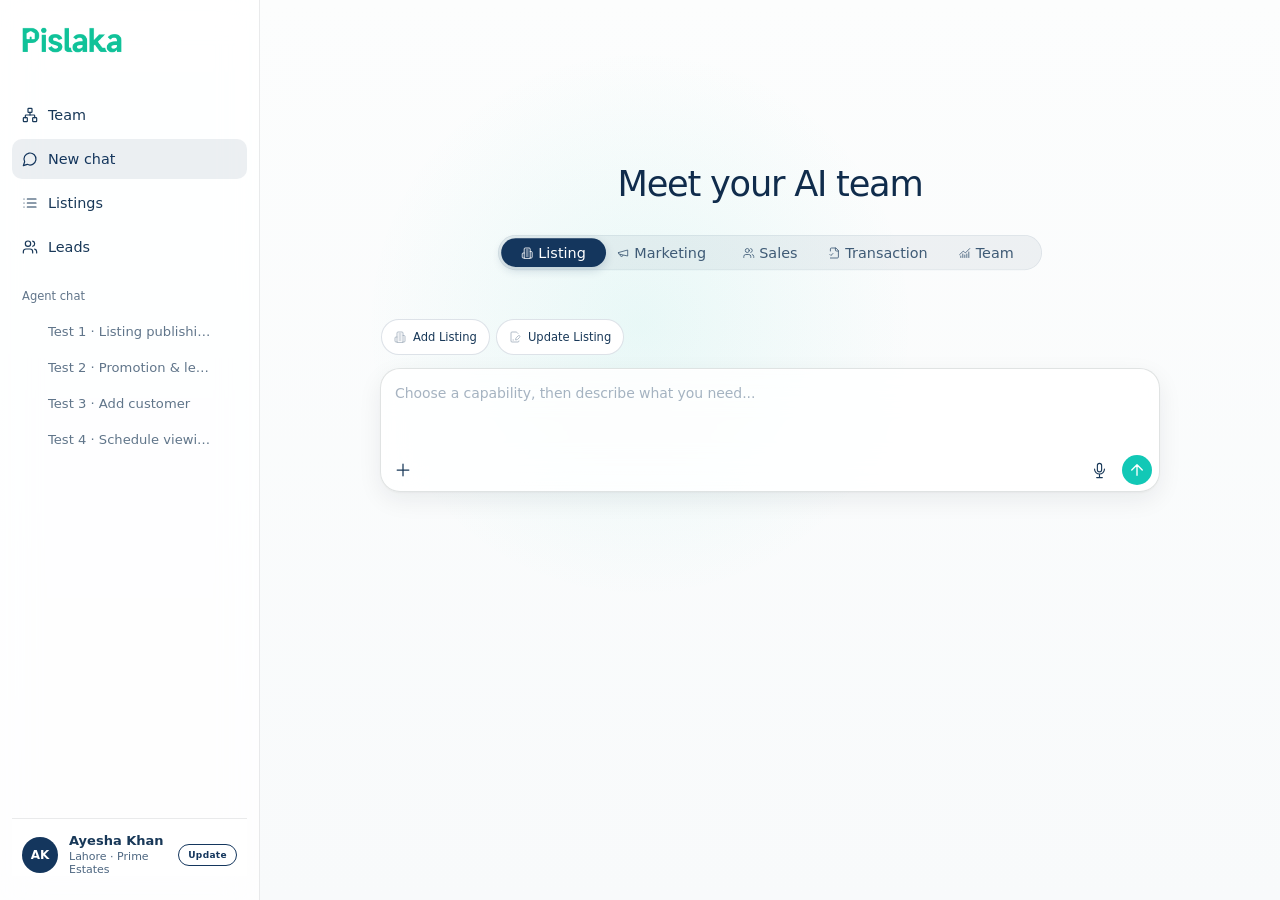
==== commit 21439a17: "Add Team V1 organization setup and local settings prototype" ====
--- a/index.html
+++ b/index.html
@@ -4477,6 +4477,7 @@
         .listing-management-actions > .listing-action.danger { align-self: flex-start; }
       }
     </style>
+  <link rel="stylesheet" href="./team-v1.css" />
   </head>
   <body>
     <div class="app-shell">
@@ -4490,6 +4491,7 @@
         </div>
 
         <nav class="nav-group" aria-label="Main navigation">
+          <button class="nav-item view-nav" data-view="team"><i data-lucide="network" aria-hidden="true"></i>Team</button>
           <button class="nav-item view-nav active" data-view="home">
             <svg viewBox="0 0 24 24" fill="none" stroke="currentColor" stroke-linecap="round" stroke-linejoin="round" aria-hidden="true"><path d="M7.9 20A9 9 0 1 0 4 16.1L2 22Z" /></svg>
             New chat
@@ -4544,6 +4546,7 @@
         </header>
 
         <div class="content">
+          <section id="team-view" class="team-view" aria-label="Team workspace" hidden></section>
           <section class="home-view" id="home-view">
             <div class="hero">
               <h1>Meet your AI team</h1>
@@ -5509,7 +5512,7 @@
       }
 
       expertTabs.forEach((tab, index) => {
-        tab.addEventListener("click", () => renderExpert(tab.dataset.expert));
+        tab.addEventListener("click", () => tab.dataset.expert === "team" ? showView("team") : renderExpert(tab.dataset.expert));
         tab.addEventListener("keydown", (event) => {
           if (!["ArrowLeft", "ArrowRight", "Home", "End"].includes(event.key)) return;
           event.preventDefault();
@@ -6320,6 +6323,8 @@
 
       function showView(view) {
         const showFlow = view === "flow";
+        document.getElementById("team-view").hidden = view !== "team";
+        if (view === "team") window.TeamV1?.open();
         const activeNavigationView = showFlow ? "home" : view === "listing-detail" ? "listings" : view === "lead-detail" ? "leads" : view;
         homeView.classList.toggle("hidden", view !== "home");
         flowView.classList.toggle("visible", showFlow);
@@ -6777,5 +6782,6 @@
 
       confirmationEditForm.addEventListener("submit", (event) => event.preventDefault());
     </script>
+  <script src="./team-v1.js"></script>
   </body>
 </html>
--- a/team-v1.css
+++ b/team-v1.css
@@ -0,0 +1,61 @@
+.team-view[hidden] { display:none; }
+.team-view { max-width:1120px; margin:auto; padding:40px 40px 72px; color:var(--ink); font-size:14px; }
+.team-view * { box-sizing:border-box; }
+.team-view h1 { font-size:32px; letter-spacing:-1px; line-height:1.2; font-weight:600; margin:12px 0; color:var(--headline); }
+.team-view h2 { font-size:21px; font-weight:550; margin:0 0 10px; }
+.team-view h3 { font-size:15px; font-weight:600; margin:0 0 8px; }
+.team-view p { line-height:1.65; color:var(--muted); margin:6px 0 20px; }
+.tv-header,.tv-row,.tv-footer { display:flex; align-items:center; justify-content:space-between; gap:16px; flex-wrap:wrap; }
+.tv-header { margin-bottom:30px; }
+.tv-kicker { color:var(--action-text); font-size:11px; font-weight:650; letter-spacing:1.8px; text-transform:uppercase; }
+.tv-badge { display:inline-block; border:1px solid var(--border-color); border-radius:20px; padding:5px 10px; font-size:11px; color:var(--muted); }
+.tv-card { padding:26px; background:var(--content-background); border:1px solid var(--border-color); border-radius:18px; margin-bottom:18px; }
+.tv-empty { margin:55px auto; max-width:760px; padding:48px; }
+.tv-symbol { display:grid; place-items:center; width:64px; height:64px; border-radius:18px; background:var(--action-soft-background); color:var(--action-text); margin-bottom:24px; }
+.tv-symbol svg { width:30px; height:30px; }
+.tv-grid { display:grid; grid-template-columns:repeat(3,minmax(0,1fr)); gap:14px; }
+.tv-grid.two { grid-template-columns:repeat(2,minmax(0,1fr)); }
+.team-view button { border:1px solid var(--border-color); border-radius:10px; background:var(--content-background); color:var(--ink); padding:10px 15px; font:inherit; font-weight:500; }
+.team-view button:hover { background:var(--navigation-selected-background); }
+.team-view button.primary { background:var(--action-primary); color:#102c4c; border-color:transparent; }
+.team-view button.primary:hover { background:var(--action-hover); }
+.team-view button:disabled { opacity:.5; cursor:not-allowed; }
+.team-view :is(button,input,select):focus-visible { outline:3px solid var(--action-focus-ring); outline-offset:3px; }
+.team-view .tv-link { border:0; padding:6px 0; background:transparent; color:var(--action-text); }
+.tv-steps { display:flex; list-style:none; padding:0; margin:0 0 26px; gap:8px; }
+.tv-steps li { flex:1; padding:12px 4px; border-bottom:2px solid var(--border-color); color:var(--subtle); font-size:12px; }
+.tv-steps li.current { border-color:var(--brand); color:var(--ink); font-weight:600; }
+.tv-steps span { margin-right:7px; }
+.team-view label { display:grid; gap:8px; font-weight:500; margin-bottom:18px; }
+.team-view input:not([type=checkbox]),.team-view select { width:100%; min-width:0; border:1px solid var(--border-color); background:var(--content-background); color:var(--ink); border-radius:9px; padding:12px; font:inherit; }
+.team-view small { display:block; font-size:12px; color:var(--muted); font-weight:400; line-height:1.6; }
+.team-view .tv-check { display:flex; align-items:center; gap:9px; font-weight:400; margin:10px 0; }
+.team-view input[type=checkbox] { accent-color:var(--brand); width:16px; height:16px; }
+.tv-note { background:var(--action-soft-background); padding:14px 18px; border-radius:10px; color:var(--muted); line-height:1.6; margin:16px 0; }
+.tv-template { text-align:left; min-height:116px; }
+.tv-template strong { display:block; margin-bottom:10px; }
+.tv-tree,.tv-tree ul { list-style:none; padding-left:24px; }
+.tv-tree { padding:0; }
+.tv-tree ul { border-left:1px solid var(--border-color); margin-left:14px; }
+.tv-node { display:flex; align-items:center; justify-content:space-between; gap:12px; padding:12px; margin:8px 0; border:1px solid var(--border-color); border-radius:10px; }
+.tv-node .tv-link { flex-shrink:0; }
+.tv-member { padding:18px 0; border-bottom:1px solid var(--border-color); }
+.tv-member:last-child { border-bottom:0; }
+.tv-avatar { width:38px; height:38px; display:grid; place-items:center; border-radius:50%; background:var(--action-soft-background); color:var(--action-text); flex-shrink:0; }
+.tv-person { display:flex; align-items:center; gap:12px; }
+.tv-stat { font-size:32px; font-weight:550; margin:12px 0; }
+.tv-footer { margin-top:24px; padding-top:18px; border-top:1px solid var(--border-color); }
+.tv-tabs { display:flex; gap:8px; margin-bottom:24px; flex-wrap:wrap; }
+.tv-tabs [aria-current=page] { background:var(--action-soft-background); border-color:var(--brand); }
+.tv-error { color:#b83939; margin:12px 0; }
+.tv-status { color:var(--muted); min-height:20px; font-size:12px; }
+.team-view dialog { border:1px solid var(--border-color); background:var(--content-background); color:var(--ink); border-radius:18px; width:min(640px,calc(100% - 28px)); max-height:86vh; padding:28px; box-shadow:var(--shadow); }
+.team-view dialog::backdrop { background:rgba(10,30,45,.35); backdrop-filter:blur(3px); }
+.tv-scope { max-height:210px; overflow:auto; padding:8px 14px; border:1px solid var(--border-color); border-radius:10px; }
+.tv-scope-row { border-bottom:1px solid var(--border-color); padding:6px 0; }
+.tv-scope-row:last-child { border:0; }
+.tv-answer { white-space:pre-line; line-height:1.75; }
+@media(max-width:700px) { .team-view { padding:24px 18px 48px; } .tv-card { padding:20px; } .tv-empty { margin:16px auto; padding:28px 22px; } .team-view h1 { font-size:27px; } .tv-grid,.tv-grid.two { grid-template-columns:1fr; } .tv-steps li { font-size:10px; } .tv-steps span { display:block; margin-bottom:5px; } .tv-header { margin-bottom:22px; } .tv-node { align-items:flex-start; } }
+.tv-card,.tv-node>div,.tv-person>div { min-width:0; overflow-wrap:anywhere; }
+.tv-tree { overflow-x:auto; }
+.tv-node { min-width:180px; }
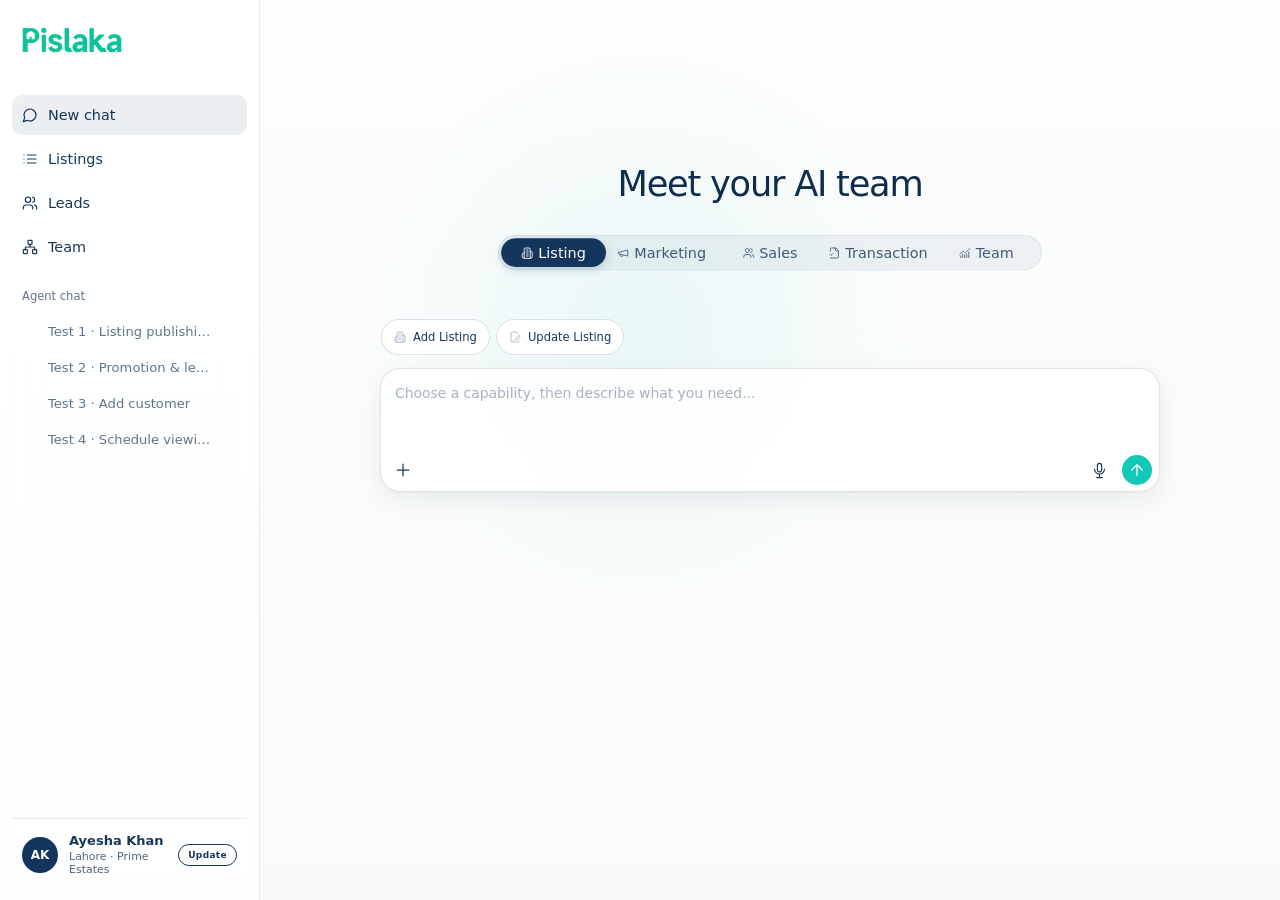
==== commit 34194e00: "Refine Team setup UI and add email-based member invitations" ====
--- a/index.html
+++ b/index.html
@@ -4491,7 +4491,6 @@
         </div>
 
         <nav class="nav-group" aria-label="Main navigation">
-          <button class="nav-item view-nav" data-view="team"><i data-lucide="network" aria-hidden="true"></i>Team</button>
           <button class="nav-item view-nav active" data-view="home">
             <svg viewBox="0 0 24 24" fill="none" stroke="currentColor" stroke-linecap="round" stroke-linejoin="round" aria-hidden="true"><path d="M7.9 20A9 9 0 1 0 4 16.1L2 22Z" /></svg>
             New chat
@@ -4504,6 +4503,7 @@
             <svg viewBox="0 0 24 24" fill="none" stroke="currentColor" stroke-linecap="round" stroke-linejoin="round" aria-hidden="true"><path d="M16 21v-2a4 4 0 0 0-4-4H6a4 4 0 0 0-4 4v2" /><circle cx="9" cy="7" r="4" /><path d="M22 21v-2a4 4 0 0 0-3-3.87" /><path d="M16 3.13a4 4 0 0 1 0 7.75" /></svg>
             Leads <span class="nav-badge" id="lead-nav-badge">1</span>
           </button>
+          <button class="nav-item view-nav" data-view="team"><i data-lucide="network" aria-hidden="true"></i>Team</button>
         </nav>
 
         <nav class="nav-group conversation-section" aria-label="Agent chat">
--- a/team-v1.css
+++ b/team-v1.css
@@ -59,3 +59,31 @@
 .tv-card,.tv-node>div,.tv-person>div { min-width:0; overflow-wrap:anywhere; }
 .tv-tree { overflow-x:auto; }
 .tv-node { min-width:180px; }
+/* Team V1 refinement: quiet hierarchy and consistent in-page controls. */
+.team-view .tv-node { border:0; border-radius:0; margin:0; padding:13px 0 13px 10px; }
+.tv-actions { display:flex; align-items:center; gap:18px; flex-shrink:0; }
+.tv-tree { margin-top:24px; }
+.tv-tree ul { margin-left:14px; }
+.team-view .tv-template { min-height:76px; }
+.team-view .tv-template strong { margin:0; }
+.tv-row h2 { margin:0; }
+.tv-card>h2 { margin-bottom:24px; }
+.tv-card>.tv-grid { margin-top:24px; }
+.tv-pending-heading { margin-top:30px!important; }
+.tv-status:empty { display:none; }
+.tv-status { position:fixed; bottom:24px; right:24px; z-index:100; padding:12px 18px; background:var(--content-background); border:1px solid var(--border-color); border-radius:10px; box-shadow:var(--shadow); }
+.tv-empty h1 { margin-bottom:28px; }
+.tv-advanced { margin:0 0 22px; }
+.tv-advanced summary { cursor:pointer; color:var(--muted); margin:12px 0; }
+.tv-select { display:block; width:100%; min-width:0; }
+.team-view .tv-select-trigger { display:flex; width:100%; min-height:46px; padding:12px 14px; justify-content:space-between; align-items:center; text-align:left; font-weight:400; gap:12px; }
+.tv-select-trigger::after { content:''; flex-shrink:0; width:6px; height:6px; border-right:1px solid; border-bottom:1px solid; transform:rotate(45deg) translateY(-2px); }
+.tv-select-menu { position:fixed; z-index:1000; overflow:auto; padding:5px; background:var(--content-background); border:1px solid var(--border-color); border-radius:10px; box-shadow:var(--shadow); }
+.tv-select-menu[hidden] { display:none; }
+.team-view .tv-select-menu button { display:block; width:100%; border:0; text-align:left; font-weight:400; padding:10px 12px; }
+.team-view .tv-select-menu [aria-selected=true],.team-view .tv-account-choice[aria-pressed=true] { background:var(--action-soft-background); }
+.team-view .tv-grid.two { align-items:start; }
+.team-view .tv-account-choice { display:block; width:100%; text-align:left; margin:-8px 0 22px; padding:12px 14px; }
+#tv-account-result:not(:empty) { margin-bottom:18px; color:var(--muted); }
+#tv-management { margin-bottom:20px; }
+.team-view select[hidden] { display:none; }
